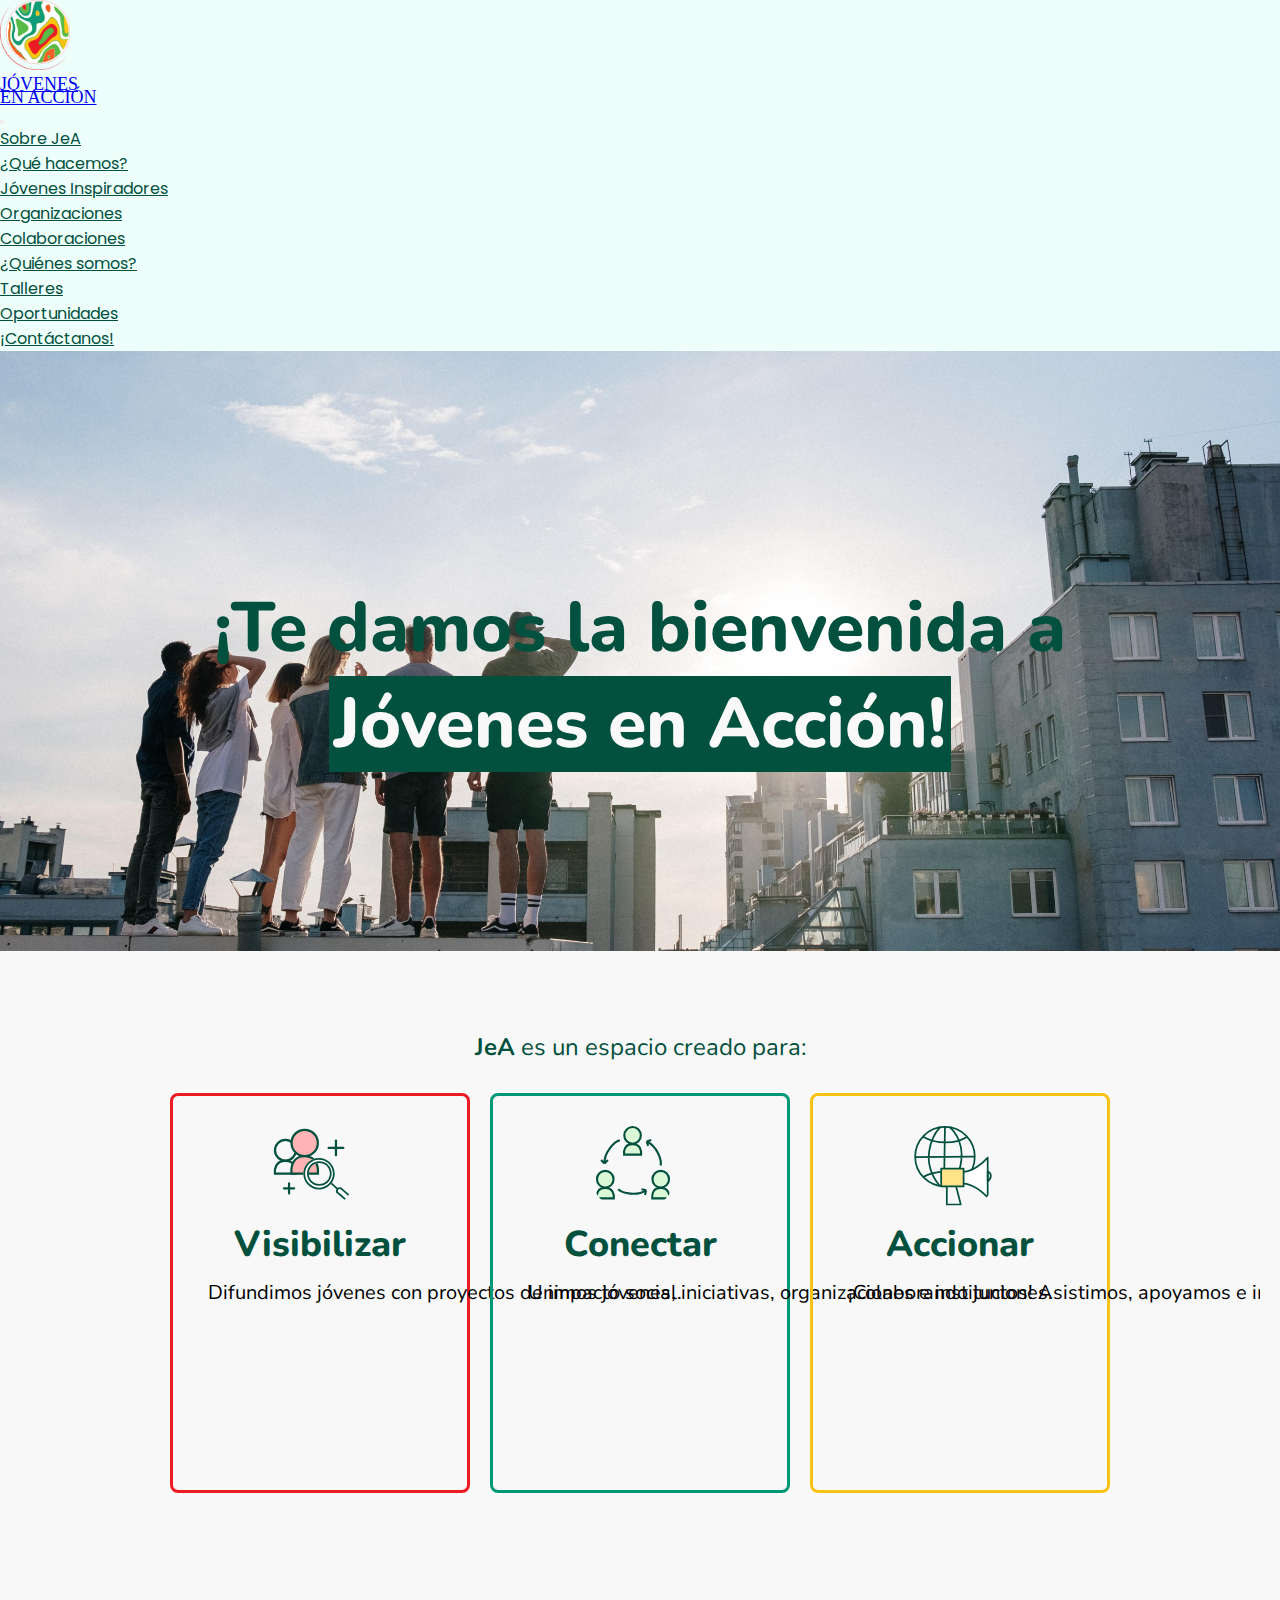
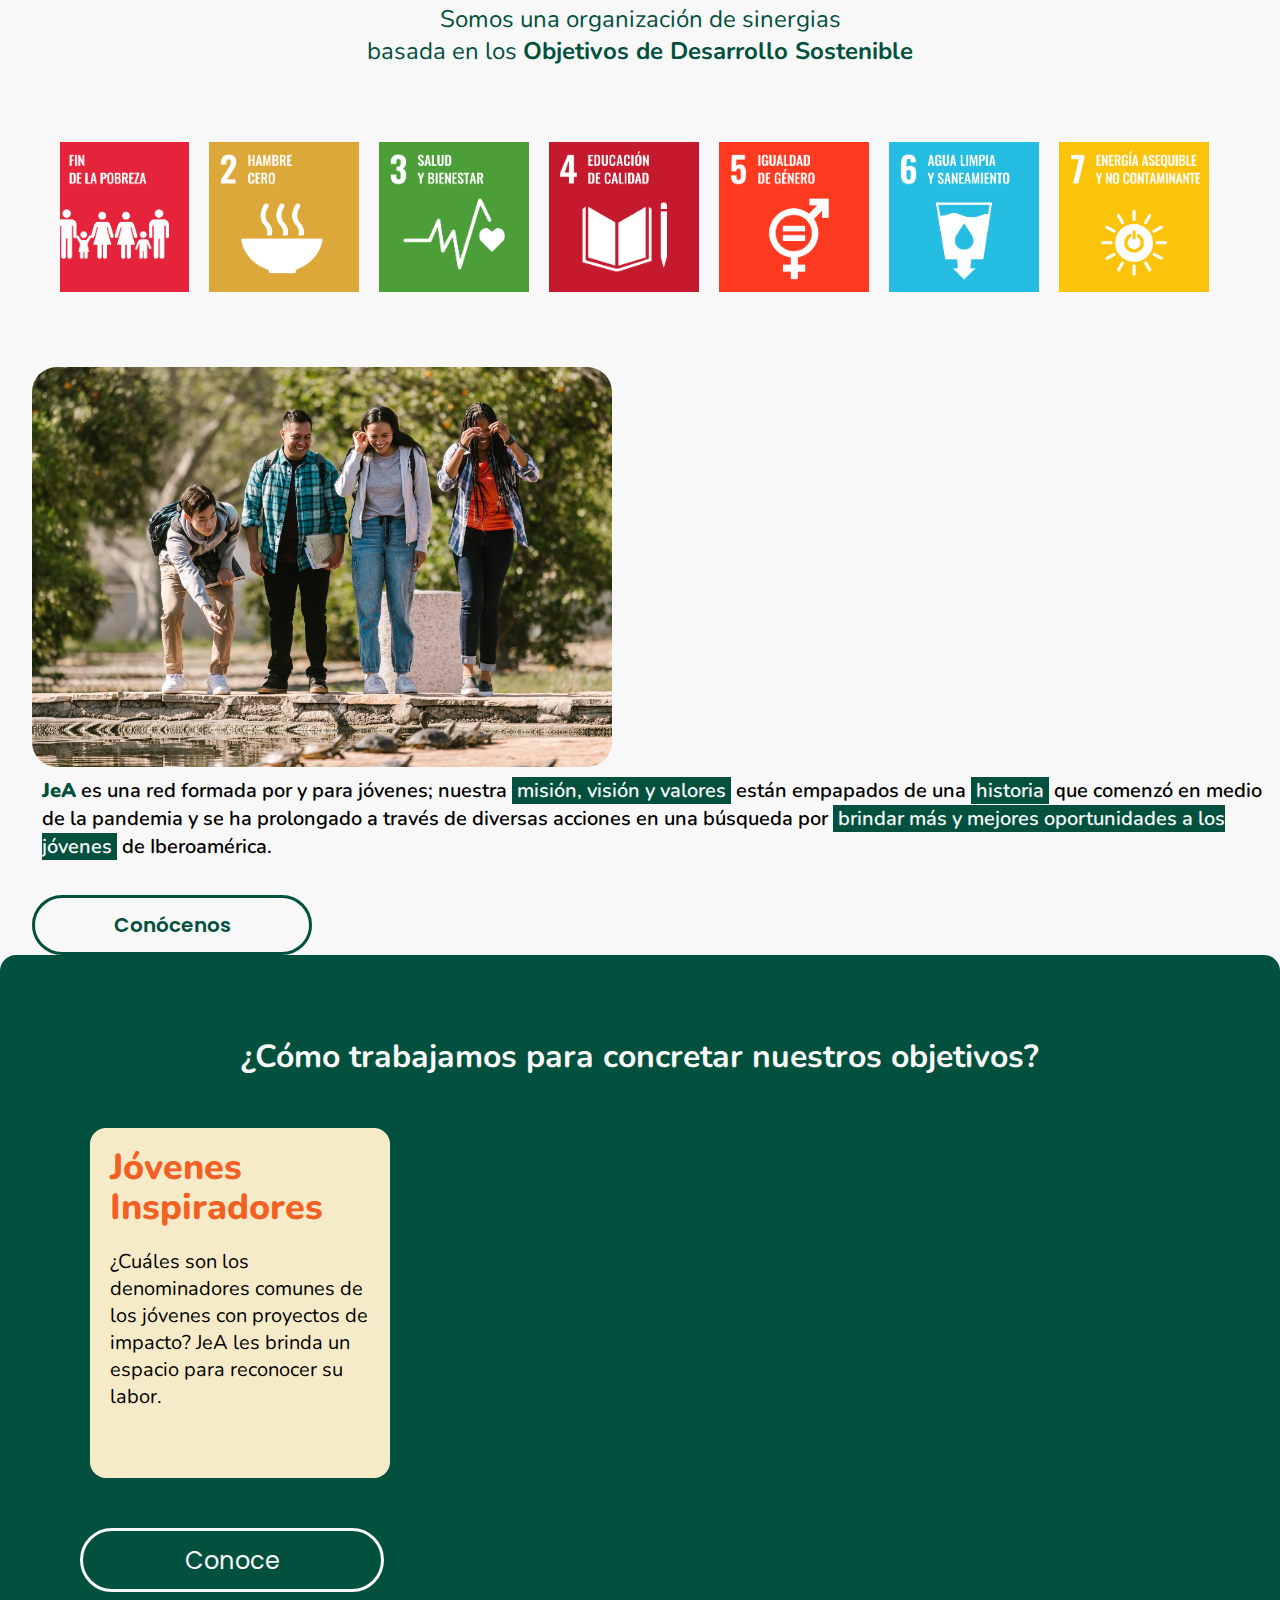
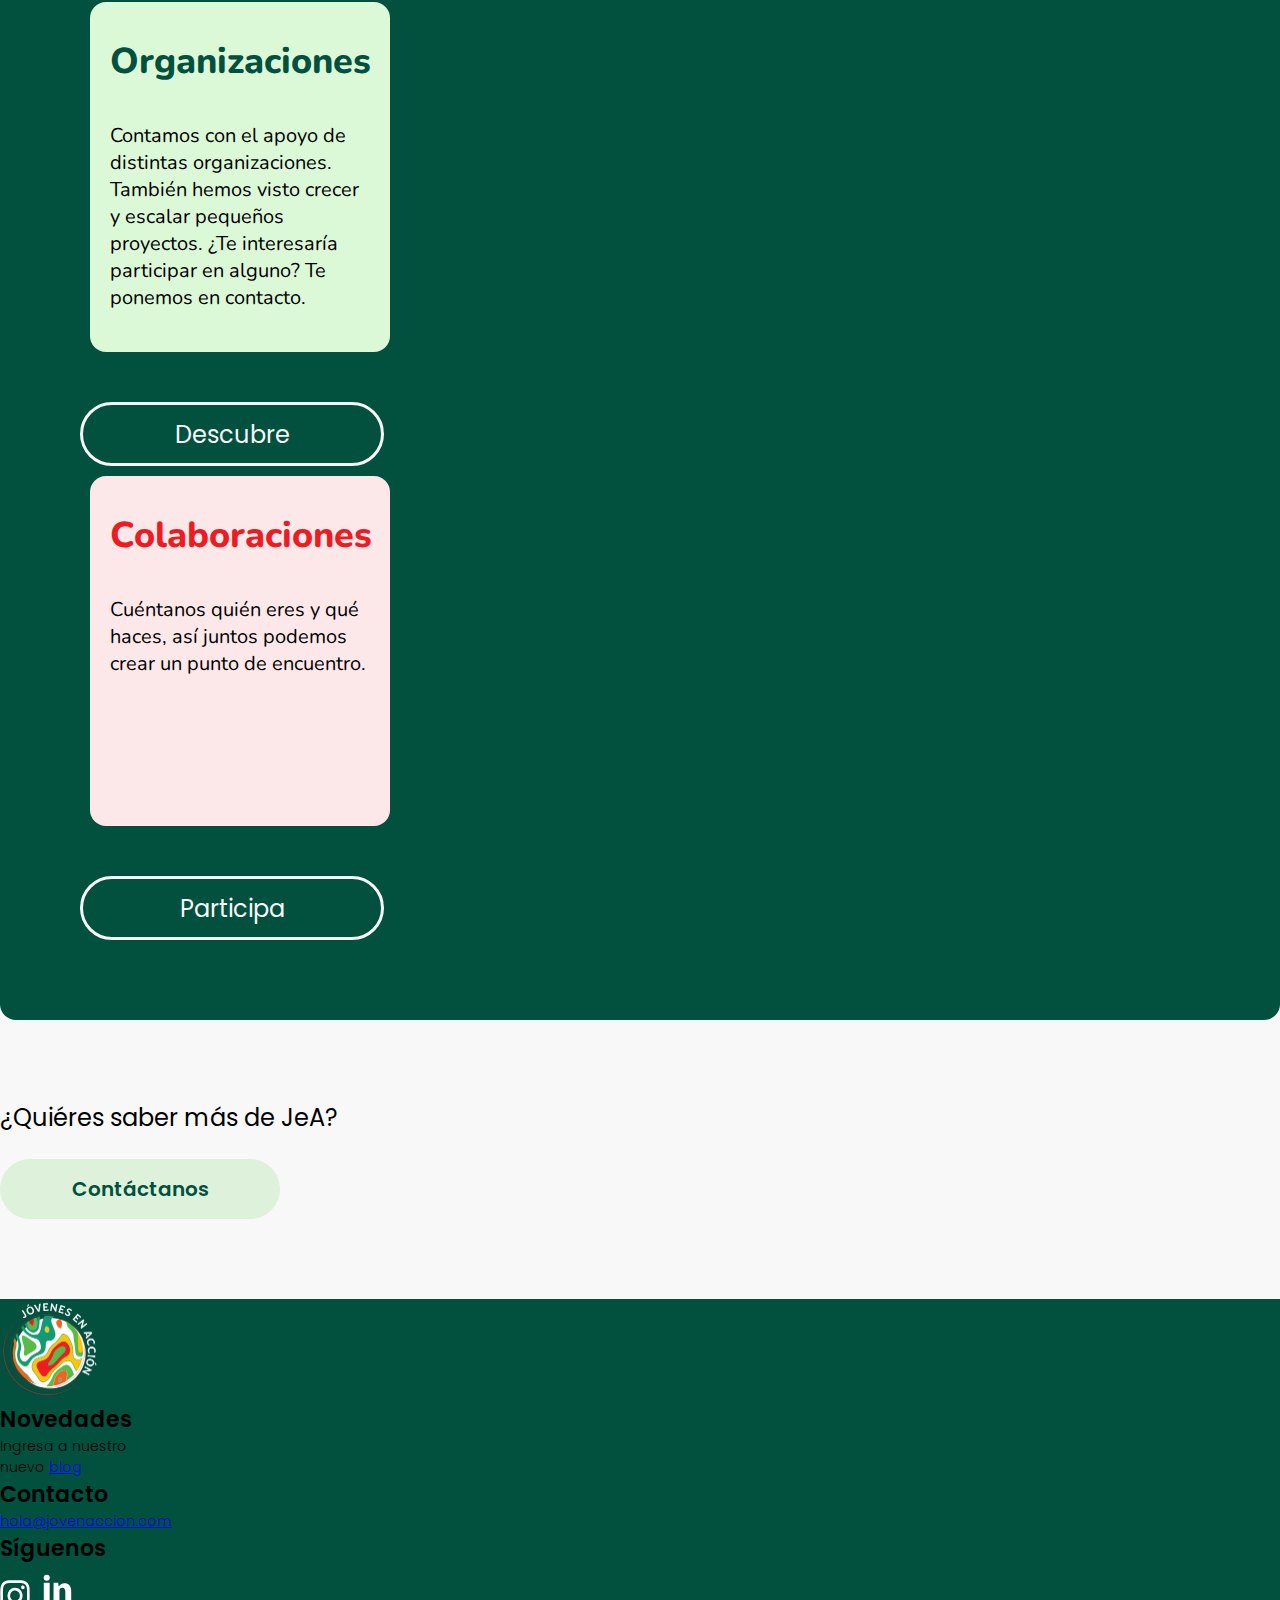
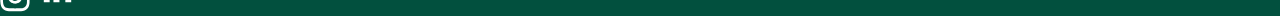
==== index.html @ c1ff775d "Arreglando oportunidades jovenes e index" ====
<!DOCTYPE html>
<html lang="en">

<head>
    <meta charset="UTF-8">
    <meta http-equiv="X-UA-Compatible" content="IE=edge">
    <meta name="viewport" content="width=device-width, initial-scale=1.0">
    <title>Jóvenes en Acción</title>
    <link rel="shortcut icon" href="./img/logo-JEA-1.png">

    <link href="https://cdn.jsdelivr.net/npm/bootstrap@5.2.2/dist/css/bootstrap.min.css" rel="stylesheet"
        integrity="sha384-Zenh87qX5JnK2Jl0vWa8Ck2rdkQ2Bzep5IDxbcnCeuOxjzrPF/et3URy9Bv1WTRi" crossorigin="anonymous">
    <!-- <link rel="stylesheet" href="./CSSySASS/estilos.css"> -->

    <link rel="stylesheet" href="./CSSySASS/estilosGenerales.css">
    <link rel="stylesheet" href="./CSSySASS/index.css">

    <link rel="preconnect" href="https://fonts.googleapis.com">
    <link rel="preconnect" href="https://fonts.gstatic.com" crossorigin>
    <link
        href="https://fonts.googleapis.com/css2?family=Nunito+Sans:wght@200;300;400;700&family=Nunito:wght@200;300;400;600;700;800;900&family=Poppins:wght@400;500;600;700&display=swap"
        rel="stylesheet">
</head>

<body>
    <!----------- Barra de navegación ------------->
    <header class=" sticky-top">
        <nav class="navbar navbar-expand-lg">
            <div class="container-fluid">
                <a class="navbar-brand row align-items-center ms-4" href="#"><img class="icono-nav col"
                        src="./img/logo-JEA-1.png" alt="jea">
                    <div class="col fw-bold">
                        <div class="jovenes">JÓVENES</div>
                        <div class="enaccion">EN ACCIÓN</div>
                    </div>
                </a>
                <button class="navbar-toggler" type="button" data-bs-toggle="collapse"
                    data-bs-target="#navbarNavDropdown" aria-controls="navbarNavDropdown" aria-expanded="false"
                    aria-label="Toggle navigation">
                    <span class="navbar-toggler-icon"></span>
                </button>
                <div class="collapse navbar-collapse cambio-posicion-nav" id="navbarNavDropdown">
                    <ul class="navbar-nav ">
                        <li class="nav-item">
                            <a class="nav-link nav-color" href="#">Sobre JeA</a>
                        </li>
                        <li class="nav-item dropdown">

                            <a class="nav-link dropdown-toggle nav-color" href="./Que Hacemos/JovenesInspiradores.html"
                                role="button" data-bs-toggle="dropdown" aria-expanded="false">
                                ¿Qué hacemos?
                            </a>
                            <ul class="dropdown-menu submenu">
                                <li><a class="dropdown-item submenu-color"
                                        href="./Que Hacemos/JovenesInspiradores.html">Jóvenes Inspiradores</a></li>
                                <li><a class="dropdown-item submenu-color"
                                        href="./Que Hacemos/Organizaciones.html">Organizaciones</a></li>
                                <li><a class="dropdown-item submenu-color"
                                        href="./Que Hacemos/Colaboraciones.html">Colaboraciones</a></li>
                            </ul>
                        </li>
                        <li class="nav-item ">
                            <a class="nav-link nav-color" href="./Quienes Somos/quienesSomos.html">¿Quiénes somos?</a>
                        </li>
                        <li class="nav-item">
                            <a class="nav-link nav-color" href="./Talleres/talleres.html">Talleres</a>
                        </li>
                        <li class="nav-item">
                            <a class="nav-link nav-color" href="./Oportunidades/Oportunidades.html">Oportunidades</a>
                        </li>
                        <li class="nav-item dropdown">
                            <a class="nav-link nav-color" href="./Contacto/contacto.html">¡Contáctanos!</a>
                        </li>
                    </ul>
                </div>
            </div>
        </nav>
    </header>
    <!----------- Barra de navegación ------------->
    <main>
        <!----------- Presentación ------------->
        <section class="presentacion">
            <div class="jumbotron jumbotron-fluid d-block img-fluid mx-auto d-block">
                <div class="container">
                    <h1 class="titulo-bienvenido">¡Te damos la bienvenida a <br><span class="relleno">Jóvenes en
                            Acción!</span>
                    </h1>
                </div>
            </div>
        </section>
        <!----------- ESPACIO ------------->
        <section class="espacio">
            <h2 class="titulo2"> <strong>JeA</strong> es un espacio creado para:</h2>
            <section class="objetivo-section">
                <div class="overflow">
                    <div class="overflow-item borde-rojo">
                        <svg width="90" height="84" viewBox="0 0 90 84" fill="none" xmlns="http://www.w3.org/2000/svg">
                            <path
                                d="M14.1186 36.2093C3.33314 35.9777 1.45386 44.9925 2.1688 50.6871H25.7619C26.1705 45.1856 24.904 36.441 14.1186 36.2093Z"
                                stroke="#02503E" stroke-width="2.5" />
                            <circle cx="13.9304" cy="24.3092" r="11.6804" stroke="#02503E" stroke-width="2.5" />
                            <circle cx="35.6535" cy="16.0336" r="14.7837" fill="#FFB3B3" stroke="#02503E"
                                stroke-width="2.5" />
                            <path
                                d="M35.8909 31.0387C22.2919 30.7243 19.9224 42.9587 20.8238 50.687H50.5717C51.0868 43.2207 49.49 31.353 35.8909 31.0387Z"
                                fill="#FFB2B2" stroke="#02503E" stroke-width="2.5" />
                            <path d="M70.8244 13.4478V29.9987" stroke="#02503E" stroke-width="2.5"
                                stroke-linecap="round" />
                            <path d="M62.549 21.7231H79.0999" stroke="#02503E" stroke-width="2.5"
                                stroke-linecap="round" />
                            <path d="M18.0682 61.549V72.9277" stroke="#02503E" stroke-width="2.5"
                                stroke-linecap="round" />
                            <path d="M12.3787 67.2384H23.7575" stroke="#02503E" stroke-width="2.5"
                                stroke-linecap="round" />
                            <path d="M65.1349 61.0319L72.3759 67.7557" stroke="#02503E" stroke-width="2" />
                            <path
                                d="M88.4097 77.5827L76.5137 67.2384C71.8588 65.1695 71.3415 71.3761 72.376 71.8933C73.2035 72.3071 80.6515 78.962 84.272 82.2377C88.4097 83.7893 89.9614 78.962 88.4097 77.5827Z"
                                stroke="#02503E" stroke-width="2" />
                            <mask id="path-11-inside-1_825_2289" fill="white">
                                <path fill-rule="evenodd" clip-rule="evenodd"
                                    d="M51.7761 68.4502C61.5372 68.4502 69.4501 60.5372 69.4501 50.7761C69.4501 41.015 61.5372 33.1021 51.7761 33.1021C42.0149 33.1021 34.102 41.015 34.102 50.7761C34.102 60.5372 42.0149 68.4502 51.7761 68.4502ZM52.116 62.3324C58.686 62.3324 64.012 57.0064 64.012 50.4364C64.012 43.8665 58.686 38.5404 52.116 38.5404C45.546 38.5404 40.22 43.8665 40.22 50.4364C40.22 57.0064 45.546 62.3324 52.116 62.3324Z" />
                            </mask>
                            <path fill-rule="evenodd" clip-rule="evenodd"
                                d="M51.7761 68.4502C61.5372 68.4502 69.4501 60.5372 69.4501 50.7761C69.4501 41.015 61.5372 33.1021 51.7761 33.1021C42.0149 33.1021 34.102 41.015 34.102 50.7761C34.102 60.5372 42.0149 68.4502 51.7761 68.4502ZM52.116 62.3324C58.686 62.3324 64.012 57.0064 64.012 50.4364C64.012 43.8665 58.686 38.5404 52.116 38.5404C45.546 38.5404 40.22 43.8665 40.22 50.4364C40.22 57.0064 45.546 62.3324 52.116 62.3324Z"
                                fill="white" />
                            <path
                                d="M67.4501 50.7761C67.4501 59.4327 60.4326 66.4502 51.7761 66.4502V70.4502C62.6418 70.4502 71.4501 61.6418 71.4501 50.7761H67.4501ZM51.7761 35.1021C60.4326 35.1021 67.4501 42.1196 67.4501 50.7761H71.4501C71.4501 39.9104 62.6418 31.1021 51.7761 31.1021V35.1021ZM36.102 50.7761C36.102 42.1196 43.1195 35.1021 51.7761 35.1021V31.1021C40.9104 31.1021 32.102 39.9104 32.102 50.7761H36.102ZM51.7761 66.4502C43.1195 66.4502 36.102 59.4327 36.102 50.7761H32.102C32.102 61.6418 40.9104 70.4502 51.7761 70.4502V66.4502ZM62.012 50.4364C62.012 55.9019 57.5814 60.3324 52.116 60.3324V64.3324C59.7905 64.3324 66.012 58.111 66.012 50.4364H62.012ZM52.116 40.5404C57.5814 40.5404 62.012 44.971 62.012 50.4364H66.012C66.012 42.7619 59.7905 36.5404 52.116 36.5404V40.5404ZM42.22 50.4364C42.22 44.971 46.6506 40.5404 52.116 40.5404V36.5404C44.4414 36.5404 38.22 42.7619 38.22 50.4364H42.22ZM52.116 60.3324C46.6506 60.3324 42.22 55.9019 42.22 50.4364H38.22C38.22 58.111 44.4414 64.3324 52.116 64.3324V60.3324Z"
                                fill="#02503E" mask="url(#path-11-inside-1_825_2289)" />
                        </svg>
                        <h3 class="titulos3">Visibilizar</h3>
                        <p class="texto-complemento-objetivos text-wrap">Difundimos jóvenes con proyectos de impacto social.</p><br>
                    </div>
                    <div class="overflow-item borde-verde">
                        <svg width="90" height="95" viewBox="0 0 90 95" fill="none" xmlns="http://www.w3.org/2000/svg">
                            <path
                                d="M12.2335 73.4779C2.99788 73.2775 1.38865 81.0749 2.00086 86.0004H22.2037C22.5536 81.2419 21.4691 73.6783 12.2335 73.4779Z"
                                fill="#DBF8D7" stroke="#02503E" stroke-width="2.5" />
                            <path
                                d="M21.8947 63.1842C21.8947 68.6826 17.4853 73.1184 12.0724 73.1184C6.65944 73.1184 2.25 68.6826 2.25 63.1842C2.25 57.6858 6.65944 53.25 12.0724 53.25C17.4853 53.25 21.8947 57.6858 21.8947 63.1842Z"
                                fill="#DBF8D7" stroke="#02503E" stroke-width="2.5" />
                            <path
                                d="M78.0888 73.4779C68.8532 73.2775 67.2439 81.0749 67.8561 86.0004H88.059C88.4088 81.2419 87.3244 73.6783 78.0888 73.4779Z"
                                fill="#DBF8D7" stroke="#02503E" stroke-width="2.5" />
                            <path
                                d="M87.75 63.1842C87.75 68.6826 83.3406 73.1184 77.9276 73.1184C72.5147 73.1184 68.1053 68.6826 68.1053 63.1842C68.1053 57.6858 72.5147 53.25 77.9276 53.25C83.3406 53.25 87.75 57.6858 87.75 63.1842Z"
                                fill="#DBF8D7" stroke="#02503E" stroke-width="2.5" />
                            <path
                                d="M44.6546 21.4779C35.419 21.2775 33.8097 29.0749 34.4219 34.0004H54.6248C54.9746 29.2419 53.8902 21.6783 44.6546 21.4779Z"
                                fill="#DBF8D7" stroke="#02503E" stroke-width="2.5" />
                            <path
                                d="M54.3158 11.1842C54.3158 16.6826 49.9063 21.1184 44.4934 21.1184C39.0805 21.1184 34.6711 16.6826 34.6711 11.1842C34.6711 5.68582 39.0805 1.25 44.4934 1.25C49.9063 1.25 54.3158 5.68582 54.3158 11.1842Z"
                                fill="#DBF8D7" stroke="#02503E" stroke-width="2.5" />
                            <path
                                d="M29.3684 17C22.2763 19 10.7263 31.3 11.1316 44.5M11.1316 44.5L7.07895 40.5M11.1316 44.5L15.1842 40.5"
                                stroke="#02503E" stroke-width="2.5" />
                            <path
                                d="M27.3421 75.1857C32.7364 80.1508 49.3703 83.5721 60.6182 76.4204M60.6182 76.4204L59.2369 81.9105M60.6182 76.4204L55.0559 75.057"
                                stroke="#02503E" stroke-width="2.5" />
                            <path
                                d="M77.8216 46.8149C79.2253 39.6679 73.342 23.9348 61.2337 18.316M61.2337 18.316L66.6819 16.56M61.2337 18.316L63.0127 23.6934"
                                stroke="#02503E" stroke-width="2.5" />
                        </svg>
                        <h3 class="titulos3">Conectar</h3>
                        <p class="texto-complemento-objetivos text-wrap">Unimos jóvenes, iniciativas, organizaciones e instituciones.</p><br>
                    </div>
                    <div class="overflow-item borde-amarillo">
                        <svg width="89" height="92" viewBox="0 0 89 92" fill="none" xmlns="http://www.w3.org/2000/svg">
                            <circle cx="35.2534" cy="35.2534" r="34.2534" stroke="#02503E" stroke-width="2" />
                            <path d="M10.1487 12.2853C24.5705 20.8316 47.0045 21.3657 60.8922 12.2853" stroke="#02503E"
                                stroke-width="2" />
                            <path d="M9.61456 58.9575C24.0364 50.4112 46.4704 49.8771 60.3581 58.9575" stroke="#02503E"
                                stroke-width="2" />
                            <path
                                d="M1.0683 35.7875L69.4386 35.2534M29.912 1.06824C20.1194 11.9291 6.19607 40.5948 28.8437 68.3702M40.5949 1.06824C50.2094 10.1487 64.0971 31.5144 44.3339 68.3702"
                                stroke="#02503E" stroke-width="2" />
                            <path d="M35.2534 1.06824L34.1851 68.9043" stroke="#02503E" stroke-width="2" />
                            <path d="M37.39 90.2701V68.9044L47.5387 67.302L53.4143 90.2701H37.39Z" stroke="#02503E"
                                stroke-width="2" stroke-linejoin="round" />
                            <path
                                d="M55.5508 66.0122V52.5674C66.6446 53.4637 79.4024 42.1104 84.3945 36.3217V82.2579C71.9696 68.8132 59.9883 65.8254 55.5508 66.0122Z"
                                fill="white" stroke="#02503E" stroke-width="2" stroke-linejoin="round" />
                            <path d="M84.3946 52.3458C89.2019 53.4141 89.2019 60.8921 84.3946 63.5628V52.3458Z"
                                stroke="#02503E" stroke-width="2" stroke-linejoin="round" />
                            <rect x="30.912" y="49.0729" width="25.7754" height="20.434" fill="#FFE389" stroke="#02503E"
                                stroke-width="2" stroke-linejoin="round" />
                        </svg>
                        <h3 class="titulos3">Accionar</h3>
                        <p class="texto-complemento-objetivos text-wrap">¡Colaborando juntos!
                            Asistimos, apoyamos e impulsamos tu idea. 
                            </p><br>
                    </div>
                </div>
            </section>
        </section>
        <!----------- SINERGIAS ------------->
        <section class="sinergias container">
            <div>
                <h2 class="titulo2">Somos una organización de sinergias <br>
                    basada en los <strong>Objetivos de Desarrollo Sostenible</strong></h2>
            </div>
            <!----------- carrousel sinergia------------->
            <section class="section-carrousel">
                <div class="carrousel">
                    <div class="carrousel-items">
                        <div class="carrousel-item">
                            <img src="./img/ODS/S-WEB-Goal-01.png" alt="ODS">
                        </div>
                        <div class="carrousel-item">
                            <img src="./img/ODS/S-WEB-Goal-02.png" alt="ODS">
                        </div>
                        <div class="carrousel-item">
                            <img src="./img/ODS/S-WEB-Goal-03.png" alt="ODS">
                        </div>
                        <div class="carrousel-item">
                            <img src="./img/ODS/S-WEB-Goal-04.png" alt="ODS">
                        </div>
                        <div class="carrousel-item">
                            <img src="./img/ODS/S-WEB-Goal-05.png" alt="ODS">
                        </div>
                        <div class="carrousel-item">
                            <img src="./img/ODS/S-WEB-Goal-06.png" alt="ODS">
                        </div>
                        <div class="carrousel-item">
                            <img src="./img/ODS/S-WEB-Goal-07.png" alt="ODS">
                        </div>
                        <div class="carrousel-item">
                            <img src="./img/ODS/S-WEB-Goal-08.png" alt="ODS">
                        </div>
                        <div class="carrousel-item">
                            <img src="./img/ODS/S-WEB-Goal-09.png" alt="ODS">
                        </div>
                        <div class="carrousel-item">
                            <img src="./img/ODS/S-WEB-Goal-10.png" alt="ODS">
                        </div>
                        <div class="carrousel-item">
                            <img src="./img/ODS/S-WEB-Goal-11.png" alt="ODS">
                        </div>
                        <div class="carrousel-item">
                            <img src="./img/ODS/S-WEB-Goal-12.png" alt="ODS">
                        </div>
                        <div class="carrousel-item">
                            <img src="./img/ODS/S-WEB-Goal-13.png" alt="ODS">
                        </div>
                        <div class="carrousel-item">
                            <img src="./img/ODS/S-WEB-Goal-14.png" alt="ODS">
                        </div>
                        <div class="carrousel-item">
                            <img src="./img/ODS/S-WEB-Goal-15.png" alt="ODS">
                        </div>
                        <div class="carrousel-item">
                            <img src="./img/ODS/S-WEB-Goal-16.png" alt="ODS">
                        </div>
                        <div class="carrousel-item">
                            <img src="./img/ODS/S-WEB-Goal-17.png" alt="ODS">
                        </div>
                    </div>
                </div>
            </section>
        </section>
        <!----------- carrousel sinergia fin------------->
        <section class="row justify-content-center container contiene-foto-y-sobre-jea m-auto">
            <div class="col-9 img-conocer-jea row"></div>

            <div class="col-lg-4 varios">
                <div class="col-lg-12 contiene-text-grupo ms-md-3 mt-3 mt-lg-0 row">
                    <div class=" d-flex align-items-center justify-content-center prueb1">
                        <p class="grupo-texto-sobre-jea p-0"> <strong>JeA</strong> es una red formada por y para
                            jóvenes; nuestra
                            <span class="relleno">misión, visión y valores</span> están empapados de una
                            <span class="relleno">historia</span> que comenzó en medio de la pandemia y se ha prolongado
                            a
                            través de diversas acciones en una búsqueda por
                            <span class="relleno">brindar más y mejores oportunidades a los jóvenes</span> de
                            Iberoamérica.
                        </p>
                    </div>
                    <div class="d-flex align-items-center">
                        <a class="text-decoration-none m-auto" href="./Quienes Somos/quienesSomos.html"><button
                                type="button" class="boton-default boton-default-sin_fondo mt-0">Conócenos</button></a>
                    </div>
                </div>
            </div>
        </section>
        <!-- RECUADRO VERDE -->
        <section class="m-4 contenedor-recuadro-verde">
            <div class="recuadro-verde">
                <div class="pregunta-recuadro text-center">¿Cómo trabajamos para concretar nuestros objetivos?</div>
                <div class="conjunto-tarjetas d-flex justify-content-center">
                    <div class="tarjeta-boton">
                        <div class="tarjeta-acciones tarjeta-jovenes">
                            <h3 class="titulo-jovenes">Jóvenes Inspiradores</h3>
                            <p>¿Cuáles son los denominadores comunes de los jóvenes con proyectos de impacto? JeA les brinda un espacio para reconocer su labor.</p>
                        </div>
                        <div class="text-center">
                            <a href="./Que Hacemos/JovenesInspiradores.html"><button type="button" class="boton-negativo">Conoce</button></a>
                        </div>
                    </div>
                    <div class="tarjeta-boton">
                        <div class="tarjeta-acciones tarjeta-organizaciones">
                            <h3 class="titulo-organizaciones">Organizaciones</h3>
                            <p>Contamos con el apoyo de distintas organizaciones. También hemos visto crecer y escalar pequeños proyectos. ¿Te interesaría participar en alguno? Te ponemos en contacto.</p>
                        </div>
                        <div class="text-center">
                            <a href="./Que Hacemos/Organizaciones.html"><button type="button" class="boton-negativo">Descubre</button></a>
                        </div>
                    </div>
                    <div class="tarjeta-boton">
                        <div class="tarjeta-acciones tarjeta-colaboraciones">
                            <h3 class="titulo-colaboraciones">Colaboraciones</h3>
                            <p>Cuéntanos quién eres y qué haces, así juntos podemos crear un
                                punto de encuentro.</p>
                        </div>
                        <div class="text-center">
                            <a href="./Que Hacemos/Colaboraciones.html"><button type="button" class="boton-negativo">Participa</button></a>
                        </div>
                    </div>
                </div>
            </div>
        </section>
        <!-- Pregunta Contactanos -->
        <section class="pregunta">
            <div class="text-center d-sm-flex justify-content-center align-items-center d-block">
                <h2 class="pregunta-preboton mx-sm-3 text-center text-md-end">¿Quiéres saber más de JeA?</h2>
                <div class="m-0 mx-sm-3 row justify-content-center d-sm-block">
                    <a class="text-decoration-none" href="./Contacto/contacto.html"><button
                            class="boton-default boton-default-basico m-sm-0">Contáctanos</button></a>
                </div>
            </div>
        </section>
    </main>
    <!-- Footer -->
    <footer class="bg text-center text-white pt-4 p-sm-4" style="background-color: #02503E !important;">
        <div class="container-fluid">
            <div class="row justify-content-center">
                <div class="col-3 row justify-content-start">
                    <div class="col-12 col-sm-8 text-start text-lg-center p-0">
                        <a href="./index.html"><img class="logo-footer" src="./img/Logo JeA-footer.png" alt="logo"></a>
                    </div>
                </div>
                <div class="col-footer col-3">
                    <h5 class="titulo5">Novedades</h5>
                    <p class="letra-footer">
                        Ingresa a nuestro <br>nuevo <a href="https://sites.google.com/view/blogdejea/inicio" class="text-white">blog</a>
                    </p>
                </div>
                <div class="col-footer col-3">
                    <h5 class="titulo5">Contacto</h5>
                    <p class="letra-footer letra-footer-email">
                        <a class="text-decoration-none text-white" href="mailto:hola@jovenaccion.com">hola@jovenaccion.com</a>
                    </p>
                    <a class="text-decoration-none text-white" href="mailto:hola@jovenaccion.com">
                        <svg xmlns="http://www.w3.org/2000/svg" viewBox="0 0 64 64" width="23" height="23" class="logo-email">
                            <path fill="#ffffff" d="M53.42 53.32H10.58a8.51 8.51 0 0 1-8.5-8.5V19.18a8.51 8.51 0 0 1 8.5-8.5h42.84a8.51 8.51 0 0 1 8.5 8.5v25.64a8.51 8.51 0 0 1-8.5 8.5ZM10.58 13.68a5.5 5.5 0 0 0-5.5 5.5v25.64a5.5 5.5 0 0 0 5.5 5.5h42.84a5.5 5.5 0 0 0 5.5-5.5V19.18a5.5 5.5 0 0 0-5.5-5.5Z" class="color222 svgShape"></path><path fill="#ffffff" d="M32 38.08a8.51 8.51 0 0 1-5.13-1.71L3.52 18.71a1.5 1.5 0 1 1 1.81-2.39L28.68 34a5.55 5.55 0 0 0 6.64 0l23.35-17.68a1.5 1.5 0 1 1 1.81 2.39L37.13 36.37A8.51 8.51 0 0 1 32 38.08Z" class="color222 svgShape"></path><path fill="#ffffff" d="M4.17 49.14a1.5 1.5 0 0 1-1-2.62l18.4-16.41a1.5 1.5 0 0 1 2 2.24L5.17 48.76a1.46 1.46 0 0 1-1 .38zm55.66 0a1.46 1.46 0 0 1-1-.38l-18.4-16.41a1.5 1.5 0 1 1 2-2.24l18.39 16.41a1.5 1.5 0 0 1-1 2.62z" class="color222 svgShape"></path>
                        </svg>
                    </a>
                </div>
                <div class="col-footer-img col-3 col-lg-2">
                    <h5 class="titulo5">Síguenos</h5>
                    <p class="imagen-footer">
                        <a href="https://www.instagram.com/jov.enaccion/" class="enlace-imagen-footer">
                            <svg viewBox="0 0 34 36" fill="none" class="logo-instagram"
                                xmlns="http://www.w3.org/2000/svg">
                                <path
                                    d="M25.8999 6.26129C25.5044 6.26129 25.1177 6.38557 24.7888 6.61841C24.4599 6.85126 24.2035 7.18221 24.0522 7.56941C23.9008 7.95662 23.8612 8.38269 23.9383 8.79374C24.0155 9.2048 24.206 9.58237 24.4857 9.87873C24.7654 10.1751 25.1218 10.3769 25.5097 10.4587C25.8977 10.5404 26.2998 10.4985 26.6653 10.3381C27.0307 10.1777 27.3431 9.90609 27.5629 9.55762C27.7826 9.20914 27.8999 8.79944 27.8999 8.38033C27.8999 7.81833 27.6892 7.27934 27.3141 6.88194C26.9391 6.48454 26.4304 6.26129 25.8999 6.26129ZM33.5666 10.5347C33.5342 9.06955 33.2752 7.61996 32.7999 6.24363C32.3761 5.06603 31.7166 3.9997 30.8666 3.11803C30.0413 2.21289 29.0325 1.51846 27.9166 1.08728C26.621 0.568397 25.2513 0.28771 23.8666 0.257319C22.0999 0.151367 21.5333 0.151367 16.9999 0.151367C12.4666 0.151367 11.8999 0.151367 10.1333 0.257319C8.74851 0.28771 7.37882 0.568397 6.08325 1.08728C4.96938 1.52283 3.96148 2.21666 3.13325 3.11803C2.27896 3.99245 1.62355 5.06127 1.21659 6.24363C0.726853 7.61632 0.461935 9.06753 0.433252 10.5347C0.333252 12.4065 0.333252 13.0069 0.333252 17.8101C0.333252 22.6133 0.333252 23.2137 0.433252 25.0855C0.461935 26.5527 0.726853 28.0039 1.21659 29.3766C1.62355 30.5589 2.27896 31.6277 3.13325 32.5022C3.96148 33.4035 4.96938 34.0974 6.08325 34.5329C7.37882 35.0518 8.74851 35.3325 10.1333 35.3629C11.8999 35.4688 12.4666 35.4688 16.9999 35.4688C21.5333 35.4688 22.0999 35.4688 23.8666 35.3629C25.2513 35.3325 26.621 35.0518 27.9166 34.5329C29.0325 34.1017 30.0413 33.4073 30.8666 32.5022C31.7203 31.6238 32.3805 30.5565 32.7999 29.3766C33.2752 28.0002 33.5342 26.5506 33.5666 25.0855C33.5666 23.2137 33.6666 22.6133 33.6666 17.8101C33.6666 13.0069 33.6666 12.4065 33.5666 10.5347ZM30.5666 24.8736C30.5545 25.9945 30.3628 27.1051 29.9999 28.1581C29.7338 28.9266 29.3064 29.621 28.7499 30.1889C28.2093 30.7725 27.5553 31.2244 26.8333 31.5133C25.8394 31.8978 24.7912 32.1008 23.7333 32.1137C22.0666 32.202 21.4499 32.2196 17.0666 32.2196C12.6833 32.2196 12.0666 32.2196 10.3999 32.1137C9.3014 32.1355 8.20758 31.9562 7.16659 31.5839C6.47622 31.2803 5.85218 30.8295 5.33325 30.2595C4.78007 29.6922 4.35799 28.9972 4.09992 28.2287C3.69301 27.1607 3.46732 26.0248 3.43325 24.8736C3.43325 23.1077 3.33325 22.4543 3.33325 17.8101C3.33325 13.1659 3.33325 12.5125 3.43325 10.7466C3.44072 9.60065 3.63817 8.465 4.01659 7.39145C4.31 6.64609 4.76036 5.98168 5.33325 5.44899C5.83961 4.84182 6.4654 4.35961 7.16659 4.03629C8.1825 3.64787 9.25325 3.44486 10.3333 3.43589C11.9999 3.43589 12.6166 3.32994 16.9999 3.32994C21.3833 3.32994 21.9999 3.32994 23.6666 3.43589C24.7245 3.44875 25.7728 3.65176 26.7666 4.03629C27.524 4.33411 28.2037 4.8183 28.7499 5.44899C29.2961 5.99142 29.7229 6.65461 29.9999 7.39145C30.3703 8.46675 30.5621 9.60193 30.5666 10.7466C30.6499 12.5125 30.6666 13.1659 30.6666 17.8101C30.6666 22.4543 30.6499 23.1077 30.5666 24.8736ZM16.9999 8.75117C15.3096 8.75466 13.6582 9.28892 12.2543 10.2865C10.8505 11.284 9.75722 12.7 9.11264 14.3556C8.46807 16.0112 8.30113 17.8321 8.63291 19.5882C8.96469 21.3443 9.78031 22.9568 10.9767 24.2219C12.1731 25.4871 13.6966 26.3481 15.3547 26.6962C17.0128 27.0443 18.731 26.8639 20.2924 26.1778C21.8537 25.4916 23.188 24.3305 24.1268 22.8411C25.0656 21.3518 25.5666 19.601 25.5666 17.8101C25.5688 16.6183 25.3486 15.4378 24.9187 14.3365C24.4887 13.2353 23.8575 12.2349 23.0614 11.393C22.2652 10.5511 21.3198 9.88429 20.2796 9.4309C19.2393 8.97752 18.1247 8.74651 16.9999 8.75117ZM16.9999 23.6905C15.9022 23.6905 14.8292 23.3456 13.9165 22.6994C13.0038 22.0533 12.2925 21.1349 11.8724 20.0604C11.4523 18.9859 11.3424 17.8036 11.5566 16.6629C11.7707 15.5222 12.2993 14.4744 13.0755 13.6521C13.8517 12.8297 14.8406 12.2696 15.9172 12.0427C16.9938 11.8158 18.1097 11.9323 19.1238 12.3774C20.1379 12.8224 21.0047 13.5761 21.6146 14.5431C22.2244 15.5102 22.5499 16.6471 22.5499 17.8101C22.5499 18.5823 22.4064 19.347 22.1275 20.0604C21.8485 20.7738 21.4397 21.4221 20.9244 21.9681C20.409 22.5142 19.7972 22.9473 19.1238 23.2428C18.4505 23.5384 17.7288 23.6905 16.9999 23.6905Z"
                                    fill="white" />
                            </svg>
                        </a>
                        <a href="https://www.linkedin.com/company/jovenaccion" class="enlace-imagen-footer">
                            <svg baseProfile="tiny" version="1.2" viewBox="0 0 24 24" class="logo-linkedin"
                                xml:space="preserve" xmlns="http://www.w3.org/2000/svg"
                                xmlns:xlink="http://www.w3.org/1999/xlink" fill="white">
                                <g>
                                    <path
                                        d="M8,19H5V9h3V19z M19,19h-3v-5.342c0-1.392-0.496-2.085-1.479-2.085c-0.779,0-1.273,0.388-1.521,1.165C13,14,13,19,13,19h-3   c0,0,0.04-9,0-10h2.368l0.183,2h0.062c0.615-1,1.598-1.678,2.946-1.678c1.025,0,1.854,0.285,2.487,1.001   C18.683,11.04,19,12.002,19,13.353V19z" />
                                </g>
                                <g>
                                    <ellipse cx="6.5" cy="6.5" rx="1.55" ry="1.5" />
                                </g>
                            </svg>
                        </a>
                    </p>
                </div>
            </div>
        </div>
    </footer>

    <script src="./js/index.js"></script>
    <script src="https://cdn.jsdelivr.net/npm/@popperjs/core@2.11.6/dist/umd/popper.min.js"
        integrity="sha384-oBqDVmMz9ATKxIep9tiCxS/Z9fNfEXiDAYTujMAeBAsjFuCZSmKbSSUnQlmh/jp3"
        crossorigin="anonymous"></script>
    <script src="https://cdn.jsdelivr.net/npm/bootstrap@5.2.3/dist/js/bootstrap.min.js"
        integrity="sha384-cuYeSxntonz0PPNlHhBs68uyIAVpIIOZZ5JqeqvYYIcEL727kskC66kF92t6Xl2V"
        crossorigin="anonymous"></script>

</body>

</html>
---- CSSySASS/estilos.css ----
@charset "UTF-8";
* {
  margin: 0;
  padding: 0;
  box-sizing: border-box;
}

/* navbar */
.cambio-posicion-nav {
  flex-grow: 0;
}
.cambio-posicion-nav .submenu {
  background-color: #EDFEFB;
}

.navbar .icono-nav {
  object-fit: contain;
  width: 70px;
  height: 70px;
}
.navbar .jovenes {
  font-size: 18px;
  margin-bottom: -8px;
}
.navbar .enaccion {
  font-size: 18px;
  margin-top: -8px;
}
.navbar .nav-color {
  color: #02503E !important;
  font-size: 16px;
  font-family: "Poppins", sans-serif;
}
@media only screen and (min-width: 992px) and (max-width: 1012px) {
  .navbar .nav-link {
    font-size: 14px;
  }
}

.especial {
  font-weight: bold;
  font-size: 16px;
  border-bottom: 3px solid #02503E;
  padding-bottom: 3px;
}

.nav-color:hover {
  font-weight: bold;
  font-size: 16px;
  border-bottom: 3px solid #02503E;
  padding-bottom: 3px;
}

.submenu-color {
  color: #02503E !important;
  font-size: 16px;
  font-family: "Poppins", sans-serif;
}

.submenu-color:hover {
  font-weight: bold;
  font-size: 16px;
  background-color: #02503E;
  color: #f9f9f9 !important;
}

/* Presentacion portada */
.presentacion {
  width: 100%;
  text-align: center;
}
.presentacion .jumbotron {
  display: flex;
  justify-content: center;
  align-items: center;
  background-image: url(/img/sobre-jea.1.jpg);
  background-size: cover;
  background-position: center;
  height: 600px;
}
.presentacion .jumbotron .titulo-bienvenido {
  color: #02503E;
  font-size: 70px;
  font-weight: 800;
  font-family: "Nunito";
  font-style: normal;
  padding-top: 50px;
}

@media only screen and (max-width: 800px) {
  .jumbotron {
    display: flex;
    justify-content: center;
    align-items: center;
    background-image: url(../img/sobre-jea.1.jpg);
    background-size: cover;
    background-position: center;
    max-height: 150px;
    min-width: 320px;
  }
  .jumbotron .container {
    width: 100%;
    max-width: 800px;
    max-height: 115px;
    translate: 0% 100%;
    padding: 0px;
    margin-left: 0.5px;
    display: flex;
    justify-content: center;
    align-items: center;
  }
  .jumbotron .container .titulo-bienvenido {
    margin-top: -30px;
    line-height: 30px;
    font-size: 20px;
    font-weight: 400;
    padding-top: 0px;
    font-family: "Nunito";
    color: #02503E;
  }
}
.relleno {
  background-color: #02503E;
  color: #f9f9f9;
  padding: 0 5px;
}

/* seccion 1 del index - espacio JEA */
.objetivo-section {
  display: flex;
  justify-content: center;
}
.objetivo-section .borde-rojo {
  border-radius: 8px !important;
  border: solid #ED1C24 3px;
}
.objetivo-section .borde-verde {
  border-radius: 8px !important;
  border: solid #009876 3px;
}
.objetivo-section .borde-amarillo {
  border-radius: 8px !important;
  border: solid #FAC313 3px;
}
.objetivo-section .overflow {
  overflow-x: scroll;
  width: 100vw;
  overflow-y: hidden;
  white-space: nowrap;
  display: flex;
  justify-content: center;
  margin: 20px;
}
.objetivo-section .overflow .overflow-item {
  width: 300px;
  height: 400px;
  border-radius: 25px;
  margin: 10px;
}
.objetivo-section .overflow .overflow-item h3 {
  text-align: center;
}
.objetivo-section .overflow .overflow-item .texto-complemento-objetivos {
  width: 240px;
  height: 200px;
  padding: 10px;
  margin-left: 25px;
  font-weight: 400;
  font-size: 20px;
  font-family: "Nunito Sans", sans-serif;
}
.objetivo-section .overflow-item svg {
  margin-left: 100px !important;
  width: 80px;
  height: 80px;
  border-radius: 25px;
  margin: 10px;
  margin-top: 30px;
}

@media only screen and (min-width: 320px) and (max-width: 800px) {
  .objetivo-section .overflow {
    overflow-x: scroll;
    overflow-y: hidden;
    white-space: nowrap;
    display: inline-block;
    margin: 10px;
  }
  .objetivo-section .overflow-item {
    display: inline-block;
    list-style: none;
    margin-right: 10px;
    max-width: 200px;
    height: 300px !important;
  }
  .objetivo-section .overflow-item .titulos3 {
    font-size: 18px !important;
  }
  .objetivo-section .overflow-item .texto-complemento-objetivos {
    width: 160px !important;
    height: 140px !important;
    text-align: center;
    padding: 5px;
    font-size: 14px !important;
    margin: auto !important;
  }
  .objetivo-section .overflow-item svg {
    margin-left: 60px !important;
  }
}
.titulo2 {
  color: #02503E;
  text-align: center;
  margin-top: 80px;
  font-family: "Nunito";
  font-weight: 400;
}
.titulo2 strong {
  font-size: 800;
}

.titulos3 {
  color: #02503E;
  font-size: 36px;
  font-family: "Nunito";
  font-weight: 800;
}

.imagen-default {
  width: 80px;
  height: 80px;
}

/* seccion SINERGIAS */
.img-conocer-jea {
  width: 580px;
  height: 400px;
  background-image: url(../img/sobre-jea.2.jpg);
  background-position: center;
  background-size: cover;
  border-radius: 25px;
}

.contiene-foto-y-sobre-jea {
  margin-left: 32px;
}

.contiene-text-grupo {
  width: 100%;
  height: 100%;
  margin: 0;
}
.contiene-text-grupo .prueb1 {
  width: 100%;
}
.contiene-text-grupo .prueb1 .grupo-texto-sobre-jea {
  font-size: 20px;
  font-weight: 600;
  padding: 10px;
  font-family: "Nunito";
  text-align: start;
  line-height: 28px;
}
.contiene-text-grupo .prueb1 strong {
  color: #02503E;
}

.carrousel {
  height: 300px;
  display: flex;
  align-items: center;
  padding: 60px;
}
.carrousel .carrousel-items {
  display: flex;
  overflow-x: hidden;
  overflow-y: hidden;
  padding: 30px 0px;
}
.carrousel .carrousel-items .carrousel-item {
  margin: 10px;
  min-width: 150px;
  max-width: 150px;
  height: 150px;
}
.carrousel .carrousel-items .carrousel-item img {
  width: 100%;
  height: 100%;
  object-fit: cover;
}
.carrousel .carrousel-items .carrousel-item :hover {
  transform: scale(1.2);
}

@media only screen and (min-width: 320px) and (max-width: 800px) {
  .titulo2 {
    font-size: 16px;
    line-height: 22px;
    color: #02503E;
    text-align: center;
    margin-top: 10px;
    font-family: "Nunito";
    font-weight: 400;
    padding: 10px;
  }
  .titulo2 strong {
    font-size: 900;
  }
  .carrousel {
    padding: 0px 15px;
    height: 200px;
  }
  .carrousel .carrousel-items .carrousel-item {
    margin: 10px;
    min-width: 100px;
    max-width: 100px;
    height: 100px;
  }
  .contiene-foto-y-sobre-jea {
    padding: auto;
    display: flex;
    justify-content: center;
    align-items: center;
    margin: 0;
  }
  .contiene-foto-y-sobre-jea .img-conocer-jea {
    height: 200px;
    width: 320px;
    min-width: 200px;
    background-image: url(../img/sobre-jea.2.jpg);
    background-position: center;
    background-size: cover;
    border-radius: 25px;
    display: flex;
    justify-content: center;
    align-items: center;
    margin: 0;
  }
  .contiene-foto-y-sobre-jea .varios {
    padding: 10px;
    margin: 10px 10px 10px 0px;
  }
  .contiene-foto-y-sobre-jea .varios .contiene-text-grupo {
    min-width: 300px;
    margin: 0;
  }
  .contiene-foto-y-sobre-jea .varios .contiene-text-grupo .prueb1 p {
    font-size: 14px;
    line-height: 20px;
    font-weight: 800;
    max-height: 240px;
  }
}
@media only screen and (max-width: 768px) {
  .contenedor-recuadro-verde {
    margin: 0px !important;
  }
}
.contenedor-recuadro-verde .recuadro-verde {
  max-width: 1300px;
  min-width: 740px;
  background-color: #02503E;
  border-radius: 16px;
  padding: 80px;
  margin: auto;
}
@media only screen and (max-width: 1023px) {
  .contenedor-recuadro-verde .recuadro-verde {
    padding: 65px;
  }
}
@media only screen and (max-width: 850px) {
  .contenedor-recuadro-verde .recuadro-verde {
    padding: 50px;
  }
}
@media only screen and (max-width: 768px) {
  .contenedor-recuadro-verde .recuadro-verde {
    padding: 40px;
    border-radius: 0px;
    min-width: 0px;
  }
}
.contenedor-recuadro-verde .recuadro-verde .pregunta-recuadro {
  color: #f9f9f9;
  text-align: center;
  font-family: "Nunito";
  font-weight: 700;
  font-size: 32px;
  margin-bottom: 50px;
}
@media only screen and (max-width: 1023px) {
  .contenedor-recuadro-verde .recuadro-verde .pregunta-recuadro {
    font-size: 28px;
    margin-bottom: 40px;
  }
}
@media only screen and (max-width: 850px) {
  .contenedor-recuadro-verde .recuadro-verde .pregunta-recuadro {
    font-size: 24px;
    margin-bottom: 35px;
  }
}
@media only screen and (max-width: 768px) {
  .contenedor-recuadro-verde .recuadro-verde .pregunta-recuadro {
    font-size: 16px;
    margin-bottom: 30px;
  }
}
@media only screen and (max-width: 768px) {
  .contenedor-recuadro-verde .recuadro-verde .conjunto-tarjetas {
    overflow: auto;
    justify-content: start !important;
  }
}
.contenedor-recuadro-verde .recuadro-verde .conjunto-tarjetas .tarjeta-boton .tarjeta-acciones {
  width: 300px;
  height: 350px;
  margin: 10px;
  border-radius: 16px;
  padding: 20px;
}
@media only screen and (max-width: 1023px) {
  .contenedor-recuadro-verde .recuadro-verde .conjunto-tarjetas .tarjeta-boton .tarjeta-acciones {
    width: 250px;
    margin: 8px;
    padding: 18px;
  }
}
@media only screen and (max-width: 850px) {
  .contenedor-recuadro-verde .recuadro-verde .conjunto-tarjetas .tarjeta-boton .tarjeta-acciones {
    width: 220px;
    height: 280px;
  }
}
@media only screen and (max-width: 768px) {
  .contenedor-recuadro-verde .recuadro-verde .conjunto-tarjetas .tarjeta-boton .tarjeta-acciones {
    width: 220px;
    height: 220px;
    padding: 16px;
  }
}
.contenedor-recuadro-verde .recuadro-verde .conjunto-tarjetas .tarjeta-boton .tarjeta-acciones h3 {
  font-family: "Nunito";
  font-style: normal;
  font-weight: 800;
  font-size: 36px;
  line-height: 40px;
  height: 80px;
  display: flex;
  align-items: center;
}
@media only screen and (max-width: 1023px) {
  .contenedor-recuadro-verde .recuadro-verde .conjunto-tarjetas .tarjeta-boton .tarjeta-acciones h3 {
    font-size: 30px;
  }
}
@media only screen and (max-width: 850px) {
  .contenedor-recuadro-verde .recuadro-verde .conjunto-tarjetas .tarjeta-boton .tarjeta-acciones h3 {
    font-size: 24px;
    line-height: 30px;
    height: 60px;
  }
}
@media only screen and (max-width: 768px) {
  .contenedor-recuadro-verde .recuadro-verde .conjunto-tarjetas .tarjeta-boton .tarjeta-acciones h3 {
    font-size: 16px;
    justify-content: center;
    height: 40px;
  }
}
.contenedor-recuadro-verde .recuadro-verde .conjunto-tarjetas .tarjeta-boton .tarjeta-acciones p {
  font-family: "Nunito";
  font-style: normal;
  font-weight: 400;
  font-size: 20px;
  line-height: 27px;
  margin-top: 20px;
}
@media only screen and (max-width: 1023px) {
  .contenedor-recuadro-verde .recuadro-verde .conjunto-tarjetas .tarjeta-boton .tarjeta-acciones p {
    font-size: 18px;
    line-height: 24px;
  }
}
@media only screen and (max-width: 850px) {
  .contenedor-recuadro-verde .recuadro-verde .conjunto-tarjetas .tarjeta-boton .tarjeta-acciones p {
    font-size: 16px;
    line-height: 22px;
  }
}
@media only screen and (max-width: 768px) {
  .contenedor-recuadro-verde .recuadro-verde .conjunto-tarjetas .tarjeta-boton .tarjeta-acciones p {
    font-size: 14px;
    line-height: 19px;
    margin-top: 10px;
  }
}
.contenedor-recuadro-verde .recuadro-verde .conjunto-tarjetas .tarjeta-boton .tarjeta-acciones .titulo-jovenes {
  color: #F26123;
}
.contenedor-recuadro-verde .recuadro-verde .conjunto-tarjetas .tarjeta-boton .tarjeta-acciones .titulo-organizaciones {
  color: #02503E;
}
.contenedor-recuadro-verde .recuadro-verde .conjunto-tarjetas .tarjeta-boton .tarjeta-acciones .titulo-colaboraciones {
  color: #ED1C24;
}
.contenedor-recuadro-verde .recuadro-verde .conjunto-tarjetas .tarjeta-boton .tarjeta-jovenes {
  background-color: #F6EBC8;
}
.contenedor-recuadro-verde .recuadro-verde .conjunto-tarjetas .tarjeta-boton .tarjeta-organizaciones {
  background-color: #DBF8D7;
}
.contenedor-recuadro-verde .recuadro-verde .conjunto-tarjetas .tarjeta-boton .tarjeta-colaboraciones {
  background-color: #FDE8E9;
}
.contenedor-recuadro-verde .recuadro-verde .conjunto-tarjetas .tarjeta-boton .boton-negativo {
  background-color: #02503E;
  color: #f9f9f9;
  border: 3px solid #f9f9f9;
  border-radius: 50px;
  padding: 5px 40px;
  font-size: 24px;
  font-weight: 400;
  margin-top: 40px;
  width: 304px;
  height: 64px;
}
@media only screen and (max-width: 1023px) {
  .contenedor-recuadro-verde .recuadro-verde .conjunto-tarjetas .tarjeta-boton .boton-negativo {
    padding: 4px 30px;
    font-size: 18px;
    width: 250px;
    height: 54px;
  }
}
@media only screen and (max-width: 850px) {
  .contenedor-recuadro-verde .recuadro-verde .conjunto-tarjetas .tarjeta-boton .boton-negativo {
    font-size: 16px;
    width: 200px;
    height: 46px;
  }
}
@media only screen and (max-width: 768px) {
  .contenedor-recuadro-verde .recuadro-verde .conjunto-tarjetas .tarjeta-boton .boton-negativo {
    font-size: 14px;
    margin-top: 35px;
    width: 152px;
    height: 32px;
  }
}

/* footer */
footer .logo-footer {
  width: 100px;
  height: 100px;
}
footer .col-footer, footer .col-footer-img {
  text-align: start;
}
footer .col-footer .titulo5, footer .col-footer-img .titulo5 {
  font-family: "Poppins", sans-serif;
  font-weight: 600;
  font-size: 22px;
}
footer .col-footer .letra-footer, footer .col-footer-img .letra-footer {
  font-family: "Poppins", sans-serif;
  font-weight: 300;
  font-size: 14px;
}
footer .col-footer .imagen-footer .enlace-imagen-footer, footer .col-footer-img .imagen-footer .enlace-imagen-footer {
  text-decoration: none;
}
footer .col-footer .imagen-footer .enlace-imagen-footer .logo-tiktok, footer .col-footer-img .imagen-footer .enlace-imagen-footer .logo-tiktok {
  margin-right: 8px;
  width: 24px;
}
footer .col-footer .imagen-footer .enlace-imagen-footer .logo-instagram, footer .col-footer-img .imagen-footer .enlace-imagen-footer .logo-instagram {
  width: 30px;
}
footer .col-footer .imagen-footer .enlace-imagen-footer .logo-linkedin, footer .col-footer-img .imagen-footer .enlace-imagen-footer .logo-linkedin {
  width: 50px;
}
@media only screen and (max-width: 1000px) {
  footer .logo-footer {
    width: 60px;
    height: 60px;
  }
  footer .col-footer .titulo5, footer .col-footer-img .titulo5 {
    font-size: 12px;
  }
  footer .col-footer .letra-footer, footer .col-footer-img .letra-footer {
    font-size: 10px;
  }
  footer .col-footer-img .imagen-footer .logo-tiktok {
    margin-right: 7px !important;
    width: 16px !important;
  }
  footer .col-footer-img .imagen-footer .logo-instagram {
    width: 18px !important;
  }
  footer .col-footer-img .imagen-footer .logo-linkedin {
    width: 32px !important;
  }
}
@media only screen and (max-width: 423px) {
  footer .col-footer-img .imagen-footer .logo-tiktok {
    margin-left: 5px;
  }
  footer .col-footer-img .imagen-footer .logo-linkedin {
    margin-top: 5px;
  }
}

/* jovenes inspiradores */
* {
  margin: 0px;
  padding: 0px;
}

.jumbotron2 {
  display: flex;
  justify-content: center;
  align-items: center;
  background-image: url(../img/Jovenes_que_inspiran.jpg);
  background-size: cover;
  background-position: center;
  height: 494px;
}
.jumbotron2 .cuadro-translucido {
  width: 500px;
  height: 100%;
  background: #02503E;
  background: linear-gradient(90deg, rgb(2, 80, 62) 0%, rgba(2, 80, 62, 0.709) 75%);
  text-align: start;
  padding: 88px 32px 88px 82px;
}
.jumbotron2 .cuadro-translucido .titulo-JeA {
  color: #f9f9f9;
  font-size: 64px;
  font-weight: 800;
  font-family: "Nunito";
  padding-top: 40px;
  margin: 0px;
}
.jumbotron2 .cuadro-translucido div .titulo1 {
  color: #f9f9f9;
  font-size: 52px;
  font-weight: 700;
  font-family: "Nunito";
}
.jumbotron2 .cuadro-translucido div .titulo1 strong {
  font-weight: 700;
}
.jumbotron2 .cuadro-translucido div .inspiran {
  color: #f9f9f9;
  font-size: 30px;
  font-weight: 200;
  font-family: "Nunito Sans", sans-serif;
}

@media only screen and (max-width: 800px) {
  .jumbotron2 {
    height: 240px;
  }
  .jumbotron2 .cuadro-translucido {
    width: 100%;
    max-width: 800px;
    max-height: 80px;
    translate: 0% 100%;
    padding: 0px;
    display: flex;
    justify-content: center;
    align-items: center;
  }
  .jumbotron2 .cuadro-translucido .titulo-JeA {
    font-size: 28px;
    font-weight: 800;
    padding-top: 0px;
  }
  .jumbotron2 .cuadro-translucido div {
    margin-left: 8px;
  }
  .jumbotron2 .cuadro-translucido div .titulo1 {
    font-size: 18px;
    font-weight: 500;
    margin: 0px;
  }
  .jumbotron2 .cuadro-translucido div .titulo1 strong {
    color: #02503E;
    background-color: #f9f9f9;
    font-weight: 900;
  }
  .jumbotron2 .cuadro-translucido div .inspiran {
    font-size: 16px;
    font-weight: 200;
  }
}
.contenedor-titulo-jovenes {
  margin: 0px 150px;
  margin-top: 50px;
}
@media only screen and (max-width: 1190px) {
  .contenedor-titulo-jovenes {
    margin: 0px 100px;
    margin-top: 35px;
  }
}
@media only screen and (max-width: 900px) {
  .contenedor-titulo-jovenes {
    margin: 0px 20px;
    margin-top: 20px;
  }
}
@media only screen and (max-width: 420px) {
  .contenedor-titulo-jovenes {
    margin: 0px 5px;
    margin-top: 10px;
  }
}
.contenedor-titulo-jovenes .titulo-jovenes {
  max-width: 844px;
  color: #02503E;
  font-family: "Nunito Sans", sans-serif;
  font-style: normal;
  font-weight: 400;
  font-size: 28px;
  line-height: 38px;
  text-align: center;
  letter-spacing: 0.02em;
  padding: 20px;
  margin: 20px 30px;
}
@media only screen and (max-width: 1190px) {
  .contenedor-titulo-jovenes .titulo-jovenes {
    font-size: 22px;
    line-height: 28px;
    margin: 15px 20px;
  }
}
@media only screen and (max-width: 900px) {
  .contenedor-titulo-jovenes .titulo-jovenes {
    font-size: 14px;
    line-height: 19.1px;
    margin: 8px 10px;
  }
}

.color-bg-vector {
  background-color: #EDFEFB;
  padding: 32px 20px;
  margin: 0 20px;
}

.contenedor-vectores {
  display: flex;
  justify-content: center;
  align-items: center;
  flex-wrap: wrap;
  margin: 20px 0px;
  width: 100%;
}
.contenedor-vectores .vectores {
  max-width: 600px;
  margin-right: 15px;
}
@media only screen and (max-width: 955px) {
  .contenedor-vectores .vectores {
    max-width: 400px;
  }
}
@media only screen and (max-width: 560px) {
  .contenedor-vectores .vectores {
    margin-right: 0px;
  }
}
@media only screen and (max-width: 450px) {
  .contenedor-vectores .vectores {
    max-width: 300px;
  }
}
.contenedor-vectores .vectores svg {
  margin: 0px 5px;
}
.contenedor-vectores .boton-unete button {
  margin: auto;
}

.contenedor-tarjetas {
  max-width: 1440px;
  margin: auto;
}
.contenedor-tarjetas .div-tarjetas-margin {
  margin: 30px 50px;
}
@media only screen and (max-width: 1190px) {
  .contenedor-tarjetas .div-tarjetas-margin {
    margin: 20px 40px;
  }
}
@media only screen and (max-width: 1000px) {
  .contenedor-tarjetas .div-tarjetas-margin {
    margin: 20px 20px;
  }
}
@media only screen and (max-width: 900px) {
  .contenedor-tarjetas .div-tarjetas-margin {
    margin: 0px;
  }
}
.contenedor-tarjetas .div-tarjetas-margin .grid-tarjetas {
  display: block;
}
@media only screen and (max-width: 900px) {
  .contenedor-tarjetas .div-tarjetas-margin .grid-tarjetas {
    display: none;
  }
}
.contenedor-tarjetas .div-tarjetas-margin .carousel-jovenes {
  display: none;
}
@media only screen and (max-width: 900px) {
  .contenedor-tarjetas .div-tarjetas-margin .carousel-jovenes {
    display: block;
  }
}
.contenedor-tarjetas .tarjeta-joven-inspira-1-izq {
  border-radius: 30px 0px 0px 30px;
  padding: 32px;
  margin: 10px;
  background-color: #FDE8E9;
}
@media only screen and (max-width: 900px) {
  .contenedor-tarjetas .tarjeta-joven-inspira-1-izq {
    border-radius: 0px;
    height: 450px;
    width: 320px;
    margin: auto;
  }
}
@media only screen and (max-width: 900px) {
  .contenedor-tarjetas .tarjeta-joven-inspira-1-izq .imagen-descripcion-dialogo {
    position: relative;
  }
}
.contenedor-tarjetas .tarjeta-joven-inspira-1-izq .imagen-tarjeta-1 {
  height: 300px;
  max-width: 325px;
  background-image: url("../img/Viviane Ogou.png");
  background-size: cover;
  position: relative;
  border-radius: 20px 0px 0px 20px;
}
@media only screen and (max-width: 900px) {
  .contenedor-tarjetas .tarjeta-joven-inspira-1-izq .imagen-tarjeta-1 {
    margin: 0px auto;
    height: 200px;
    max-width: 150px;
    border-radius: 20px;
    position: static;
  }
}
.contenedor-tarjetas .tarjeta-joven-inspira-1-izq .tarjeta-descripcion {
  color: white;
  border-radius: 20px 0px 0px 20px;
  background-color: #ED1C24;
  opacity: 0;
  transition: opacity 0.5s ease-in-out;
  position: absolute;
  padding: 50px 25px;
  width: 100%;
  height: 100%;
  aspect-ratio: 1/1;
  font-family: "Nunito";
  font-style: normal;
  font-weight: 200;
  font-size: 16px;
  line-height: 22px;
}
@media only screen and (max-width: 1190px) {
  .contenedor-tarjetas .tarjeta-joven-inspira-1-izq .tarjeta-descripcion {
    font-size: 0.9em;
    padding: 40px 20px;
  }
}
@media only screen and (max-width: 960px) {
  .contenedor-tarjetas .tarjeta-joven-inspira-1-izq .tarjeta-descripcion {
    font-size: 0.8em;
    padding: 30px 20px;
  }
}
@media only screen and (max-width: 900px) {
  .contenedor-tarjetas .tarjeta-joven-inspira-1-izq .tarjeta-descripcion {
    font-size: 12px;
    padding: auto;
    border-radius: 0px;
    right: 0px;
    top: -10px;
  }
}
.contenedor-tarjetas .tarjeta-joven-inspira-1-izq .tarjeta-descripcion .texto-resaltado {
  font-weight: 600;
  background-color: white;
  color: #ED1C24;
}
.contenedor-tarjetas .tarjeta-joven-inspira-1-izq .posicion-cerrar {
  top: 0px;
  right: 20px;
  font-size: 50px;
  text-align: end;
  padding: 0px 20px;
}
.contenedor-tarjetas .tarjeta-joven-inspira-1-izq .posicion-cerrar .cerrar-tarjeta {
  background-color: transparent;
  border: 0px solid white;
  color: white;
}
.contenedor-tarjetas .tarjeta-joven-inspira-1-izq .div-dialogo-joven {
  color: #ED1C24;
}
.contenedor-tarjetas .tarjeta-joven-inspira-1-izq .div-dialogo-joven .dialogo-joven {
  font-family: "Nunito";
  font-style: normal;
  font-size: 20px;
  line-height: 27px;
}
.contenedor-tarjetas .tarjeta-joven-inspira-1-izq .div-dialogo-joven .dialogo-joven strong {
  font-weight: 800;
}
@media only screen and (max-width: 1190px) {
  .contenedor-tarjetas .tarjeta-joven-inspira-1-izq .div-dialogo-joven .dialogo-joven {
    font-size: 1em;
    line-height: 24px;
  }
}
@media only screen and (max-width: 960px) {
  .contenedor-tarjetas .tarjeta-joven-inspira-1-izq .div-dialogo-joven .dialogo-joven {
    font-size: 0.9em;
    line-height: 22px;
  }
}
@media only screen and (max-width: 900px) {
  .contenedor-tarjetas .tarjeta-joven-inspira-1-izq .div-dialogo-joven .dialogo-joven {
    font-size: 12px;
    line-height: 15px;
  }
}
.contenedor-tarjetas .tarjeta-joven-inspira-1-izq .div-descripcion-logo {
  margin-top: 32px;
}
@media only screen and (max-width: 1050px) {
  .contenedor-tarjetas .tarjeta-joven-inspira-1-izq .div-descripcion-logo {
    margin-top: 26px;
  }
}
@media only screen and (max-width: 900px) {
  .contenedor-tarjetas .tarjeta-joven-inspira-1-izq .div-descripcion-logo {
    margin-top: 0px;
  }
}
.contenedor-tarjetas .tarjeta-joven-inspira-1-izq .div-descripcion-logo .descripcion-joven {
  font-family: "Nunito";
  font-style: normal;
  font-weight: 400;
  font-size: 16px;
  line-height: 22px;
}
@media only screen and (max-width: 1190px) {
  .contenedor-tarjetas .tarjeta-joven-inspira-1-izq .div-descripcion-logo .descripcion-joven {
    font-size: 1em;
  }
}
@media only screen and (max-width: 960px) {
  .contenedor-tarjetas .tarjeta-joven-inspira-1-izq .div-descripcion-logo .descripcion-joven {
    font-size: 0.9em;
  }
}
@media only screen and (max-width: 900px) {
  .contenedor-tarjetas .tarjeta-joven-inspira-1-izq .div-descripcion-logo .descripcion-joven {
    font-size: 12px;
    text-align: center;
  }
}
.contenedor-tarjetas .tarjeta-joven-inspira-1-izq .posicion-boton {
  width: 100%;
  text-align: center;
  margin-top: 8px;
}
.contenedor-tarjetas .tarjeta-joven-inspira-1-izq .posicion-boton .boton-ver-mas {
  width: 150px;
  height: 30px;
  border: 2px solid #ED1C24;
  border-radius: 100px;
  font-family: "Poppins", sans-serif;
  font-style: normal;
  font-weight: 600;
  font-size: 14px;
  color: #ED1C24;
}
.contenedor-tarjetas .tarjeta-joven-inspira-1-izq:hover .tarjeta-descripcion {
  opacity: 1;
}
@media only screen and (max-width: 900px) {
  .contenedor-tarjetas .tarjeta-joven-inspira-1-izq:hover .tarjeta-descripcion {
    opacity: 0;
  }
}
.contenedor-tarjetas .tarjeta-joven-inspira-1-izq .mostrar {
  opacity: 1 !important;
}
.contenedor-tarjetas .tarjeta-joven-inspira-1-izq .ocultar {
  opacity: 0 !important;
}
.contenedor-tarjetas .tarjeta-joven-inspira-1-izq .imagen-logo {
  max-width: 200px;
}
@media only screen and (max-width: 1120px) {
  .contenedor-tarjetas .tarjeta-joven-inspira-1-izq .imagen-logo {
    max-width: 140px;
  }
}
@media only screen and (max-width: 980px) {
  .contenedor-tarjetas .tarjeta-joven-inspira-1-izq .imagen-logo {
    max-width: 120px;
  }
}
@media only screen and (max-width: 900px) {
  .contenedor-tarjetas .tarjeta-joven-inspira-1-izq .imagen-logo {
    max-width: 160px;
  }
}
.contenedor-tarjetas .tarjeta-joven-inspira-1-izq:hover .imagen-logo {
  max-width: 220px;
}
@media only screen and (max-width: 1120px) {
  .contenedor-tarjetas .tarjeta-joven-inspira-1-izq:hover .imagen-logo {
    max-width: 160px;
  }
}
@media only screen and (max-width: 980px) {
  .contenedor-tarjetas .tarjeta-joven-inspira-1-izq:hover .imagen-logo {
    max-width: 130px;
  }
}
@media only screen and (max-width: 900px) {
  .contenedor-tarjetas .tarjeta-joven-inspira-1-izq:hover .imagen-logo {
    max-width: 160px;
  }
}
.contenedor-tarjetas .tarjeta-joven-inspira-1-der {
  border-radius: 0px 30px 30px 0px;
  padding: 32px;
  margin: 10px;
  background-color: #DBF8D7;
}
@media only screen and (max-width: 900px) {
  .contenedor-tarjetas .tarjeta-joven-inspira-1-der {
    border-radius: 0px;
    height: 450px;
    width: 320px;
    margin: auto;
  }
}
@media only screen and (max-width: 900px) {
  .contenedor-tarjetas .tarjeta-joven-inspira-1-der .imagen-descripcion-dialogo {
    position: relative;
  }
}
.contenedor-tarjetas .tarjeta-joven-inspira-1-der .imagen-tarjeta-2 {
  height: 300px;
  max-width: 325px;
  background-image: url("../img/Eyal Weintraub.png");
  background-size: cover;
  border-radius: 0px 20px 20px 0px;
  position: relative;
}
@media only screen and (max-width: 900px) {
  .contenedor-tarjetas .tarjeta-joven-inspira-1-der .imagen-tarjeta-2 {
    margin: 0px auto;
    height: 200px;
    max-width: 150px;
    border-radius: 20px;
    position: static;
  }
}
.contenedor-tarjetas .tarjeta-joven-inspira-1-der .tarjeta-descripcion {
  color: white;
  border-radius: 0px 20px 20px 0px;
  background-color: #02503E;
  opacity: 0;
  transition: opacity 0.5s ease-in-out;
  position: absolute;
  padding: 50px 25px;
  width: 100%;
  height: 100%;
  aspect-ratio: 1/1;
  font-family: "Nunito";
  font-style: normal;
  font-weight: 200;
  font-size: 16px;
  line-height: 22px;
}
@media only screen and (max-width: 1190px) {
  .contenedor-tarjetas .tarjeta-joven-inspira-1-der .tarjeta-descripcion {
    font-size: 0.9em;
    padding: 40px 20px;
  }
}
@media only screen and (max-width: 960px) {
  .contenedor-tarjetas .tarjeta-joven-inspira-1-der .tarjeta-descripcion {
    font-size: 0.8em;
    padding: 30px 20px;
  }
}
@media only screen and (max-width: 900px) {
  .contenedor-tarjetas .tarjeta-joven-inspira-1-der .tarjeta-descripcion {
    font-size: 12px;
    padding: auto;
    border-radius: 0px;
    right: 0px;
    top: -10px;
  }
}
.contenedor-tarjetas .tarjeta-joven-inspira-1-der .tarjeta-descripcion .texto-resaltado {
  font-weight: 600;
  background-color: white;
  color: #02503E;
}
.contenedor-tarjetas .tarjeta-joven-inspira-1-der .posicion-cerrar {
  top: 0px;
  right: 20px;
  font-size: 50px;
  text-align: end;
  padding: 0px 20px;
}
.contenedor-tarjetas .tarjeta-joven-inspira-1-der .posicion-cerrar .cerrar-tarjeta {
  background-color: transparent;
  border: 0px solid white;
  color: white;
}
.contenedor-tarjetas .tarjeta-joven-inspira-1-der .div-dialogo-joven {
  color: #02503E;
}
.contenedor-tarjetas .tarjeta-joven-inspira-1-der .div-dialogo-joven .dialogo-joven {
  font-family: "Nunito";
  font-style: normal;
  font-size: 20px;
  line-height: 27px;
}
.contenedor-tarjetas .tarjeta-joven-inspira-1-der .div-dialogo-joven .dialogo-joven strong {
  font-weight: 800;
}
@media only screen and (max-width: 1190px) {
  .contenedor-tarjetas .tarjeta-joven-inspira-1-der .div-dialogo-joven .dialogo-joven {
    font-size: 1em;
    line-height: 24px;
  }
}
@media only screen and (max-width: 960px) {
  .contenedor-tarjetas .tarjeta-joven-inspira-1-der .div-dialogo-joven .dialogo-joven {
    font-size: 0.9em;
    line-height: 22px;
  }
}
@media only screen and (max-width: 900px) {
  .contenedor-tarjetas .tarjeta-joven-inspira-1-der .div-dialogo-joven .dialogo-joven {
    font-size: 12px;
    line-height: 15px;
  }
}
.contenedor-tarjetas .tarjeta-joven-inspira-1-der .div-descripcion-logo {
  margin-top: 32px;
}
@media only screen and (max-width: 1050px) {
  .contenedor-tarjetas .tarjeta-joven-inspira-1-der .div-descripcion-logo {
    margin-top: 24px;
  }
}
@media only screen and (max-width: 900px) {
  .contenedor-tarjetas .tarjeta-joven-inspira-1-der .div-descripcion-logo {
    margin-top: 0px;
  }
}
.contenedor-tarjetas .tarjeta-joven-inspira-1-der .div-descripcion-logo .descripcion-joven {
  font-family: "Nunito";
  font-style: normal;
  font-weight: 400;
  font-size: 16px;
  line-height: 22px;
}
@media only screen and (max-width: 1190px) {
  .contenedor-tarjetas .tarjeta-joven-inspira-1-der .div-descripcion-logo .descripcion-joven {
    font-size: 1em;
  }
}
@media only screen and (max-width: 960px) {
  .contenedor-tarjetas .tarjeta-joven-inspira-1-der .div-descripcion-logo .descripcion-joven {
    font-size: 0.9em;
  }
}
@media only screen and (max-width: 900px) {
  .contenedor-tarjetas .tarjeta-joven-inspira-1-der .div-descripcion-logo .descripcion-joven {
    font-size: 12px;
    text-align: center;
  }
}
.contenedor-tarjetas .tarjeta-joven-inspira-1-der .posicion-boton {
  width: 100%;
  text-align: center;
  margin-top: 8px;
}
.contenedor-tarjetas .tarjeta-joven-inspira-1-der .posicion-boton .boton-ver-mas {
  width: 150px;
  height: 30px;
  border: 2px solid #02503E;
  border-radius: 100px;
  font-family: "Poppins", sans-serif;
  font-style: normal;
  font-weight: 600;
  font-size: 14px;
  color: #02503E;
}
.contenedor-tarjetas .tarjeta-joven-inspira-1-der:hover .tarjeta-descripcion {
  opacity: 1;
}
@media only screen and (max-width: 900px) {
  .contenedor-tarjetas .tarjeta-joven-inspira-1-der:hover .tarjeta-descripcion {
    opacity: 0;
  }
}
.contenedor-tarjetas .tarjeta-joven-inspira-1-der .mostrar {
  opacity: 1 !important;
}
.contenedor-tarjetas .tarjeta-joven-inspira-1-der .ocultar {
  opacity: 0 !important;
}
.contenedor-tarjetas .tarjeta-joven-inspira-1-der .imagen-logo {
  max-width: 80px;
}
@media only screen and (max-width: 900px) {
  .contenedor-tarjetas .tarjeta-joven-inspira-1-der .imagen-logo {
    max-width: 70px;
  }
}
.contenedor-tarjetas .tarjeta-joven-inspira-1-der:hover .imagen-logo {
  max-width: 100px;
}
@media only screen and (max-width: 900px) {
  .contenedor-tarjetas .tarjeta-joven-inspira-1-der:hover .imagen-logo {
    max-width: 70px;
  }
}
.contenedor-tarjetas .tarjeta-joven-inspira-2-izq {
  border-radius: 30px 0px 0px 30px;
  padding: 32px;
  margin: 10px;
  background-color: #F6EBC8;
}
@media only screen and (max-width: 900px) {
  .contenedor-tarjetas .tarjeta-joven-inspira-2-izq {
    border-radius: 0px;
    height: 450px;
    width: 320px;
    margin: auto;
  }
}
@media only screen and (max-width: 900px) {
  .contenedor-tarjetas .tarjeta-joven-inspira-2-izq .imagen-descripcion-dialogo {
    position: relative;
  }
}
.contenedor-tarjetas .tarjeta-joven-inspira-2-izq .imagen-tarjeta-1 {
  height: 300px;
  max-width: 325px;
  background-image: url("../img/Yael Crupnicoff.png");
  background-size: cover;
  position: relative;
  border-radius: 20px 0px 0px 20px;
}
@media only screen and (max-width: 900px) {
  .contenedor-tarjetas .tarjeta-joven-inspira-2-izq .imagen-tarjeta-1 {
    margin: 0px auto;
    height: 200px;
    max-width: 150px;
    border-radius: 20px;
    position: static;
  }
}
.contenedor-tarjetas .tarjeta-joven-inspira-2-izq .tarjeta-descripcion {
  color: white;
  border-radius: 20px 0px 0px 20px;
  background-color: #F26123;
  opacity: 0;
  transition: opacity 0.5s ease-in-out;
  position: absolute;
  padding: 50px 25px;
  width: 100%;
  height: 100%;
  aspect-ratio: 1/1;
  font-family: "Nunito";
  font-style: normal;
  font-weight: 200;
  font-size: 16px;
  line-height: 22px;
}
@media only screen and (max-width: 1190px) {
  .contenedor-tarjetas .tarjeta-joven-inspira-2-izq .tarjeta-descripcion {
    font-size: 0.9em;
    padding: 40px 20px;
  }
}
@media only screen and (max-width: 960px) {
  .contenedor-tarjetas .tarjeta-joven-inspira-2-izq .tarjeta-descripcion {
    font-size: 0.8em;
    padding: 30px 20px;
  }
}
@media only screen and (max-width: 900px) {
  .contenedor-tarjetas .tarjeta-joven-inspira-2-izq .tarjeta-descripcion {
    font-size: 12px;
    padding: auto;
    border-radius: 0px;
    right: 0px;
    top: -10px;
  }
}
.contenedor-tarjetas .tarjeta-joven-inspira-2-izq .tarjeta-descripcion .texto-resaltado {
  font-weight: 600;
  background-color: white;
  color: #F26123;
}
.contenedor-tarjetas .tarjeta-joven-inspira-2-izq .posicion-cerrar {
  top: 0px;
  right: 20px;
  font-size: 50px;
  text-align: end;
  padding: 0px 20px;
}
.contenedor-tarjetas .tarjeta-joven-inspira-2-izq .posicion-cerrar .cerrar-tarjeta {
  background-color: transparent;
  border: 0px solid white;
  color: white;
}
.contenedor-tarjetas .tarjeta-joven-inspira-2-izq .div-dialogo-joven {
  color: #F26123;
}
.contenedor-tarjetas .tarjeta-joven-inspira-2-izq .div-dialogo-joven .dialogo-joven {
  font-family: "Nunito";
  font-style: normal;
  font-size: 20px;
  line-height: 27px;
}
.contenedor-tarjetas .tarjeta-joven-inspira-2-izq .div-dialogo-joven .dialogo-joven strong {
  font-weight: 800;
}
@media only screen and (max-width: 1190px) {
  .contenedor-tarjetas .tarjeta-joven-inspira-2-izq .div-dialogo-joven .dialogo-joven {
    font-size: 1em;
    line-height: 24px;
  }
}
@media only screen and (max-width: 960px) {
  .contenedor-tarjetas .tarjeta-joven-inspira-2-izq .div-dialogo-joven .dialogo-joven {
    font-size: 0.9em;
    line-height: 22px;
  }
}
@media only screen and (max-width: 900px) {
  .contenedor-tarjetas .tarjeta-joven-inspira-2-izq .div-dialogo-joven .dialogo-joven {
    font-size: 12px;
    line-height: 15px;
  }
}
.contenedor-tarjetas .tarjeta-joven-inspira-2-izq .div-descripcion-logo {
  margin-top: 32px;
}
@media only screen and (max-width: 1050px) {
  .contenedor-tarjetas .tarjeta-joven-inspira-2-izq .div-descripcion-logo {
    margin-top: 26px;
  }
}
@media only screen and (max-width: 900px) {
  .contenedor-tarjetas .tarjeta-joven-inspira-2-izq .div-descripcion-logo {
    margin-top: 0px;
  }
}
.contenedor-tarjetas .tarjeta-joven-inspira-2-izq .div-descripcion-logo .descripcion-joven {
  font-family: "Nunito";
  font-style: normal;
  font-weight: 400;
  font-size: 16px;
  line-height: 22px;
}
@media only screen and (max-width: 1190px) {
  .contenedor-tarjetas .tarjeta-joven-inspira-2-izq .div-descripcion-logo .descripcion-joven {
    font-size: 1em;
  }
}
@media only screen and (max-width: 960px) {
  .contenedor-tarjetas .tarjeta-joven-inspira-2-izq .div-descripcion-logo .descripcion-joven {
    font-size: 0.9em;
  }
}
@media only screen and (max-width: 900px) {
  .contenedor-tarjetas .tarjeta-joven-inspira-2-izq .div-descripcion-logo .descripcion-joven {
    font-size: 12px;
    text-align: center;
  }
}
.contenedor-tarjetas .tarjeta-joven-inspira-2-izq .posicion-boton {
  width: 100%;
  text-align: center;
  margin-top: 8px;
}
.contenedor-tarjetas .tarjeta-joven-inspira-2-izq .posicion-boton .boton-ver-mas {
  width: 150px;
  height: 30px;
  border: 2px solid #F26123;
  border-radius: 100px;
  font-family: "Poppins", sans-serif;
  font-style: normal;
  font-weight: 600;
  font-size: 14px;
  color: #F26123;
}
.contenedor-tarjetas .tarjeta-joven-inspira-2-izq:hover .tarjeta-descripcion {
  opacity: 1;
}
@media only screen and (max-width: 900px) {
  .contenedor-tarjetas .tarjeta-joven-inspira-2-izq:hover .tarjeta-descripcion {
    opacity: 0;
  }
}
.contenedor-tarjetas .tarjeta-joven-inspira-2-izq .mostrar {
  opacity: 1 !important;
}
.contenedor-tarjetas .tarjeta-joven-inspira-2-izq .ocultar {
  opacity: 0 !important;
}
.contenedor-tarjetas .tarjeta-joven-inspira-2-izq .imagen-logo {
  max-width: 200px;
}
@media only screen and (max-width: 1120px) {
  .contenedor-tarjetas .tarjeta-joven-inspira-2-izq .imagen-logo {
    max-width: 140px;
  }
}
@media only screen and (max-width: 980px) {
  .contenedor-tarjetas .tarjeta-joven-inspira-2-izq .imagen-logo {
    max-width: 120px;
  }
}
.contenedor-tarjetas .tarjeta-joven-inspira-2-izq:hover .imagen-logo {
  max-width: 220px;
}
@media only screen and (max-width: 1120px) {
  .contenedor-tarjetas .tarjeta-joven-inspira-2-izq:hover .imagen-logo {
    max-width: 160px;
  }
}
@media only screen and (max-width: 980px) {
  .contenedor-tarjetas .tarjeta-joven-inspira-2-izq:hover .imagen-logo {
    max-width: 130px;
  }
}
@media only screen and (max-width: 900px) {
  .contenedor-tarjetas .tarjeta-joven-inspira-2-izq:hover .imagen-logo {
    max-width: 120px;
  }
}
.contenedor-tarjetas .tarjeta-joven-inspira-2-izq .imagen-tarjeta-1 {
  background-position: 85% 0%;
}
.contenedor-tarjetas .tarjeta-joven-inspira-2-der {
  border-radius: 0px 30px 30px 0px;
  padding: 32px;
  margin: 10px;
  background-color: #FDE8E9;
}
@media only screen and (max-width: 900px) {
  .contenedor-tarjetas .tarjeta-joven-inspira-2-der {
    border-radius: 0px;
    height: 450px;
    width: 320px;
    margin: auto;
  }
}
@media only screen and (max-width: 900px) {
  .contenedor-tarjetas .tarjeta-joven-inspira-2-der .imagen-descripcion-dialogo {
    position: relative;
  }
}
.contenedor-tarjetas .tarjeta-joven-inspira-2-der .imagen-tarjeta-2 {
  height: 300px;
  max-width: 325px;
  background-image: url("../img/Luisa Romero.png");
  background-size: cover;
  border-radius: 0px 20px 20px 0px;
  position: relative;
}
@media only screen and (max-width: 900px) {
  .contenedor-tarjetas .tarjeta-joven-inspira-2-der .imagen-tarjeta-2 {
    margin: 0px auto;
    height: 200px;
    max-width: 150px;
    border-radius: 20px;
    position: static;
  }
}
.contenedor-tarjetas .tarjeta-joven-inspira-2-der .tarjeta-descripcion {
  color: white;
  border-radius: 0px 20px 20px 0px;
  background-color: #ED1C24;
  opacity: 0;
  transition: opacity 0.5s ease-in-out;
  position: absolute;
  padding: 50px 25px;
  width: 100%;
  height: 100%;
  aspect-ratio: 1/1;
  font-family: "Nunito";
  font-style: normal;
  font-weight: 200;
  font-size: 16px;
  line-height: 22px;
}
@media only screen and (max-width: 1190px) {
  .contenedor-tarjetas .tarjeta-joven-inspira-2-der .tarjeta-descripcion {
    font-size: 0.9em;
    padding: 40px 20px;
  }
}
@media only screen and (max-width: 960px) {
  .contenedor-tarjetas .tarjeta-joven-inspira-2-der .tarjeta-descripcion {
    font-size: 0.8em;
    padding: 30px 20px;
  }
}
@media only screen and (max-width: 900px) {
  .contenedor-tarjetas .tarjeta-joven-inspira-2-der .tarjeta-descripcion {
    font-size: 12px;
    padding: auto;
    border-radius: 0px;
    right: 0px;
    top: -10px;
  }
}
.contenedor-tarjetas .tarjeta-joven-inspira-2-der .tarjeta-descripcion .texto-resaltado {
  font-weight: 600;
  background-color: white;
  color: #ED1C24;
}
.contenedor-tarjetas .tarjeta-joven-inspira-2-der .posicion-cerrar {
  top: 0px;
  right: 20px;
  font-size: 50px;
  text-align: end;
  padding: 0px 20px;
}
.contenedor-tarjetas .tarjeta-joven-inspira-2-der .posicion-cerrar .cerrar-tarjeta {
  background-color: transparent;
  border: 0px solid white;
  color: white;
}
.contenedor-tarjetas .tarjeta-joven-inspira-2-der .div-dialogo-joven {
  color: #ED1C24;
}
.contenedor-tarjetas .tarjeta-joven-inspira-2-der .div-dialogo-joven .dialogo-joven {
  font-family: "Nunito";
  font-style: normal;
  font-size: 20px;
  line-height: 27px;
}
.contenedor-tarjetas .tarjeta-joven-inspira-2-der .div-dialogo-joven .dialogo-joven strong {
  font-weight: 800;
}
@media only screen and (max-width: 1190px) {
  .contenedor-tarjetas .tarjeta-joven-inspira-2-der .div-dialogo-joven .dialogo-joven {
    font-size: 1em;
    line-height: 24px;
  }
}
@media only screen and (max-width: 960px) {
  .contenedor-tarjetas .tarjeta-joven-inspira-2-der .div-dialogo-joven .dialogo-joven {
    font-size: 0.9em;
    line-height: 22px;
  }
}
@media only screen and (max-width: 900px) {
  .contenedor-tarjetas .tarjeta-joven-inspira-2-der .div-dialogo-joven .dialogo-joven {
    font-size: 12px;
    line-height: 15px;
  }
}
.contenedor-tarjetas .tarjeta-joven-inspira-2-der .div-descripcion-logo {
  margin-top: 32px;
}
@media only screen and (max-width: 1050px) {
  .contenedor-tarjetas .tarjeta-joven-inspira-2-der .div-descripcion-logo {
    margin-top: 24px;
  }
}
@media only screen and (max-width: 900px) {
  .contenedor-tarjetas .tarjeta-joven-inspira-2-der .div-descripcion-logo {
    margin-top: 0px;
  }
}
.contenedor-tarjetas .tarjeta-joven-inspira-2-der .div-descripcion-logo .descripcion-joven {
  font-family: "Nunito";
  font-style: normal;
  font-weight: 400;
  font-size: 16px;
  line-height: 22px;
}
@media only screen and (max-width: 1190px) {
  .contenedor-tarjetas .tarjeta-joven-inspira-2-der .div-descripcion-logo .descripcion-joven {
    font-size: 1em;
  }
}
@media only screen and (max-width: 960px) {
  .contenedor-tarjetas .tarjeta-joven-inspira-2-der .div-descripcion-logo .descripcion-joven {
    font-size: 0.9em;
  }
}
@media only screen and (max-width: 900px) {
  .contenedor-tarjetas .tarjeta-joven-inspira-2-der .div-descripcion-logo .descripcion-joven {
    font-size: 12px;
    text-align: center;
  }
}
.contenedor-tarjetas .tarjeta-joven-inspira-2-der .posicion-boton {
  width: 100%;
  text-align: center;
  margin-top: 8px;
}
.contenedor-tarjetas .tarjeta-joven-inspira-2-der .posicion-boton .boton-ver-mas {
  width: 150px;
  height: 30px;
  border: 2px solid #ED1C24;
  border-radius: 100px;
  font-family: "Poppins", sans-serif;
  font-style: normal;
  font-weight: 600;
  font-size: 14px;
  color: #ED1C24;
}
.contenedor-tarjetas .tarjeta-joven-inspira-2-der:hover .tarjeta-descripcion {
  opacity: 1;
}
@media only screen and (max-width: 900px) {
  .contenedor-tarjetas .tarjeta-joven-inspira-2-der:hover .tarjeta-descripcion {
    opacity: 0;
  }
}
.contenedor-tarjetas .tarjeta-joven-inspira-2-der .mostrar {
  opacity: 1 !important;
}
.contenedor-tarjetas .tarjeta-joven-inspira-2-der .ocultar {
  opacity: 0 !important;
}
.contenedor-tarjetas .tarjeta-joven-inspira-2-der .imagen-logo {
  max-width: 80px;
}
@media only screen and (max-width: 900px) {
  .contenedor-tarjetas .tarjeta-joven-inspira-2-der .imagen-logo {
    max-width: 70px;
  }
}
.contenedor-tarjetas .tarjeta-joven-inspira-2-der:hover .imagen-logo {
  max-width: 100px;
}
@media only screen and (max-width: 900px) {
  .contenedor-tarjetas .tarjeta-joven-inspira-2-der:hover .imagen-logo {
    max-width: 70px;
  }
}
.contenedor-tarjetas .tarjeta-joven-inspira-2-der .imagen-tarjeta-2 {
  background-position: 0% 15%;
}
.contenedor-tarjetas .tarjeta-joven-inspira-3-izq {
  border-radius: 30px 0px 0px 30px;
  padding: 32px;
  margin: 10px;
  background-color: #DBF8D7;
}
@media only screen and (max-width: 900px) {
  .contenedor-tarjetas .tarjeta-joven-inspira-3-izq {
    border-radius: 0px;
    height: 450px;
    width: 320px;
    margin: auto;
  }
}
@media only screen and (max-width: 900px) {
  .contenedor-tarjetas .tarjeta-joven-inspira-3-izq .imagen-descripcion-dialogo {
    position: relative;
  }
}
.contenedor-tarjetas .tarjeta-joven-inspira-3-izq .imagen-tarjeta-1 {
  height: 300px;
  max-width: 325px;
  background-image: url("../img/Álvaro Carrasco.png");
  background-size: cover;
  position: relative;
  border-radius: 20px 0px 0px 20px;
}
@media only screen and (max-width: 900px) {
  .contenedor-tarjetas .tarjeta-joven-inspira-3-izq .imagen-tarjeta-1 {
    margin: 0px auto;
    height: 200px;
    max-width: 150px;
    border-radius: 20px;
    position: static;
  }
}
.contenedor-tarjetas .tarjeta-joven-inspira-3-izq .tarjeta-descripcion {
  color: white;
  border-radius: 20px 0px 0px 20px;
  background-color: #02503E;
  opacity: 0;
  transition: opacity 0.5s ease-in-out;
  position: absolute;
  padding: 50px 25px;
  width: 100%;
  height: 100%;
  aspect-ratio: 1/1;
  font-family: "Nunito";
  font-style: normal;
  font-weight: 200;
  font-size: 16px;
  line-height: 22px;
}
@media only screen and (max-width: 1190px) {
  .contenedor-tarjetas .tarjeta-joven-inspira-3-izq .tarjeta-descripcion {
    font-size: 0.9em;
    padding: 40px 20px;
  }
}
@media only screen and (max-width: 960px) {
  .contenedor-tarjetas .tarjeta-joven-inspira-3-izq .tarjeta-descripcion {
    font-size: 0.8em;
    padding: 30px 20px;
  }
}
@media only screen and (max-width: 900px) {
  .contenedor-tarjetas .tarjeta-joven-inspira-3-izq .tarjeta-descripcion {
    font-size: 12px;
    padding: auto;
    border-radius: 0px;
    right: 0px;
    top: -10px;
  }
}
.contenedor-tarjetas .tarjeta-joven-inspira-3-izq .tarjeta-descripcion .texto-resaltado {
  font-weight: 600;
  background-color: white;
  color: #02503E;
}
.contenedor-tarjetas .tarjeta-joven-inspira-3-izq .posicion-cerrar {
  top: 0px;
  right: 20px;
  font-size: 50px;
  text-align: end;
  padding: 0px 20px;
}
.contenedor-tarjetas .tarjeta-joven-inspira-3-izq .posicion-cerrar .cerrar-tarjeta {
  background-color: transparent;
  border: 0px solid white;
  color: white;
}
.contenedor-tarjetas .tarjeta-joven-inspira-3-izq .div-dialogo-joven {
  color: #02503E;
}
.contenedor-tarjetas .tarjeta-joven-inspira-3-izq .div-dialogo-joven .dialogo-joven {
  font-family: "Nunito";
  font-style: normal;
  font-size: 20px;
  line-height: 27px;
}
.contenedor-tarjetas .tarjeta-joven-inspira-3-izq .div-dialogo-joven .dialogo-joven strong {
  font-weight: 800;
}
@media only screen and (max-width: 1190px) {
  .contenedor-tarjetas .tarjeta-joven-inspira-3-izq .div-dialogo-joven .dialogo-joven {
    font-size: 1em;
    line-height: 24px;
  }
}
@media only screen and (max-width: 960px) {
  .contenedor-tarjetas .tarjeta-joven-inspira-3-izq .div-dialogo-joven .dialogo-joven {
    font-size: 0.9em;
    line-height: 22px;
  }
}
@media only screen and (max-width: 900px) {
  .contenedor-tarjetas .tarjeta-joven-inspira-3-izq .div-dialogo-joven .dialogo-joven {
    font-size: 12px;
    line-height: 15px;
  }
}
.contenedor-tarjetas .tarjeta-joven-inspira-3-izq .div-descripcion-logo {
  margin-top: 32px;
}
@media only screen and (max-width: 1050px) {
  .contenedor-tarjetas .tarjeta-joven-inspira-3-izq .div-descripcion-logo {
    margin-top: 26px;
  }
}
@media only screen and (max-width: 900px) {
  .contenedor-tarjetas .tarjeta-joven-inspira-3-izq .div-descripcion-logo {
    margin-top: 0px;
  }
}
.contenedor-tarjetas .tarjeta-joven-inspira-3-izq .div-descripcion-logo .descripcion-joven {
  font-family: "Nunito";
  font-style: normal;
  font-weight: 400;
  font-size: 16px;
  line-height: 22px;
}
@media only screen and (max-width: 1190px) {
  .contenedor-tarjetas .tarjeta-joven-inspira-3-izq .div-descripcion-logo .descripcion-joven {
    font-size: 1em;
  }
}
@media only screen and (max-width: 960px) {
  .contenedor-tarjetas .tarjeta-joven-inspira-3-izq .div-descripcion-logo .descripcion-joven {
    font-size: 0.9em;
  }
}
@media only screen and (max-width: 900px) {
  .contenedor-tarjetas .tarjeta-joven-inspira-3-izq .div-descripcion-logo .descripcion-joven {
    font-size: 12px;
    text-align: center;
  }
}
.contenedor-tarjetas .tarjeta-joven-inspira-3-izq .posicion-boton {
  width: 100%;
  text-align: center;
  margin-top: 8px;
}
.contenedor-tarjetas .tarjeta-joven-inspira-3-izq .posicion-boton .boton-ver-mas {
  width: 150px;
  height: 30px;
  border: 2px solid #02503E;
  border-radius: 100px;
  font-family: "Poppins", sans-serif;
  font-style: normal;
  font-weight: 600;
  font-size: 14px;
  color: #02503E;
}
.contenedor-tarjetas .tarjeta-joven-inspira-3-izq:hover .tarjeta-descripcion {
  opacity: 1;
}
@media only screen and (max-width: 900px) {
  .contenedor-tarjetas .tarjeta-joven-inspira-3-izq:hover .tarjeta-descripcion {
    opacity: 0;
  }
}
.contenedor-tarjetas .tarjeta-joven-inspira-3-izq .mostrar {
  opacity: 1 !important;
}
.contenedor-tarjetas .tarjeta-joven-inspira-3-izq .ocultar {
  opacity: 0 !important;
}
.contenedor-tarjetas .tarjeta-joven-inspira-3-izq .imagen-logo {
  max-width: 200px;
}
@media only screen and (max-width: 1120px) {
  .contenedor-tarjetas .tarjeta-joven-inspira-3-izq .imagen-logo {
    max-width: 140px;
  }
}
@media only screen and (max-width: 980px) {
  .contenedor-tarjetas .tarjeta-joven-inspira-3-izq .imagen-logo {
    max-width: 120px;
  }
}
.contenedor-tarjetas .tarjeta-joven-inspira-3-izq:hover .imagen-logo {
  max-width: 220px;
}
@media only screen and (max-width: 1120px) {
  .contenedor-tarjetas .tarjeta-joven-inspira-3-izq:hover .imagen-logo {
    max-width: 160px;
  }
}
@media only screen and (max-width: 980px) {
  .contenedor-tarjetas .tarjeta-joven-inspira-3-izq:hover .imagen-logo {
    max-width: 130px;
  }
}
@media only screen and (max-width: 900px) {
  .contenedor-tarjetas .tarjeta-joven-inspira-3-izq:hover .imagen-logo {
    max-width: 120px;
  }
}
.contenedor-tarjetas .tarjeta-joven-inspira-3-der {
  border-radius: 0px 30px 30px 0px;
  padding: 32px;
  margin: 10px;
  background-color: #F6EBC8;
}
@media only screen and (max-width: 900px) {
  .contenedor-tarjetas .tarjeta-joven-inspira-3-der {
    border-radius: 0px;
    height: 450px;
    width: 320px;
    margin: auto;
  }
}
@media only screen and (max-width: 900px) {
  .contenedor-tarjetas .tarjeta-joven-inspira-3-der .imagen-descripcion-dialogo {
    position: relative;
  }
}
.contenedor-tarjetas .tarjeta-joven-inspira-3-der .imagen-tarjeta-2 {
  height: 300px;
  max-width: 325px;
  background-image: url("../img/Daniela Ancira.png");
  background-size: cover;
  border-radius: 0px 20px 20px 0px;
  position: relative;
}
@media only screen and (max-width: 900px) {
  .contenedor-tarjetas .tarjeta-joven-inspira-3-der .imagen-tarjeta-2 {
    margin: 0px auto;
    height: 200px;
    max-width: 150px;
    border-radius: 20px;
    position: static;
  }
}
.contenedor-tarjetas .tarjeta-joven-inspira-3-der .tarjeta-descripcion {
  color: white;
  border-radius: 0px 20px 20px 0px;
  background-color: #F26123;
  opacity: 0;
  transition: opacity 0.5s ease-in-out;
  position: absolute;
  padding: 50px 25px;
  width: 100%;
  height: 100%;
  aspect-ratio: 1/1;
  font-family: "Nunito";
  font-style: normal;
  font-weight: 200;
  font-size: 16px;
  line-height: 22px;
}
@media only screen and (max-width: 1190px) {
  .contenedor-tarjetas .tarjeta-joven-inspira-3-der .tarjeta-descripcion {
    font-size: 0.9em;
    padding: 40px 20px;
  }
}
@media only screen and (max-width: 960px) {
  .contenedor-tarjetas .tarjeta-joven-inspira-3-der .tarjeta-descripcion {
    font-size: 0.8em;
    padding: 30px 20px;
  }
}
@media only screen and (max-width: 900px) {
  .contenedor-tarjetas .tarjeta-joven-inspira-3-der .tarjeta-descripcion {
    font-size: 12px;
    padding: auto;
    border-radius: 0px;
    right: 0px;
    top: -10px;
  }
}
.contenedor-tarjetas .tarjeta-joven-inspira-3-der .tarjeta-descripcion .texto-resaltado {
  font-weight: 600;
  background-color: white;
  color: #F26123;
}
.contenedor-tarjetas .tarjeta-joven-inspira-3-der .posicion-cerrar {
  top: 0px;
  right: 20px;
  font-size: 50px;
  text-align: end;
  padding: 0px 20px;
}
.contenedor-tarjetas .tarjeta-joven-inspira-3-der .posicion-cerrar .cerrar-tarjeta {
  background-color: transparent;
  border: 0px solid white;
  color: white;
}
.contenedor-tarjetas .tarjeta-joven-inspira-3-der .div-dialogo-joven {
  color: #F26123;
}
.contenedor-tarjetas .tarjeta-joven-inspira-3-der .div-dialogo-joven .dialogo-joven {
  font-family: "Nunito";
  font-style: normal;
  font-size: 20px;
  line-height: 27px;
}
.contenedor-tarjetas .tarjeta-joven-inspira-3-der .div-dialogo-joven .dialogo-joven strong {
  font-weight: 800;
}
@media only screen and (max-width: 1190px) {
  .contenedor-tarjetas .tarjeta-joven-inspira-3-der .div-dialogo-joven .dialogo-joven {
    font-size: 1em;
    line-height: 24px;
  }
}
@media only screen and (max-width: 960px) {
  .contenedor-tarjetas .tarjeta-joven-inspira-3-der .div-dialogo-joven .dialogo-joven {
    font-size: 0.9em;
    line-height: 22px;
  }
}
@media only screen and (max-width: 900px) {
  .contenedor-tarjetas .tarjeta-joven-inspira-3-der .div-dialogo-joven .dialogo-joven {
    font-size: 12px;
    line-height: 15px;
  }
}
.contenedor-tarjetas .tarjeta-joven-inspira-3-der .div-descripcion-logo {
  margin-top: 32px;
}
@media only screen and (max-width: 1050px) {
  .contenedor-tarjetas .tarjeta-joven-inspira-3-der .div-descripcion-logo {
    margin-top: 24px;
  }
}
@media only screen and (max-width: 900px) {
  .contenedor-tarjetas .tarjeta-joven-inspira-3-der .div-descripcion-logo {
    margin-top: 0px;
  }
}
.contenedor-tarjetas .tarjeta-joven-inspira-3-der .div-descripcion-logo .descripcion-joven {
  font-family: "Nunito";
  font-style: normal;
  font-weight: 400;
  font-size: 16px;
  line-height: 22px;
}
@media only screen and (max-width: 1190px) {
  .contenedor-tarjetas .tarjeta-joven-inspira-3-der .div-descripcion-logo .descripcion-joven {
    font-size: 1em;
  }
}
@media only screen and (max-width: 960px) {
  .contenedor-tarjetas .tarjeta-joven-inspira-3-der .div-descripcion-logo .descripcion-joven {
    font-size: 0.9em;
  }
}
@media only screen and (max-width: 900px) {
  .contenedor-tarjetas .tarjeta-joven-inspira-3-der .div-descripcion-logo .descripcion-joven {
    font-size: 12px;
    text-align: center;
  }
}
.contenedor-tarjetas .tarjeta-joven-inspira-3-der .posicion-boton {
  width: 100%;
  text-align: center;
  margin-top: 8px;
}
.contenedor-tarjetas .tarjeta-joven-inspira-3-der .posicion-boton .boton-ver-mas {
  width: 150px;
  height: 30px;
  border: 2px solid #F26123;
  border-radius: 100px;
  font-family: "Poppins", sans-serif;
  font-style: normal;
  font-weight: 600;
  font-size: 14px;
  color: #F26123;
}
.contenedor-tarjetas .tarjeta-joven-inspira-3-der:hover .tarjeta-descripcion {
  opacity: 1;
}
@media only screen and (max-width: 900px) {
  .contenedor-tarjetas .tarjeta-joven-inspira-3-der:hover .tarjeta-descripcion {
    opacity: 0;
  }
}
.contenedor-tarjetas .tarjeta-joven-inspira-3-der .mostrar {
  opacity: 1 !important;
}
.contenedor-tarjetas .tarjeta-joven-inspira-3-der .ocultar {
  opacity: 0 !important;
}
.contenedor-tarjetas .tarjeta-joven-inspira-3-der .imagen-logo {
  max-width: 80px;
}
@media only screen and (max-width: 900px) {
  .contenedor-tarjetas .tarjeta-joven-inspira-3-der .imagen-logo {
    max-width: 70px;
  }
}
.contenedor-tarjetas .tarjeta-joven-inspira-3-der:hover .imagen-logo {
  max-width: 100px;
}
@media only screen and (max-width: 900px) {
  .contenedor-tarjetas .tarjeta-joven-inspira-3-der:hover .imagen-logo {
    max-width: 70px;
  }
}
.contenedor-tarjetas .tarjeta-joven-inspira-3-der .imagen-tarjeta-2 {
  background-position: 100% 20%;
}
.contenedor-tarjetas .tarjeta-joven-inspira-4-izq {
  border-radius: 30px 0px 0px 30px;
  padding: 32px;
  margin: 10px;
  background-color: #FDE8E9;
}
@media only screen and (max-width: 900px) {
  .contenedor-tarjetas .tarjeta-joven-inspira-4-izq {
    border-radius: 0px;
    height: 450px;
    width: 320px;
    margin: auto;
  }
}
@media only screen and (max-width: 900px) {
  .contenedor-tarjetas .tarjeta-joven-inspira-4-izq .imagen-descripcion-dialogo {
    position: relative;
  }
}
.contenedor-tarjetas .tarjeta-joven-inspira-4-izq .imagen-tarjeta-1 {
  height: 300px;
  max-width: 325px;
  background-image: url("../img/Federico López.png");
  background-size: cover;
  position: relative;
  border-radius: 20px 0px 0px 20px;
}
@media only screen and (max-width: 900px) {
  .contenedor-tarjetas .tarjeta-joven-inspira-4-izq .imagen-tarjeta-1 {
    margin: 0px auto;
    height: 200px;
    max-width: 150px;
    border-radius: 20px;
    position: static;
  }
}
.contenedor-tarjetas .tarjeta-joven-inspira-4-izq .tarjeta-descripcion {
  color: white;
  border-radius: 20px 0px 0px 20px;
  background-color: #ED1C24;
  opacity: 0;
  transition: opacity 0.5s ease-in-out;
  position: absolute;
  padding: 50px 25px;
  width: 100%;
  height: 100%;
  aspect-ratio: 1/1;
  font-family: "Nunito";
  font-style: normal;
  font-weight: 200;
  font-size: 16px;
  line-height: 22px;
}
@media only screen and (max-width: 1190px) {
  .contenedor-tarjetas .tarjeta-joven-inspira-4-izq .tarjeta-descripcion {
    font-size: 0.9em;
    padding: 40px 20px;
  }
}
@media only screen and (max-width: 960px) {
  .contenedor-tarjetas .tarjeta-joven-inspira-4-izq .tarjeta-descripcion {
    font-size: 0.8em;
    padding: 30px 20px;
  }
}
@media only screen and (max-width: 900px) {
  .contenedor-tarjetas .tarjeta-joven-inspira-4-izq .tarjeta-descripcion {
    font-size: 12px;
    padding: auto;
    border-radius: 0px;
    right: 0px;
    top: -10px;
  }
}
.contenedor-tarjetas .tarjeta-joven-inspira-4-izq .tarjeta-descripcion .texto-resaltado {
  font-weight: 600;
  background-color: white;
  color: #ED1C24;
}
.contenedor-tarjetas .tarjeta-joven-inspira-4-izq .posicion-cerrar {
  top: 0px;
  right: 20px;
  font-size: 50px;
  text-align: end;
  padding: 0px 20px;
}
.contenedor-tarjetas .tarjeta-joven-inspira-4-izq .posicion-cerrar .cerrar-tarjeta {
  background-color: transparent;
  border: 0px solid white;
  color: white;
}
.contenedor-tarjetas .tarjeta-joven-inspira-4-izq .div-dialogo-joven {
  color: #ED1C24;
}
.contenedor-tarjetas .tarjeta-joven-inspira-4-izq .div-dialogo-joven .dialogo-joven {
  font-family: "Nunito";
  font-style: normal;
  font-size: 20px;
  line-height: 27px;
}
.contenedor-tarjetas .tarjeta-joven-inspira-4-izq .div-dialogo-joven .dialogo-joven strong {
  font-weight: 800;
}
@media only screen and (max-width: 1190px) {
  .contenedor-tarjetas .tarjeta-joven-inspira-4-izq .div-dialogo-joven .dialogo-joven {
    font-size: 1em;
    line-height: 24px;
  }
}
@media only screen and (max-width: 960px) {
  .contenedor-tarjetas .tarjeta-joven-inspira-4-izq .div-dialogo-joven .dialogo-joven {
    font-size: 0.9em;
    line-height: 22px;
  }
}
@media only screen and (max-width: 900px) {
  .contenedor-tarjetas .tarjeta-joven-inspira-4-izq .div-dialogo-joven .dialogo-joven {
    font-size: 12px;
    line-height: 15px;
  }
}
.contenedor-tarjetas .tarjeta-joven-inspira-4-izq .div-descripcion-logo {
  margin-top: 32px;
}
@media only screen and (max-width: 1050px) {
  .contenedor-tarjetas .tarjeta-joven-inspira-4-izq .div-descripcion-logo {
    margin-top: 26px;
  }
}
@media only screen and (max-width: 900px) {
  .contenedor-tarjetas .tarjeta-joven-inspira-4-izq .div-descripcion-logo {
    margin-top: 0px;
  }
}
.contenedor-tarjetas .tarjeta-joven-inspira-4-izq .div-descripcion-logo .descripcion-joven {
  font-family: "Nunito";
  font-style: normal;
  font-weight: 400;
  font-size: 16px;
  line-height: 22px;
}
@media only screen and (max-width: 1190px) {
  .contenedor-tarjetas .tarjeta-joven-inspira-4-izq .div-descripcion-logo .descripcion-joven {
    font-size: 1em;
  }
}
@media only screen and (max-width: 960px) {
  .contenedor-tarjetas .tarjeta-joven-inspira-4-izq .div-descripcion-logo .descripcion-joven {
    font-size: 0.9em;
  }
}
@media only screen and (max-width: 900px) {
  .contenedor-tarjetas .tarjeta-joven-inspira-4-izq .div-descripcion-logo .descripcion-joven {
    font-size: 12px;
    text-align: center;
  }
}
.contenedor-tarjetas .tarjeta-joven-inspira-4-izq .posicion-boton {
  width: 100%;
  text-align: center;
  margin-top: 8px;
}
.contenedor-tarjetas .tarjeta-joven-inspira-4-izq .posicion-boton .boton-ver-mas {
  width: 150px;
  height: 30px;
  border: 2px solid #ED1C24;
  border-radius: 100px;
  font-family: "Poppins", sans-serif;
  font-style: normal;
  font-weight: 600;
  font-size: 14px;
  color: #ED1C24;
}
.contenedor-tarjetas .tarjeta-joven-inspira-4-izq:hover .tarjeta-descripcion {
  opacity: 1;
}
@media only screen and (max-width: 900px) {
  .contenedor-tarjetas .tarjeta-joven-inspira-4-izq:hover .tarjeta-descripcion {
    opacity: 0;
  }
}
.contenedor-tarjetas .tarjeta-joven-inspira-4-izq .mostrar {
  opacity: 1 !important;
}
.contenedor-tarjetas .tarjeta-joven-inspira-4-izq .ocultar {
  opacity: 0 !important;
}
.contenedor-tarjetas .tarjeta-joven-inspira-4-izq .imagen-logo {
  max-width: 200px;
}
@media only screen and (max-width: 1120px) {
  .contenedor-tarjetas .tarjeta-joven-inspira-4-izq .imagen-logo {
    max-width: 140px;
  }
}
@media only screen and (max-width: 980px) {
  .contenedor-tarjetas .tarjeta-joven-inspira-4-izq .imagen-logo {
    max-width: 120px;
  }
}
.contenedor-tarjetas .tarjeta-joven-inspira-4-izq:hover .imagen-logo {
  max-width: 220px;
}
@media only screen and (max-width: 1120px) {
  .contenedor-tarjetas .tarjeta-joven-inspira-4-izq:hover .imagen-logo {
    max-width: 160px;
  }
}
@media only screen and (max-width: 980px) {
  .contenedor-tarjetas .tarjeta-joven-inspira-4-izq:hover .imagen-logo {
    max-width: 130px;
  }
}
@media only screen and (max-width: 900px) {
  .contenedor-tarjetas .tarjeta-joven-inspira-4-izq:hover .imagen-logo {
    max-width: 120px;
  }
}
.contenedor-tarjetas .tarjeta-joven-inspira-4-der {
  border-radius: 0px 30px 30px 0px;
  padding: 109px 96px 32px 96px;
  margin: 10px;
  background-color: #DBF8D7;
  text-align: center;
  transition: background-color 0.5s ease-in-out;
}
@media only screen and (max-width: 900px) {
  .contenedor-tarjetas .tarjeta-joven-inspira-4-der {
    border-radius: 30px;
  }
}
@media only screen and (max-width: 768px) {
  .contenedor-tarjetas .tarjeta-joven-inspira-4-der {
    border-radius: 0px;
  }
}
.contenedor-tarjetas .tarjeta-joven-inspira-4-der svg {
  width: 239px;
}
@media only screen and (max-width: 900px) {
  .contenedor-tarjetas .tarjeta-joven-inspira-4-der svg {
    width: 180px;
  }
}
.contenedor-tarjetas .tarjeta-joven-inspira-4-der svg circle {
  transition: stroke 0.5s ease-in-out;
  /* Transición para la propiedad stroke */
}
.contenedor-tarjetas .tarjeta-joven-inspira-4-der svg path {
  transition: fill 0.5s ease-in-out, stroke 0.5s ease-in-out;
  /* Transiciones para las propiedades fill y stroke */
}
.contenedor-tarjetas .tarjeta-joven-inspira-4-der svg .fondo-circulo {
  transition: fill 0.5s ease-in-out, stroke 0.5s ease-in-out;
}
.contenedor-tarjetas .tarjeta-joven-inspira-4-der .texto-entrevistas {
  font-family: "Poppins";
  font-style: normal;
  font-weight: 400;
  font-size: 24px;
  line-height: 36px;
  text-align: center;
  color: #02503E;
  transition: color 0.5s ease-in-out;
}
@media only screen and (max-width: 900px) {
  .contenedor-tarjetas .tarjeta-joven-inspira-4-der .texto-entrevistas {
    font-size: 14px;
  }
}
.contenedor-tarjetas .tarjeta-joven-inspira-4-der .boton-default-sin_fondo {
  transition: color 0.5s ease-in-out, border 0.5s ease-in-out;
}
.contenedor-tarjetas .tarjeta-joven-inspira-4-der:hover {
  background-color: #02503E;
}
.contenedor-tarjetas .tarjeta-joven-inspira-4-der:hover svg circle {
  stroke: #ffffff;
}
.contenedor-tarjetas .tarjeta-joven-inspira-4-der:hover svg path {
  fill: #ffffff;
  stroke: #ffffff;
}
.contenedor-tarjetas .tarjeta-joven-inspira-4-der:hover svg .fondo-circulo {
  fill: #02503E;
}
.contenedor-tarjetas .tarjeta-joven-inspira-4-der:hover .texto-entrevistas {
  color: white;
}
.contenedor-tarjetas .tarjeta-joven-inspira-4-der:hover .boton-default-sin_fondo {
  color: white;
  border: 3px solid white;
}

.jumbotron5 {
  display: flex;
  justify-content: center;
  align-items: center;
  background-image: url(../img/talleres.1.jpg);
  background-size: cover;
  background-position: center;
  height: 494px;
}
.jumbotron5 .cuadro-translucido {
  width: 500px;
  height: 100%;
  background: #02503E;
  background: linear-gradient(90deg, rgb(2, 80, 62) 0%, rgba(2, 80, 62, 0.709) 75%);
  text-align: start;
  padding: 88px 32px 88px 82px;
  display: flex;
  flex-direction: column;
  justify-content: center;
}
.jumbotron5 .cuadro-translucido .titulo-JeA,
.jumbotron5 .cuadro-translucido p {
  color: #f9f9f9;
  font-size: 64px;
  font-weight: 800;
  font-family: "Nunito";
  margin: 0px;
}

.cuadro-dividido {
  padding: 80px 80px 60px 80px;
  text-align: center;
  max-width: 1920px;
  margin: auto;
}
.cuadro-dividido .contenedor-texto {
  font-style: normal;
  font-weight: 400;
  font-size: 24px;
  line-height: 36px;
}
.cuadro-dividido .contenedor-texto strong {
  color: #009876;
}
.cuadro-dividido .contenedor-cuadros-divididos {
  border: 2px solid #009876;
  border-radius: 16px;
  margin-top: 80px;
}
.cuadro-dividido .contenedor-cuadros-divididos button {
  background-color: transparent;
  border: none;
  padding: 0;
  margin: 0;
  cursor: pointer;
  font-family: "Nunito";
  font-style: normal;
  font-weight: 600;
  font-size: 32px;
  line-height: 44px;
}
.cuadro-dividido .contenedor-cuadros-divididos .boton-escuelas {
  color: #5BBA47;
  border-bottom: 8px solid rgba(91, 186, 71, 0.5647058824);
}
.cuadro-dividido .contenedor-cuadros-divididos .boton-universidades {
  color: #F26123;
  border-bottom: 8px solid rgba(250, 195, 19, 0.5647058824);
}
.cuadro-dividido .contenedor-cuadros-divididos .boton-organizaciones {
  color: #ED1C24;
  border-bottom: 8px solid rgba(237, 28, 36, 0.5647058824);
}
.cuadro-dividido .contenedor-cuadros-divididos .botones {
  display: inline-block;
}
.cuadro-dividido .contenedor-cuadros-divididos .botones-movil {
  display: none !important;
}
.cuadro-dividido #descripcion {
  padding: 48px 109px 58px 109px;
}
.cuadro-dividido #descripcion #contenido {
  font-style: normal;
  font-weight: 400;
  font-size: 22px;
  line-height: 36px;
}

.contenedor-cuadros-textofoto {
  max-width: 1740px;
}
.contenedor-cuadros-textofoto .texto {
  font-style: normal;
  font-weight: 400;
  font-size: 22px;
  line-height: 32px;
  background-color: rgba(250, 195, 19, 0.2);
  padding: 84px 38px 84px 78px;
}
.contenedor-cuadros-textofoto .texto p strong {
  color: #f9f9f9;
  background-color: #F26123;
}
.contenedor-cuadros-textofoto .foto {
  background-image: url(../img/talleres.2.jpg);
  background-size: cover;
  background-position: center center;
  min-width: 300px;
}

@media only screen and (max-width: 955px) {
  .jumbotron5 {
    height: 240px;
  }
  .jumbotron5 .cuadro-translucido {
    width: 100%;
    max-width: 955px;
    max-height: 80px;
    translate: 0% 100%;
    padding: 0px 16px;
    flex-direction: row;
    align-items: center;
    justify-content: start;
  }
  .jumbotron5 .cuadro-translucido .titulo-JeA,
  .jumbotron5 .cuadro-translucido p {
    font-size: 28px;
    font-weight: 800;
    padding-top: 0px;
    margin: 0px 5px;
  }
  .cuadro-dividido {
    padding: 20px 20px 40px 20px;
    text-align: center;
  }
  .cuadro-dividido .contenedor-texto p {
    font-style: normal;
    font-weight: 700;
    font-size: 16px;
    line-height: 22px;
    font-family: "Nunito";
    min-height: 160px;
    padding: 20px;
  }
  .cuadro-dividido .contenedor-texto p strong {
    color: #009876;
  }
  .cuadro-dividido .contenedor-cuadros-divididos {
    border: 1px solid #009876;
    border-radius: 16px;
    margin-top: 20px;
    overflow: hidden;
  }
  .cuadro-dividido .contenedor-cuadros-divididos .botones {
    display: none !important;
  }
  .cuadro-dividido .contenedor-cuadros-divididos .botones-movil {
    display: inline-block !important;
    margin: 0px;
    padding: 0px;
    width: 100%;
  }
  .cuadro-dividido .contenedor-cuadros-divididos button {
    background-color: transparent;
    border: none;
    padding: 0;
    margin: 0;
    cursor: pointer;
    font-family: "Nunito";
    font-style: normal;
    font-weight: 600;
    font-size: 16px;
    line-height: 16px;
    max-width: 955px;
  }
  .cuadro-dividido .contenedor-cuadros-divididos .boton-escuelas {
    color: #5BBA47;
    background-color: rgba(91, 186, 71, 0.1882352941);
    border-bottom: 4px solid rgba(91, 186, 71, 0.5647058824);
    padding: 12px 0px;
  }
  .cuadro-dividido .contenedor-cuadros-divididos .boton-universidades {
    color: #F26123;
    background-color: rgba(250, 195, 19, 0.1882352941);
    border-bottom: 4px solid #FAC313;
    padding: 12px 0px;
  }
  .cuadro-dividido .contenedor-cuadros-divididos .boton-organizaciones {
    color: #ED1C24;
    background-color: rgba(237, 28, 36, 0.1882352941);
    border-bottom: 4px solid rgba(237, 28, 36, 0.5647058824);
    padding: 12px 0px;
  }
  .cuadro-dividido #descripcion {
    display: none;
  }
  .cuadro-dividido #descripcion-escuelas, .cuadro-dividido #descripcion-universidades, .cuadro-dividido #descripcion-organizaciones {
    padding: 15px;
  }
  .cuadro-dividido #descripcion-escuelas #contenido, .cuadro-dividido #descripcion-universidades #contenido, .cuadro-dividido #descripcion-organizaciones #contenido {
    margin: 0px;
    font-style: normal;
    font-weight: 400;
    font-size: 16px;
    line-height: 22px;
  }
  .contenedor-cuadros-textofoto .row {
    display: flex;
    flex-direction: column;
    justify-content: center;
    align-items: center;
  }
  .contenedor-cuadros-textofoto .row .texto {
    order: 2;
    font-style: normal;
    font-weight: 400;
    font-size: 16px;
    line-height: 22px;
    background-color: rgba(250, 195, 19, 0.2);
    padding: 30px;
    min-height: 160px;
  }
  .contenedor-cuadros-textofoto .row .texto strong {
    color: #f9f9f9;
    background-color: #F26123;
  }
  .contenedor-cuadros-textofoto .row .foto {
    order: 1;
    background-image: url(../img/talleres.2.jpg);
    background-size: cover;
    min-height: 340px;
  }
}
.no-link {
  text-decoration: none;
}

* {
  margin: 0px;
  padding: 0px;
}

.jumbotron4 {
  display: flex;
  justify-content: center;
  align-items: center;
  background-image: url(../img/colaboraciones.1.jpg);
  background-size: cover;
  background-position: center;
  height: 494px;
}
.jumbotron4 .cuadro-translucido {
  width: 500px;
  height: 100%;
  background: rgb(2, 80, 62);
  background: linear-gradient(90deg, rgb(2, 80, 62) 0%, rgba(2, 80, 62, 0.709) 75%);
  text-align: start;
  padding: 88px 32px 88px 82px;
}
.jumbotron4 .cuadro-translucido .titulo-JeA {
  color: #f9f9f9;
  font-size: 64px;
  font-weight: 800;
  font-family: "Nunito";
  padding-top: 40px;
  margin: 0px;
}
.jumbotron4 .cuadro-translucido div .titulo1 {
  color: #f9f9f9;
  font-size: 52px;
  font-weight: 700;
  font-family: "Nunito";
}
.jumbotron4 .cuadro-translucido div .titulo1 strong {
  font-weight: 700;
}
.jumbotron4 .cuadro-translucido div .inspiran {
  color: #f9f9f9;
  font-size: 30px;
  font-weight: 200;
  font-family: "Nunito Sans", sans-serif;
}

@media only screen and (max-width: 800px) {
  .jumbotron4 {
    height: 240px;
  }
  .jumbotron4 .cuadro-translucido {
    width: 100%;
    max-width: 800px;
    max-height: 80px;
    translate: 0% 100%;
    padding: 0px;
    display: flex;
    justify-content: center;
    align-items: center;
  }
  .jumbotron4 .cuadro-translucido .titulo-JeA {
    font-size: 28px;
    font-weight: 800;
    padding-top: 0px;
  }
  .jumbotron4 .cuadro-translucido div {
    margin-left: 8px;
  }
  .jumbotron4 .cuadro-translucido div .titulo1 {
    font-size: 18px;
    font-weight: 500;
    margin: 0px;
  }
  .jumbotron4 .cuadro-translucido div .titulo1 strong {
    color: #02503E;
    background-color: #f9f9f9;
    font-weight: 900;
  }
  .jumbotron4 .cuadro-translucido div .inspiran {
    font-size: 16px;
    font-weight: 200;
  }
}
.seccion-cuadro-dividido .cuadro-dividido {
  position: relative;
  margin: 80px auto 24px auto;
  padding: 0px 60px;
}
@media only screen and (max-width: 580px) {
  .seccion-cuadro-dividido .cuadro-dividido {
    padding: 0px 30px;
  }
}
.seccion-cuadro-dividido .cuadro-dividido .cuadro-izq {
  background-color: #DBF8D7;
  color: #02503E;
  padding: 48px 0px 48px 48px;
  text-align: end;
  border-radius: 30px 0px 0px 30px;
  max-width: 638px;
}
@media only screen and (max-width: 920px) {
  .seccion-cuadro-dividido .cuadro-dividido .cuadro-izq {
    padding: 30px 0px 30px 30px;
  }
}
@media only screen and (max-width: 767px) {
  .seccion-cuadro-dividido .cuadro-dividido .cuadro-izq {
    text-align: center;
    padding: 32px 48px 16px 48px;
    border-radius: 30px 30px 0px 0px;
    height: 180px;
    display: flex;
    flex-direction: column;
    justify-content: end;
  }
}
@media only screen and (max-width: 600px) {
  .seccion-cuadro-dividido .cuadro-dividido .cuadro-izq {
    height: 160px;
    padding: 28px 40px 14px 40px;
  }
}
@media only screen and (max-width: 500px) {
  .seccion-cuadro-dividido .cuadro-dividido .cuadro-izq {
    padding: 24px 32px 12px 32px;
  }
}
.seccion-cuadro-dividido .cuadro-dividido .vacio-cuadro-izq {
  background-color: #DBF8D7;
  max-width: 120px;
  min-width: 120px;
}
@media only screen and (max-width: 1147px) {
  .seccion-cuadro-dividido .cuadro-dividido .vacio-cuadro-izq {
    max-width: 105px;
    min-width: 105px;
  }
}
@media only screen and (max-width: 1017px) {
  .seccion-cuadro-dividido .cuadro-dividido .vacio-cuadro-izq {
    max-width: 90px;
    min-width: 90px;
  }
}
@media only screen and (max-width: 890px) {
  .seccion-cuadro-dividido .cuadro-dividido .vacio-cuadro-izq {
    max-width: 80px;
    min-width: 80px;
  }
}
@media only screen and (max-width: 767px) {
  .seccion-cuadro-dividido .cuadro-dividido .vacio-cuadro-izq {
    max-width: 638px;
    height: 80px;
  }
}
.seccion-cuadro-dividido .cuadro-dividido .vacio-cuadro-der {
  background-color: #02503E;
  max-width: 120px;
  min-width: 120px;
}
@media only screen and (max-width: 1147px) {
  .seccion-cuadro-dividido .cuadro-dividido .vacio-cuadro-der {
    max-width: 105px;
    min-width: 105px;
  }
}
@media only screen and (max-width: 1017px) {
  .seccion-cuadro-dividido .cuadro-dividido .vacio-cuadro-der {
    max-width: 90px;
    min-width: 90px;
  }
}
@media only screen and (max-width: 890px) {
  .seccion-cuadro-dividido .cuadro-dividido .vacio-cuadro-der {
    max-width: 80px;
    min-width: 80px;
  }
}
@media only screen and (max-width: 767px) {
  .seccion-cuadro-dividido .cuadro-dividido .vacio-cuadro-der {
    max-width: 638px;
    height: 80px;
  }
}
.seccion-cuadro-dividido .cuadro-dividido .cuadro-der {
  background-color: #02503E;
  color: #EDFEFB;
  padding: 48px 48px 48px 0px;
  text-align: start;
  border-radius: 0px 30px 30px 0px;
  max-width: 638px;
}
@media only screen and (max-width: 920px) {
  .seccion-cuadro-dividido .cuadro-dividido .cuadro-der {
    padding: 30px 30px 30px 0px;
  }
}
@media only screen and (max-width: 767px) {
  .seccion-cuadro-dividido .cuadro-dividido .cuadro-der {
    text-align: center;
    padding: 16px 48px 32px 48px;
    border-radius: 0px 0px 30px 30px;
    height: 180px;
  }
}
@media only screen and (max-width: 600px) {
  .seccion-cuadro-dividido .cuadro-dividido .cuadro-der {
    height: 160px;
    padding: 14px 40px 28px 40px;
  }
}
@media only screen and (max-width: 500px) {
  .seccion-cuadro-dividido .cuadro-dividido .cuadro-der {
    padding: 12px 32px 24px 32px;
  }
}
.seccion-cuadro-dividido .cuadro-dividido .texto-grande {
  font-size: 48px;
  letter-spacing: 0.02em;
  line-height: 32px;
  font-family: "Nunito";
  margin: 0px;
}
.seccion-cuadro-dividido .cuadro-dividido .texto-grande strong {
  font-weight: 900;
}
@media only screen and (max-width: 1292px) {
  .seccion-cuadro-dividido .cuadro-dividido .texto-grande {
    font-size: 40px;
    line-height: 32px;
  }
}
@media only screen and (max-width: 1147px) {
  .seccion-cuadro-dividido .cuadro-dividido .texto-grande {
    font-size: 32px;
    line-height: 30px;
  }
}
@media only screen and (max-width: 1017px) {
  .seccion-cuadro-dividido .cuadro-dividido .texto-grande {
    font-size: 26px;
    line-height: 29px;
  }
}
@media only screen and (max-width: 767px) {
  .seccion-cuadro-dividido .cuadro-dividido .texto-grande {
    font-size: 32px;
    line-height: 30px;
  }
}
@media only screen and (max-width: 600px) {
  .seccion-cuadro-dividido .cuadro-dividido .texto-grande {
    font-size: 26px;
    line-height: 29px;
  }
}
@media only screen and (max-width: 440px) {
  .seccion-cuadro-dividido .cuadro-dividido .texto-grande {
    font-size: 20px;
    line-height: 27.28px;
  }
}
.seccion-cuadro-dividido .cuadro-dividido .texto-chico {
  font-size: 24px;
  letter-spacing: 0.02rem;
  line-height: 32px;
  font-family: "Nunito";
  margin: 5px 0px 0px 0px;
}
.seccion-cuadro-dividido .cuadro-dividido .texto-chico strong {
  font-weight: 900;
}
@media only screen and (max-width: 1292px) {
  .seccion-cuadro-dividido .cuadro-dividido .texto-chico {
    font-size: 21px;
    line-height: 29px;
  }
}
@media only screen and (max-width: 1195px) {
  .seccion-cuadro-dividido .cuadro-dividido .texto-chico {
    font-size: 20px;
    line-height: 27px;
  }
}
@media only screen and (max-width: 1147px) {
  .seccion-cuadro-dividido .cuadro-dividido .texto-chico {
    font-size: 19px;
    line-height: 26px;
  }
}
@media only screen and (max-width: 1017px) {
  .seccion-cuadro-dividido .cuadro-dividido .texto-chico {
    font-size: 16px;
    line-height: 23px;
  }
}
@media only screen and (max-width: 767px) {
  .seccion-cuadro-dividido .cuadro-dividido .texto-chico {
    font-size: 19px;
    line-height: 26px;
  }
}
@media only screen and (max-width: 600px) {
  .seccion-cuadro-dividido .cuadro-dividido .texto-chico {
    font-size: 16px;
    line-height: 23px;
  }
}
@media only screen and (max-width: 440px) {
  .seccion-cuadro-dividido .cuadro-dividido .texto-chico {
    font-size: 14px;
    line-height: 19.1px;
  }
}
.seccion-cuadro-dividido .cuadro-dividido .cuadro-imagen {
  background-color: #f9f9f9;
  max-width: 200px;
  max-height: 200px;
  aspect-ratio: 1/1;
  border-radius: 50%;
  position: absolute;
  top: 0;
  bottom: 0;
  left: 0;
  right: 0;
  margin: auto;
}
@media only screen and (max-width: 1147px) {
  .seccion-cuadro-dividido .cuadro-dividido .cuadro-imagen {
    max-width: 180px;
    max-height: 180px;
  }
}
@media only screen and (max-width: 1017px) {
  .seccion-cuadro-dividido .cuadro-dividido .cuadro-imagen {
    max-width: 160px;
    max-height: 160px;
  }
}
@media only screen and (max-width: 890px) {
  .seccion-cuadro-dividido .cuadro-dividido .cuadro-imagen {
    max-width: 140px;
    max-height: 140px;
  }
}
.seccion-cuadro-dividido .cuadro-dividido .cuadro-imagen img {
  width: 150px;
}
@media only screen and (max-width: 1147px) {
  .seccion-cuadro-dividido .cuadro-dividido .cuadro-imagen img {
    width: 130px;
  }
}
@media only screen and (max-width: 1017px) {
  .seccion-cuadro-dividido .cuadro-dividido .cuadro-imagen img {
    width: 115px;
  }
}
@media only screen and (max-width: 890px) {
  .seccion-cuadro-dividido .cuadro-dividido .cuadro-imagen img {
    width: 105px;
  }
}

.texto-debajo-cuadros {
  text-align: center;
  font-size: 32px;
  color: #02503E;
  margin-bottom: 48px;
  line-height: 44px;
}
@media only screen and (max-width: 1140px) {
  .texto-debajo-cuadros {
    font-size: 28px;
    line-height: 40px;
  }
}
@media only screen and (max-width: 767px) {
  .texto-debajo-cuadros {
    font-size: 24px;
    line-height: 36px;
  }
}
@media only screen and (max-width: 580px) {
  .texto-debajo-cuadros {
    font-size: 16px;
    line-height: 21.82px;
  }
}

.seccion-cuadro-grande-dividido {
  background-color: #02503E;
}
@media only screen and (max-width: 767px) {
  .seccion-cuadro-grande-dividido {
    padding: 0px !important;
  }
}
.seccion-cuadro-grande-dividido .cuadros-grandes-divididos {
  padding: 80px 81px 70px 81px;
  margin: 0px;
}
@media only screen and (max-width: 767px) {
  .seccion-cuadro-grande-dividido .cuadros-grandes-divididos {
    padding: 60px 0px 50px 0px;
    margin: 0px !important;
  }
}
@media only screen and (max-width: 450px) {
  .seccion-cuadro-grande-dividido .cuadros-grandes-divididos {
    padding: 40px 0px 30px 0px;
    margin: 0px !important;
  }
}
.seccion-cuadro-grande-dividido .cuadros-grandes-divididos .cuadro-grande-izq {
  width: 630px;
  height: 660px;
  background-color: #DBF8D7;
  border-radius: 30px 0px 0px 30px;
}
@media only screen and (max-width: 767px) {
  .seccion-cuadro-grande-dividido .cuadros-grandes-divididos .cuadro-grande-izq {
    width: 100%;
    height: 80px;
    border-radius: 0px;
    overflow-x: scroll;
    scroll-snap-type: x mandatory;
    -webkit-overflow-scrolling: touch; /* para mejorar el rendimiento en dispositivos iOS */
    scroll-snap-align: start;
  }
}
@media only screen and (max-width: 767px) {
  .seccion-cuadro-grande-dividido .cuadros-grandes-divididos .cuadro-grande-izq .icono-izq {
    display: flex;
    flex-wrap: nowrap;
  }
}
.seccion-cuadro-grande-dividido .cuadros-grandes-divididos .cuadro-grande-izq .icono-izq svg {
  margin: 5px;
}
@media only screen and (max-width: 1280px) {
  .seccion-cuadro-grande-dividido .cuadros-grandes-divididos .cuadro-grande-izq .icono-izq svg {
    width: 75px;
    height: 75px;
  }
}
@media only screen and (max-width: 1050px) {
  .seccion-cuadro-grande-dividido .cuadros-grandes-divididos .cuadro-grande-izq .icono-izq svg {
    width: 65px;
    height: 65px;
  }
}
.seccion-cuadro-grande-dividido .cuadros-grandes-divididos .cuadro-grande-der {
  border-radius: 0px 30px 30px 0px;
  background-image: url(../img/colaboraciones.2.jpg);
  background-size: cover;
  background-position: center center;
}
@media only screen and (max-width: 767px) {
  .seccion-cuadro-grande-dividido .cuadros-grandes-divididos .cuadro-grande-der {
    margin: 20px 10px 0px 10px;
    width: 90%;
    height: 343px;
    border-radius: 0px 0px 30px 30px;
  }
}

.pregunta {
  padding: 80px 0px;
}
.pregunta .pregunta-preboton {
  font-size: 24px;
  font-family: "Poppins", sans-serif;
  font-weight: 400;
}
@media only screen and (max-width: 955px) {
  .pregunta .pregunta-preboton {
    font-size: 16px;
  }
}

.jumbotron3 {
  display: flex;
  justify-content: center;
  align-items: center;
  background-image: url(../img/organizaciones.1.png);
  background-size: cover;
  background-position: center;
  height: 494px;
}
.jumbotron3 .cuadro-translucido {
  width: 500px;
  height: 100%;
  background: rgb(2, 80, 62);
  background: linear-gradient(90deg, rgb(2, 80, 62) 0%, rgba(2, 80, 62, 0.709) 75%);
  text-align: start;
  padding: 88px 32px 88px 82px;
}
.jumbotron3 .cuadro-translucido .titulo-JeA {
  color: #f9f9f9;
  font-size: 64px;
  font-weight: 800;
  font-family: "Nunito";
  padding-top: 40px;
  margin: 0px;
}
.jumbotron3 .cuadro-translucido div .titulo1 {
  color: #f9f9f9;
  font-size: 52px;
  font-weight: 700;
  font-family: "Nunito";
}
.jumbotron3 .cuadro-translucido div .titulo1 strong {
  font-weight: 700;
}
.jumbotron3 .cuadro-translucido div .inspiran {
  color: #f9f9f9;
  font-size: 30px;
  font-weight: 200;
  font-family: "Nunito Sans", sans-serif;
}

@media only screen and (max-width: 800px) {
  .jumbotron3 {
    height: 240px;
  }
  .jumbotron3 .cuadro-translucido {
    width: 100%;
    max-width: 800px;
    max-height: 80px;
    translate: 0% 100%;
    padding: 0px;
    display: flex;
    justify-content: center;
    align-items: center;
  }
  .jumbotron3 .cuadro-translucido .titulo-JeA {
    font-size: 28px;
    font-weight: 800;
    padding-top: 0px;
  }
  .jumbotron3 .cuadro-translucido div {
    margin-left: 8px;
  }
  .jumbotron3 .cuadro-translucido div .titulo1 {
    font-size: 18px;
    font-weight: 500;
    margin: 0px;
  }
  .jumbotron3 .cuadro-translucido div .titulo1 strong {
    color: #02503E;
    background-color: #f9f9f9;
    font-weight: 900;
  }
  .jumbotron3 .cuadro-translucido div .inspiran {
    font-size: 16px;
    font-weight: 200;
  }
}
.descripcion {
  text-align: center;
  font-family: "Nunito";
  padding: 90px 0px;
  background-color: #EDFEFB;
}
.descripcion .cuadro-descripcion-pregunta {
  max-width: 1000px;
}
.descripcion .cuadro-descripcion-pregunta h3 {
  font-size: 24px;
  color: #02503E;
}
@media only screen and (max-width: 955px) {
  .descripcion .cuadro-descripcion-pregunta h3 {
    font-size: 16px;
  }
}

.seccion-tarjetas {
  margin: 0px;
  padding: 0px;
}
.seccion-tarjetas .contenedor-tarjetas {
  margin: 80px 0px;
}
.seccion-tarjetas .contenedor-tarjetas .tarjetas1 {
  min-height: 200px;
  min-width: 200px;
  max-height: 350px;
  max-width: 350px;
  aspect-ratio: 1/1;
  border-radius: 24px;
  border: 4px solid #ED1C24;
  background-color: #ED1C24;
  margin: 12px;
  padding: 0px;
  position: relative;
  overflow: hidden;
}
.seccion-tarjetas .contenedor-tarjetas .tarjetas1 .tarjeta {
  position: absolute;
  width: 100%;
  height: 100%;
  aspect-ratio: 1/1;
  color: #f9f9f9;
  font-size: 18px;
  font-weight: 500;
}
@media only screen and (max-width: 767px) {
  .seccion-tarjetas .contenedor-tarjetas .tarjetas1 .tarjeta {
    font-size: 14px;
  }
  .seccion-tarjetas .contenedor-tarjetas .tarjetas1 .tarjeta .tarjeta-larga-afs {
    padding-top: 30px;
  }
}
.seccion-tarjetas .contenedor-tarjetas .tarjetas1 .tarjeta .texto-resaltado {
  color: #ED1C24;
  background-color: #f9f9f9;
  font-weight: 700;
  padding: 0px 3px;
}
.seccion-tarjetas .contenedor-tarjetas .tarjetas1 .tarjeta .texto-organizacion {
  font-weight: 900;
}
.seccion-tarjetas .contenedor-tarjetas .tarjetas1 .tarjeta-imagen {
  background-color: #FDE8E9;
  opacity: 1;
  transition: opacity 0.5s ease-in-out;
  padding: 95px 75px;
}
.seccion-tarjetas .contenedor-tarjetas .tarjetas1 .tarjeta-descripcion {
  font-family: "Nunito";
  background-color: #ED1C24;
  opacity: 0;
  transition: opacity 0.5s ease-in-out;
}
@media only screen and (min-width: 772px) {
  .seccion-tarjetas .contenedor-tarjetas .tarjetas1:hover {
    border: 4px solid #ED1C24;
  }
  .seccion-tarjetas .contenedor-tarjetas .tarjetas1:hover .tarjeta-imagen {
    opacity: 0;
  }
  .seccion-tarjetas .contenedor-tarjetas .tarjetas1:hover .tarjeta-descripcion {
    opacity: 1;
  }
}
.seccion-tarjetas .contenedor-tarjetas .tarjetas1 .mostrar {
  opacity: 1;
}
.seccion-tarjetas .contenedor-tarjetas .tarjetas1 .ocultar {
  opacity: 0;
}
.seccion-tarjetas .contenedor-tarjetas .tarjetas1 .posicion-boton {
  padding: 0px;
  top: 85%;
  text-align: center;
  display: none;
}
.seccion-tarjetas .contenedor-tarjetas .tarjetas1 .posicion-boton .boton-ver-mas {
  width: 150px;
  height: 30px;
  border: 2px solid #ED1C24;
  border-radius: 100px;
  font-family: "Poppins", sans-serif;
  font-style: normal;
  font-weight: 600;
  font-size: 14px;
  color: #ED1C24;
}
@media only screen and (max-width: 771px) {
  .seccion-tarjetas .contenedor-tarjetas .tarjetas1 .posicion-boton {
    display: inline-block;
  }
}
.seccion-tarjetas .contenedor-tarjetas .tarjetas1 .posicion-cerrar {
  top: -15px;
  font-size: 50px;
  text-align: end;
  padding: 0px 20px;
}
.seccion-tarjetas .contenedor-tarjetas .tarjetas1 .posicion-cerrar .cerrar-tarjeta {
  background-color: transparent;
  border: 0px solid white;
  color: white;
}
.seccion-tarjetas .contenedor-tarjetas .tarjetas2 {
  min-height: 200px;
  min-width: 200px;
  max-height: 350px;
  max-width: 350px;
  aspect-ratio: 1/1;
  border-radius: 24px;
  border: 4px solid #10936E;
  background-color: #10936E;
  margin: 12px;
  padding: 0px;
  position: relative;
  overflow: hidden;
}
.seccion-tarjetas .contenedor-tarjetas .tarjetas2 .tarjeta {
  position: absolute;
  width: 100%;
  height: 100%;
  aspect-ratio: 1/1;
  color: #f9f9f9;
  font-size: 18px;
  font-weight: 500;
}
@media only screen and (max-width: 767px) {
  .seccion-tarjetas .contenedor-tarjetas .tarjetas2 .tarjeta {
    font-size: 14px;
  }
  .seccion-tarjetas .contenedor-tarjetas .tarjetas2 .tarjeta .tarjeta-larga-afs {
    padding-top: 30px;
  }
}
.seccion-tarjetas .contenedor-tarjetas .tarjetas2 .tarjeta .texto-resaltado {
  color: #10936E;
  background-color: #f9f9f9;
  font-weight: 700;
  padding: 0px 3px;
}
.seccion-tarjetas .contenedor-tarjetas .tarjetas2 .tarjeta .texto-organizacion {
  font-weight: 900;
}
.seccion-tarjetas .contenedor-tarjetas .tarjetas2 .tarjeta-imagen {
  background-color: #DEF1DA;
  opacity: 1;
  transition: opacity 0.5s ease-in-out;
  padding: 95px 75px;
}
.seccion-tarjetas .contenedor-tarjetas .tarjetas2 .tarjeta-descripcion {
  font-family: "Nunito";
  background-color: #10936E;
  opacity: 0;
  transition: opacity 0.5s ease-in-out;
}
@media only screen and (min-width: 772px) {
  .seccion-tarjetas .contenedor-tarjetas .tarjetas2:hover {
    border: 4px solid #10936E;
  }
  .seccion-tarjetas .contenedor-tarjetas .tarjetas2:hover .tarjeta-imagen {
    opacity: 0;
  }
  .seccion-tarjetas .contenedor-tarjetas .tarjetas2:hover .tarjeta-descripcion {
    opacity: 1;
  }
}
.seccion-tarjetas .contenedor-tarjetas .tarjetas2 .mostrar {
  opacity: 1;
}
.seccion-tarjetas .contenedor-tarjetas .tarjetas2 .ocultar {
  opacity: 0;
}
.seccion-tarjetas .contenedor-tarjetas .tarjetas2 .posicion-boton {
  padding: 0px;
  top: 85%;
  text-align: center;
  display: none;
}
.seccion-tarjetas .contenedor-tarjetas .tarjetas2 .posicion-boton .boton-ver-mas {
  width: 150px;
  height: 30px;
  border: 2px solid #10936E;
  border-radius: 100px;
  font-family: "Poppins", sans-serif;
  font-style: normal;
  font-weight: 600;
  font-size: 14px;
  color: #10936E;
}
@media only screen and (max-width: 771px) {
  .seccion-tarjetas .contenedor-tarjetas .tarjetas2 .posicion-boton {
    display: inline-block;
  }
}
.seccion-tarjetas .contenedor-tarjetas .tarjetas2 .posicion-cerrar {
  top: -15px;
  font-size: 50px;
  text-align: end;
  padding: 0px 20px;
}
.seccion-tarjetas .contenedor-tarjetas .tarjetas2 .posicion-cerrar .cerrar-tarjeta {
  background-color: transparent;
  border: 0px solid white;
  color: white;
}
.seccion-tarjetas .contenedor-tarjetas .tarjetas3 {
  min-height: 200px;
  min-width: 200px;
  max-height: 350px;
  max-width: 350px;
  aspect-ratio: 1/1;
  border-radius: 24px;
  border: 4px solid #FAC313;
  background-color: #F26123;
  margin: 12px;
  padding: 0px;
  position: relative;
  overflow: hidden;
}
.seccion-tarjetas .contenedor-tarjetas .tarjetas3 .tarjeta {
  position: absolute;
  width: 100%;
  height: 100%;
  aspect-ratio: 1/1;
  color: #f9f9f9;
  font-size: 18px;
  font-weight: 500;
}
@media only screen and (max-width: 767px) {
  .seccion-tarjetas .contenedor-tarjetas .tarjetas3 .tarjeta {
    font-size: 14px;
  }
  .seccion-tarjetas .contenedor-tarjetas .tarjetas3 .tarjeta .tarjeta-larga-afs {
    padding-top: 30px;
  }
}
.seccion-tarjetas .contenedor-tarjetas .tarjetas3 .tarjeta .texto-resaltado {
  color: #F26123;
  background-color: #f9f9f9;
  font-weight: 700;
  padding: 0px 3px;
}
.seccion-tarjetas .contenedor-tarjetas .tarjetas3 .tarjeta .texto-organizacion {
  font-weight: 900;
}
.seccion-tarjetas .contenedor-tarjetas .tarjetas3 .tarjeta-imagen {
  background-color: #FEF3D0;
  opacity: 1;
  transition: opacity 0.5s ease-in-out;
  padding: 95px 75px;
}
.seccion-tarjetas .contenedor-tarjetas .tarjetas3 .tarjeta-descripcion {
  font-family: "Nunito";
  background-color: #F26123;
  opacity: 0;
  transition: opacity 0.5s ease-in-out;
}
@media only screen and (min-width: 772px) {
  .seccion-tarjetas .contenedor-tarjetas .tarjetas3:hover {
    border: 4px solid #F26123;
  }
  .seccion-tarjetas .contenedor-tarjetas .tarjetas3:hover .tarjeta-imagen {
    opacity: 0;
  }
  .seccion-tarjetas .contenedor-tarjetas .tarjetas3:hover .tarjeta-descripcion {
    opacity: 1;
  }
}
.seccion-tarjetas .contenedor-tarjetas .tarjetas3 .mostrar {
  opacity: 1;
}
.seccion-tarjetas .contenedor-tarjetas .tarjetas3 .ocultar {
  opacity: 0;
}
.seccion-tarjetas .contenedor-tarjetas .tarjetas3 .posicion-boton {
  padding: 0px;
  top: 85%;
  text-align: center;
  display: none;
}
.seccion-tarjetas .contenedor-tarjetas .tarjetas3 .posicion-boton .boton-ver-mas {
  width: 150px;
  height: 30px;
  border: 2px solid #FAC313;
  border-radius: 100px;
  font-family: "Poppins", sans-serif;
  font-style: normal;
  font-weight: 600;
  font-size: 14px;
  color: #FAC313;
}
@media only screen and (max-width: 771px) {
  .seccion-tarjetas .contenedor-tarjetas .tarjetas3 .posicion-boton {
    display: inline-block;
  }
}
.seccion-tarjetas .contenedor-tarjetas .tarjetas3 .posicion-cerrar {
  top: -15px;
  font-size: 50px;
  text-align: end;
  padding: 0px 20px;
}
.seccion-tarjetas .contenedor-tarjetas .tarjetas3 .posicion-cerrar .cerrar-tarjeta {
  background-color: transparent;
  border: 0px solid white;
  color: white;
}
.seccion-tarjetas .contenedor-tarjetas .tarjetas4 {
  min-height: 200px;
  min-width: 200px;
  max-height: 350px;
  max-width: 350px;
  aspect-ratio: 1/1;
  border-radius: 24px;
  border: 4px solid #FAC313;
  background-color: #F26123;
  margin: 12px;
  padding: 0px;
  position: relative;
  overflow: hidden;
}
.seccion-tarjetas .contenedor-tarjetas .tarjetas4 .tarjeta {
  position: absolute;
  width: 100%;
  height: 100%;
  aspect-ratio: 1/1;
  color: #f9f9f9;
  font-size: 18px;
  font-weight: 500;
}
@media only screen and (max-width: 767px) {
  .seccion-tarjetas .contenedor-tarjetas .tarjetas4 .tarjeta {
    font-size: 14px;
  }
  .seccion-tarjetas .contenedor-tarjetas .tarjetas4 .tarjeta .tarjeta-larga-afs {
    padding-top: 30px;
  }
}
.seccion-tarjetas .contenedor-tarjetas .tarjetas4 .tarjeta .texto-resaltado {
  color: #F26123;
  background-color: #f9f9f9;
  font-weight: 700;
  padding: 0px 3px;
}
.seccion-tarjetas .contenedor-tarjetas .tarjetas4 .tarjeta .texto-organizacion {
  font-weight: 900;
}
.seccion-tarjetas .contenedor-tarjetas .tarjetas4 .tarjeta-imagen {
  background-color: #FEF3D0;
  opacity: 1;
  transition: opacity 0.5s ease-in-out;
  padding: 95px 75px;
}
.seccion-tarjetas .contenedor-tarjetas .tarjetas4 .tarjeta-descripcion {
  font-family: "Nunito";
  background-color: #F26123;
  opacity: 0;
  transition: opacity 0.5s ease-in-out;
}
@media only screen and (min-width: 772px) {
  .seccion-tarjetas .contenedor-tarjetas .tarjetas4:hover {
    border: 4px solid #F26123;
  }
  .seccion-tarjetas .contenedor-tarjetas .tarjetas4:hover .tarjeta-imagen {
    opacity: 0;
  }
  .seccion-tarjetas .contenedor-tarjetas .tarjetas4:hover .tarjeta-descripcion {
    opacity: 1;
  }
}
.seccion-tarjetas .contenedor-tarjetas .tarjetas4 .mostrar {
  opacity: 1;
}
.seccion-tarjetas .contenedor-tarjetas .tarjetas4 .ocultar {
  opacity: 0;
}
.seccion-tarjetas .contenedor-tarjetas .tarjetas4 .posicion-boton {
  padding: 0px;
  top: 85%;
  text-align: center;
  display: none;
}
.seccion-tarjetas .contenedor-tarjetas .tarjetas4 .posicion-boton .boton-ver-mas {
  width: 150px;
  height: 30px;
  border: 2px solid #FAC313;
  border-radius: 100px;
  font-family: "Poppins", sans-serif;
  font-style: normal;
  font-weight: 600;
  font-size: 14px;
  color: #FAC313;
}
@media only screen and (max-width: 771px) {
  .seccion-tarjetas .contenedor-tarjetas .tarjetas4 .posicion-boton {
    display: inline-block;
  }
}
.seccion-tarjetas .contenedor-tarjetas .tarjetas4 .posicion-cerrar {
  top: -15px;
  font-size: 50px;
  text-align: end;
  padding: 0px 20px;
}
.seccion-tarjetas .contenedor-tarjetas .tarjetas4 .posicion-cerrar .cerrar-tarjeta {
  background-color: transparent;
  border: 0px solid white;
  color: white;
}
.seccion-tarjetas .contenedor-tarjetas .tarjetas5 {
  min-height: 200px;
  min-width: 200px;
  max-height: 350px;
  max-width: 350px;
  aspect-ratio: 1/1;
  border-radius: 24px;
  border: 4px solid #ED1C24;
  background-color: #ED1C24;
  margin: 12px;
  padding: 0px;
  position: relative;
  overflow: hidden;
}
.seccion-tarjetas .contenedor-tarjetas .tarjetas5 .tarjeta {
  position: absolute;
  width: 100%;
  height: 100%;
  aspect-ratio: 1/1;
  color: #f9f9f9;
  font-size: 18px;
  font-weight: 500;
}
@media only screen and (max-width: 767px) {
  .seccion-tarjetas .contenedor-tarjetas .tarjetas5 .tarjeta {
    font-size: 14px;
  }
  .seccion-tarjetas .contenedor-tarjetas .tarjetas5 .tarjeta .tarjeta-larga-afs {
    padding-top: 30px;
  }
}
.seccion-tarjetas .contenedor-tarjetas .tarjetas5 .tarjeta .texto-resaltado {
  color: #ED1C24;
  background-color: #f9f9f9;
  font-weight: 700;
  padding: 0px 3px;
}
.seccion-tarjetas .contenedor-tarjetas .tarjetas5 .tarjeta .texto-organizacion {
  font-weight: 900;
}
.seccion-tarjetas .contenedor-tarjetas .tarjetas5 .tarjeta-imagen {
  background-color: #FDE8E9;
  opacity: 1;
  transition: opacity 0.5s ease-in-out;
  padding: 95px 75px;
}
.seccion-tarjetas .contenedor-tarjetas .tarjetas5 .tarjeta-descripcion {
  font-family: "Nunito";
  background-color: #ED1C24;
  opacity: 0;
  transition: opacity 0.5s ease-in-out;
}
@media only screen and (min-width: 772px) {
  .seccion-tarjetas .contenedor-tarjetas .tarjetas5:hover {
    border: 4px solid #ED1C24;
  }
  .seccion-tarjetas .contenedor-tarjetas .tarjetas5:hover .tarjeta-imagen {
    opacity: 0;
  }
  .seccion-tarjetas .contenedor-tarjetas .tarjetas5:hover .tarjeta-descripcion {
    opacity: 1;
  }
}
.seccion-tarjetas .contenedor-tarjetas .tarjetas5 .mostrar {
  opacity: 1;
}
.seccion-tarjetas .contenedor-tarjetas .tarjetas5 .ocultar {
  opacity: 0;
}
.seccion-tarjetas .contenedor-tarjetas .tarjetas5 .posicion-boton {
  padding: 0px;
  top: 85%;
  text-align: center;
  display: none;
}
.seccion-tarjetas .contenedor-tarjetas .tarjetas5 .posicion-boton .boton-ver-mas {
  width: 150px;
  height: 30px;
  border: 2px solid #ED1C24;
  border-radius: 100px;
  font-family: "Poppins", sans-serif;
  font-style: normal;
  font-weight: 600;
  font-size: 14px;
  color: #ED1C24;
}
@media only screen and (max-width: 771px) {
  .seccion-tarjetas .contenedor-tarjetas .tarjetas5 .posicion-boton {
    display: inline-block;
  }
}
.seccion-tarjetas .contenedor-tarjetas .tarjetas5 .posicion-cerrar {
  top: -15px;
  font-size: 50px;
  text-align: end;
  padding: 0px 20px;
}
.seccion-tarjetas .contenedor-tarjetas .tarjetas5 .posicion-cerrar .cerrar-tarjeta {
  background-color: transparent;
  border: 0px solid white;
  color: white;
}

.carrusel-div {
  background-color: #f9f9f9;
  position: relative;
  padding: 40px 80px;
}
.carrusel-div .carrusel {
  display: flex;
  flex-wrap: nowrap;
  overflow: auto;
  width: 90%;
  padding: 0px;
}
.carrusel-div .carrusel .elemento {
  flex: 1 0 auto;
  margin: 0 10px;
  background-color: #ED1C24;
  border-radius: 16px;
  width: 300px;
  height: 200px;
}
.carrusel-div .carrusel .primer-elemento {
  margin: 0 10px 0 0;
}
.carrusel-div .carrusel::-webkit-scrollbar {
  height: 0px;
}
.carrusel-div .flecha-izquierda svg {
  position: absolute;
  top: 50%;
  left: 4rem;
  cursor: pointer;
}
.carrusel-div .flecha-derecha svg {
  position: absolute;
  top: 50%;
  right: 4rem;
  cursor: pointer;
}
@media only screen and (max-width: 800px) {
  .carrusel-div {
    padding: 40px 0px;
  }
  .carrusel-div .flechas {
    display: none;
  }
}

.boton-conocenos {
  background-color: #f9f9f9;
  color: rgb(10, 10, 10);
  border: 3px solid #02503E;
  border-radius: 25px;
  padding: 5px 40px;
  font-size: 24px;
  font-weight: 500;
  margin-top: 30px;
  font-family: "Poppins", sans-serif;
}

.boton-conocenos:hover {
  background-color: #f9f9f9;
  color: rgb(10, 10, 10);
  border: 3px solid #02503E;
  cursor: pointer;
}

.clickPositivo {
  background-color: #DBF8D7;
  border-radius: 25px;
  padding: 5px 40px;
  font-size: 22px;
  font-weight: 400;
  font-family: "Poppins", sans-serif;
}
@media only screen and (max-width: 800px) {
  .clickPositivo {
    font-size: 16px;
  }
}

.clickPositivo:hover {
  background-color: #DBF8D7;
  color: rgb(10, 10, 10);
  cursor: pointer;
}

.boton-negativo {
  background-color: #02503E;
  color: #f9f9f9;
  border: 3px solid #f9f9f9;
  border-radius: 25px;
  padding: 5px 40px;
  font-size: 24px;
  font-weight: 400;
  margin-top: 30px;
  font-family: "Poppins", sans-serif;
}

.boton-negativo:hover {
  border: 3px solid #f9f9f9;
  font-size: 24px;
  color: #f9f9f9;
  cursor: pointer;
}

.boton-default {
  font-size: 20px;
  font-family: "Poppins", sans-serif;
  width: 280px;
  height: 60px;
  padding: auto;
  border-radius: 100px;
  margin-top: 24px;
  font-weight: 600;
}
@media only screen and (max-width: 955px) {
  .boton-default {
    font-size: 14px;
    width: 152px;
    height: 32px;
  }
}

.boton-default-basico {
  border: 0px;
  background-color: #DEF1DA;
  color: #02503E;
}

.boton-default-sin_fondo-invertido {
  border: 3px solid #f9f9f9;
  background-color: transparent;
  color: #f9f9f9;
}
@media only screen and (max-width: 855px) {
  .boton-default-sin_fondo-invertido {
    display: none;
  }
}

.boton-default-sin_fondo {
  border: 3px solid #02503E;
  background-color: transparent;
  color: #02503E;
  transition: color border 0.5s ease-in-out;
}

.boton-programas {
  justify-content: center;
  align-items: center;
  font-family: "Poppins", sans-serif;
  font-weight: 500;
  font-size: 20px;
  width: 140px;
  height: 40px;
  border-radius: 100px;
  color: #02503E;
  border: 2px solid #02503E;
  margin: 15px;
}
@media only screen and (max-width: 767px) {
  .boton-programas {
    width: 140px;
    height: 32px;
    font-size: 16px;
  }
}

.boton-banderas {
  justify-content: center;
  align-items: center;
  font-family: "Poppins", sans-serif;
  font-weight: 500;
  font-size: 20px;
  width: 160px;
  height: 40px;
  border-radius: 100px;
  color: #02503E;
  border: 2px solid #02503E;
  margin-top: 15px;
}
@media only screen and (min-width: 360px) and (max-width: 1023px) {
  .boton-banderas {
    width: 140px;
    height: 35px;
    font-size: 17px;
  }
}

.boton-banderas:hover {
  border: 2px solid #F26123;
  background-color: #F26123;
  color: white;
}

.contacto-JeA {
  width: 100%;
  background-color: #02503E;
  padding: 80px 0px;
}
@media only screen and (max-width: 768px) {
  .contacto-JeA {
    padding: 40px 0px;
  }
}
.contacto-JeA .div-texto {
  margin: auto;
  max-width: 800px;
  min-height: 80px;
}
.contacto-JeA .div-texto p {
  font-family: "Nunito";
  font-style: normal;
  font-weight: 400;
  font-size: 32px;
  line-height: 44px;
  text-align: center;
  color: #02503E;
  padding: 24px 0px;
}
@media only screen and (max-width: 955px) {
  .contacto-JeA .div-texto p {
    font-size: 26px;
  }
}
@media only screen and (max-width: 600px) {
  .contacto-JeA .div-texto p {
    font-size: 20px;
  }
}
.contacto-JeA .div-iconos {
  margin-top: 55px;
}
@media only screen and (max-width: 768px) {
  .contacto-JeA .div-iconos .contacto-rrss {
    margin-top: 10px;
  }
}
@media only screen and (max-width: 768px) {
  .contacto-JeA .div-iconos .contacto-mail {
    margin-top: 30px;
  }
}
@media only screen and (max-width: 768px) {
  .contacto-JeA .div-iconos .contacto-whatsapp {
    margin-top: 30px;
  }
}
.contacto-JeA .div-iconos p {
  font-family: "Nunito";
  font-style: normal;
  font-weight: 300;
  font-size: 24px;
  line-height: 32px;
  color: white;
  margin: 15px 0px;
}
@media only screen and (max-width: 955px) {
  .contacto-JeA .div-iconos p {
    font-size: 20px;
  }
}
@media only screen and (max-width: 768px) {
  .contacto-JeA .div-iconos p {
    margin: 5px;
  }
}
@media only screen and (max-width: 600px) {
  .contacto-JeA .div-iconos p {
    font-size: 16px;
  }
}
.contacto-JeA .div-iconos strong {
  font-weight: bold;
}

.contenedor-imagen-formulario {
  padding: 80px;
  max-width: 1440px;
  margin: auto;
}
@media only screen and (max-width: 768px) {
  .contenedor-imagen-formulario {
    padding: 40px 10px;
  }
}
.contenedor-imagen-formulario .contenedor-imagen {
  background-image: url(../img/contacto.1.jpg);
  background-size: cover;
  border-radius: 16px;
  max-height: 750px;
  margin-right: 50px;
}
@media only screen and (max-width: 1000px) {
  .contenedor-imagen-formulario .contenedor-imagen {
    margin-right: 20px;
  }
}
@media only screen and (max-width: 768px) {
  .contenedor-imagen-formulario .contenedor-imagen {
    display: none;
  }
}
.contenedor-imagen-formulario .contenedor-formulario {
  margin-left: 50px;
}
@media only screen and (max-width: 1000px) {
  .contenedor-imagen-formulario .contenedor-formulario {
    margin-left: 20px;
  }
}
@media only screen and (max-width: 768px) {
  .contenedor-imagen-formulario .contenedor-formulario {
    margin-left: 0px;
  }
}
.contenedor-imagen-formulario .contenedor-formulario h2 {
  font-family: "Nunito";
  font-style: normal;
  font-weight: 700;
  font-size: 32px;
  line-height: 44px;
  color: #02503E;
}
@media only screen and (max-width: 955px) {
  .contenedor-imagen-formulario .contenedor-formulario h2 {
    font-size: 28px;
  }
}
.contenedor-imagen-formulario .contenedor-formulario p {
  margin-top: 24px;
  margin-bottom: 40px;
}
.contenedor-imagen-formulario .contenedor-formulario p,
.contenedor-imagen-formulario .contenedor-formulario label {
  font-family: "Nunito";
  font-style: normal;
  font-weight: 400;
  font-size: 18px;
  line-height: 27px;
  color: #02503E;
}
@media only screen and (max-width: 955px) {
  .contenedor-imagen-formulario .contenedor-formulario p,
  .contenedor-imagen-formulario .contenedor-formulario label {
    font-size: 16px;
  }
}
.contenedor-imagen-formulario .contenedor-formulario input,
.contenedor-imagen-formulario .contenedor-formulario textarea {
  background-color: transparent;
  border: 1px solid #02503E;
  font-family: "Nunito";
  font-style: normal;
  font-weight: 200;
  font-size: 20px;
  line-height: 22px;
  padding: 14px;
  resize: none;
}
@media only screen and (max-width: 955px) {
  .contenedor-imagen-formulario .contenedor-formulario input,
  .contenedor-imagen-formulario .contenedor-formulario textarea {
    font-size: 16px;
  }
}

.popup {
  display: none;
  position: fixed;
  z-index: 1;
  left: 0;
  top: 0;
  width: 100%;
  height: 100rem;
  overflow: auto;
  background-color: rgba(0, 0, 0, 0.4);
  padding: 0px 20px;
}
.popup .popup-contenido {
  background-color: #fefefe;
  margin: 110px auto;
  padding: 10px 20px;
  border: 1px solid #888;
  max-width: 680px;
  height: 440px;
  position: relative;
  text-align: center;
}
@media only screen and (max-width: 955px) {
  .popup .popup-contenido {
    height: 280px;
  }
}
.popup .popup-contenido .cerrar {
  color: #aaa;
  float: right;
  font-size: 28px;
  font-weight: bold;
}
.popup .popup-contenido .cerrar:hover,
.popup .popup-contenido .cerrar:focus {
  color: black;
  text-decoration: none;
  cursor: pointer;
}
.popup .popup-contenido img {
  margin: 35px auto;
  width: 96px;
  height: 105px;
}
@media only screen and (max-width: 955px) {
  .popup .popup-contenido img {
    margin: 45px auto 10px;
    width: 46px;
    height: 52px;
  }
}
.popup .popup-contenido p {
  font-family: "Poppins", sans-serif;
  font-size: 24px;
  font-weight: 400;
  line-height: 36px;
  letter-spacing: 0em;
  text-align: center;
  color: #02503E;
  margin: auto 80px;
}
@media only screen and (max-width: 955px) {
  .popup .popup-contenido p {
    font-size: 14px;
    line-height: 21px;
    margin: auto 20px;
  }
}

.jumbotron6 {
  display: flex;
  justify-content: center;
  align-items: center;
  background-image: url(../img/oportunidades.1.jpg);
  background-size: cover;
  background-position: center;
  height: 494px;
}
.jumbotron6 .cuadro-translucido {
  margin: 0px;
  width: 600px;
  height: 100%;
  background: #02503E;
  background: linear-gradient(90deg, rgb(2, 80, 62) 0%, rgba(2, 80, 62, 0.709) 75%);
  text-align: start;
  padding: 88px 32px 88px 82px;
  display: flex;
  flex-direction: column;
  justify-content: center;
}
.jumbotron6 .cuadro-translucido .titulo-JeA {
  color: #f9f9f9;
  font-size: 64px;
  font-weight: 800;
  font-family: "Nunito";
  margin: 0px;
}

@media only screen and (max-width: 955px) {
  .jumbotron6 {
    height: 240px;
  }
  .jumbotron6 .cuadro-translucido {
    width: 100%;
    max-width: 955px;
    max-height: 80px;
    translate: 0% 100%;
    padding: 0px 16px;
    flex-direction: row;
    align-items: center;
    justify-content: start;
  }
  .jumbotron6 .cuadro-translucido .titulo-JeA {
    font-size: 28px;
    font-weight: 800;
    padding-top: 0px;
    margin: 0px 5px;
  }
}
.titulo {
  padding: 50px 60px;
  text-align: center;
  font-family: "Nunito";
  font-size: 24px;
  line-height: 36px;
  font-weight: 400;
}

.becas {
  /* background-color: beige; */
  display: flex;
  margin: 50px 150px;
  justify-content: center;
  align-items: center;
  max-width: 1200px;
}
.becas .fondo-becas {
  display: flex;
  background-color: #DEF1DA;
  border-radius: 30px;
}
.becas .fondo-becas .imag-titulos {
  display: flex;
  position: relative;
  width: 450px;
  height: 450px;
  background-image: url(../img/oportunidades.2.jpg);
  background-size: cover;
  background-position: center;
  border-radius: 30px;
}
@media only screen and (min-width: 320px) and (max-width: 800px) {
  .becas .fondo-becas .imag-titulos {
    max-width: 300px;
  }
}
.becas .fondo-becas .imag-titulos .titulo-opo {
  position: absolute;
  bottom: -10px;
  text-align: center;
  width: 100%;
  padding: 30px;
  border-bottom-left-radius: 30px;
  border-bottom-right-radius: 30px;
  height: 100px;
  color: #f9f9f9;
  font-size: 26px;
  font-weight: 600;
  font-family: "Nunito";
  background: linear-gradient(90deg, #009876 0%, rgba(14, 128, 102, 0.626) 75%);
}
@media only screen and (min-width: 320px) and (max-width: 800px) {
  .becas .fondo-becas .imag-titulos .titulo-opo {
    font-size: 14px;
    height: 80px;
    padding: 20px;
  }
}
.becas .fondo-becas .content-texto-becas {
  border-radius: 30px;
  background-color: #DEF1DA;
  width: 750px;
  height: 450px;
}
@media only screen and (min-width: 320px) and (max-width: 576px) {
  .becas .fondo-becas .content-texto-becas {
    width: 300px !important;
    margin: 0;
  }
}
@media only screen and (min-width: 320px) and (max-width: 800px) {
  .becas .fondo-becas .content-texto-becas .texto-becas {
    width: 260px;
  }
}
.becas .fondo-becas .content-texto-becas .titulo-becas {
  font-family: "Nunito";
  font-weight: 800;
  font-size: 32px;
  line-height: 60px;
  background-color: #009876;
  color: #f9f9f9;
  width: 150px;
  padding: 5px;
  text-align: center;
  margin-top: 10px;
  margin-left: 45px;
}
.becas .fondo-becas .content-texto-becas .becas-ajuste {
  display: flex;
  padding: 10px;
}
@media only screen and (min-width: 320px) and (max-width: 800px) {
  .becas .fondo-becas .content-texto-becas .becas-ajuste {
    width: 260px;
  }
}
.becas .fondo-becas .content-texto-becas .becas-ajuste ul {
  width: 50%;
  margin: 0;
}
.becas .fondo-becas .content-texto-becas .becas-ajuste ul li {
  list-style-type: none;
}
.becas .fondo-becas .content-texto-becas .becas-ajuste ul li a {
  text-decoration: none;
  color: #02503E;
  font-size: 24px;
  font-family: "Nunito";
  font-weight: 400px;
  line-height: 36px;
}

.titulo-flag {
  margin-top: 125px;
  margin: 90px;
  padding: 10px 60px;
}
.titulo-flag .titulo-voluntariado {
  font-family: "Nunito";
  font-weight: 800;
  font-size: 32px;
  line-height: 60px;
  background-color: #009876;
  color: #f9f9f9;
  width: 250px;
  padding: 5px;
  text-align: center;
  margin-top: 10px;
  margin-left: 110px;
}
.titulo-flag .text-flag {
  font-family: "Nunito";
  font-size: 24px;
  font-weight: 400px;
  line-height: 32px;
  width: 80%;
  padding: 20px;
  margin-top: 30px;
  margin-left: 110px;
}
.titulo-flag .text-flag span {
  font-weight: 800;
  color: #009876;
}

.container-group {
  display: flex;
  flex-wrap: wrap;
  justify-content: start;
  margin: 15px 160px;
  margin-bottom: 150px;
}
@media only screen and (min-width: 320px) and (max-width: 800px) {
  .container-group {
    overflow-x: scroll !important;
    -webkit-overflow-scrolling: touch;
    overflow-y: hidden;
    white-space: nowrap;
    flex-direction: row;
    flex-wrap: nowrap;
    margin: 10px;
  }
}
.container-group .flag {
  padding: 20px;
}

.img-flag {
  width: 160px;
  height: 98px;
  background-size: cover;
  background-position: center;
}

@media only screen and (min-width: 320px) and (max-width: 1023px) {
  .contenedor-titulo {
    min-width: 320px;
    margin: 0;
  }
  .contenedor-titulo .titulo {
    font-size: 16px;
    line-height: 20px;
    padding: 20px;
    text-align: center;
    font-weight: 400;
  }
  .becas {
    margin: 10px;
  }
  .becas .fondo-becas {
    flex-direction: column;
    min-width: 280px;
    margin: 0;
  }
  .becas .fondo-becas .imag-titulos {
    width: 350px;
  }
  .becas .fondo-becas .imag-titulos .titulo-opo {
    font-family: "Poppins", sans-serif;
    font-size: 16px;
    font-weight: 600;
    line-height: 24px;
    letter-spacing: 0em;
    text-align: left;
  }
  .becas .fondo-becas .content-texto-becas {
    width: 350px;
    height: 34rem;
  }
  .becas .fondo-becas .content-texto-becas .titulo-becas {
    font-weight: 800;
    font-size: 24px;
    line-height: 30px;
  }
  .becas .fondo-becas .content-texto-becas .becas-ajuste {
    flex-direction: column;
  }
  .becas .fondo-becas .content-texto-becas .becas-ajuste ul {
    width: 300px;
  }
  .becas .fondo-becas .content-texto-becas .becas-ajuste ul li a {
    font-size: 16px;
    font-weight: 400;
    line-height: 22px;
    letter-spacing: 0em;
    text-align: left;
    margin: 15px 0;
  }
  .titulo-flag {
    flex-direction: column;
    margin-top: 15px;
    margin: 0px;
    padding: 5px;
  }
  .titulo-flag .titulo-voluntariado {
    font-family: "Nunito";
    font-weight: 600;
    font-size: 20px;
    line-height: 30px;
    background-color: #009876;
    color: #f9f9f9;
    width: 200px;
    padding: 5px;
    text-align: center;
    margin-top: 10px;
    margin-left: 0px;
  }
  .titulo-flag .text-flag {
    font-family: "Nunito";
    font-size: 14px;
    font-weight: 400;
    line-height: 22px;
    width: 100%;
    padding: 10px;
    margin: 0px;
  }
  .titulo-flag .text-flag span {
    font-weight: 800;
    color: #009876;
  }
}
.programa {
  text-align: center;
  max-width: 1200px;
  border: 3px solid #009876;
  border-radius: 25px;
  margin: 150px;
  display: flex;
  flex-wrap: wrap;
  justify-content: center;
}
.programa h3 {
  color: #009876;
  padding: 20px;
  font-size: 800;
  max-width: 400px;
}
.programa .programa-logos {
  display: flex;
  flex-wrap: wrap;
  justify-content: center;
  max-width: 800px;
}
.programa .programa-logos .text-center {
  margin: 10px;
  position: relative;
  padding: 15px;
  display: flex;
  flex-direction: column;
  justify-content: center;
  align-items: center;
}
.programa .programa-logos .text-center .img-programa {
  width: 150px;
  height: 100px;
}
.programa .programa-logos .text-center .img-especial {
  width: 100px;
  height: auto;
  background-color: #642869;
}

@media only screen and (max-width: 955px) {
  .programa {
    min-width: 300px !important;
    margin: 10px !important;
  }
}
.boton-conocenos {
  background-color: #f9f9f9;
  color: rgb(10, 10, 10);
  border: 3px solid #02503E;
  border-radius: 25px;
  padding: 5px 40px;
  font-size: 24px;
  font-weight: 500;
  margin-top: 30px;
  font-family: "Poppins", sans-serif;
}

.boton-conocenos:hover {
  background-color: #f9f9f9;
  color: rgb(10, 10, 10);
  border: 3px solid #02503E;
  cursor: pointer;
}

.clickPositivo {
  background-color: #DBF8D7;
  border-radius: 25px;
  padding: 5px 40px;
  font-size: 22px;
  font-weight: 400;
  font-family: "Poppins", sans-serif;
}
@media only screen and (max-width: 800px) {
  .clickPositivo {
    font-size: 16px;
  }
}

.clickPositivo:hover {
  background-color: #DBF8D7;
  color: rgb(10, 10, 10);
  cursor: pointer;
}

.boton-negativo {
  background-color: #02503E;
  color: #f9f9f9;
  border: 3px solid #f9f9f9;
  border-radius: 25px;
  padding: 5px 40px;
  font-size: 24px;
  font-weight: 400;
  margin-top: 30px;
  font-family: "Poppins", sans-serif;
}

.boton-negativo:hover {
  border: 3px solid #f9f9f9;
  font-size: 24px;
  color: #f9f9f9;
  cursor: pointer;
}

.boton-default {
  font-size: 20px;
  font-family: "Poppins", sans-serif;
  width: 280px;
  height: 60px;
  padding: auto;
  border-radius: 100px;
  margin-top: 24px;
  font-weight: 600;
}
@media only screen and (max-width: 955px) {
  .boton-default {
    font-size: 14px;
    width: 152px;
    height: 32px;
  }
}

.boton-default-basico {
  border: 0px;
  background-color: #DEF1DA;
  color: #02503E;
}

.boton-default-sin_fondo-invertido {
  border: 3px solid #f9f9f9;
  background-color: transparent;
  color: #f9f9f9;
}
@media only screen and (max-width: 855px) {
  .boton-default-sin_fondo-invertido {
    display: none;
  }
}

.boton-default-sin_fondo {
  border: 3px solid #02503E;
  background-color: transparent;
  color: #02503E;
  transition: color border 0.5s ease-in-out;
}

.boton-programas {
  justify-content: center;
  align-items: center;
  font-family: "Poppins", sans-serif;
  font-weight: 500;
  font-size: 20px;
  width: 140px;
  height: 40px;
  border-radius: 100px;
  color: #02503E;
  border: 2px solid #02503E;
  margin: 15px;
}
@media only screen and (max-width: 767px) {
  .boton-programas {
    width: 140px;
    height: 32px;
    font-size: 16px;
  }
}

.boton-banderas {
  justify-content: center;
  align-items: center;
  font-family: "Poppins", sans-serif;
  font-weight: 500;
  font-size: 20px;
  width: 160px;
  height: 40px;
  border-radius: 100px;
  color: #02503E;
  border: 2px solid #02503E;
  margin-top: 15px;
}
@media only screen and (min-width: 360px) and (max-width: 1023px) {
  .boton-banderas {
    width: 140px;
    height: 35px;
    font-size: 17px;
  }
}

.boton-banderas:hover {
  border: 2px solid #F26123;
  background-color: #F26123;
  color: white;
}

.jumbotron7 {
  display: flex;
  justify-content: center;
  align-items: center;
  background-image: url(../img/quiénes\ somos.1.jpg);
  background-size: cover;
  background-position: center;
  height: 494px;
}
.jumbotron7 .cuadro-translucido {
  margin: 0px;
  width: 500px;
  height: 100%;
  background: #02503E;
  background: linear-gradient(90deg, rgb(2, 80, 62) 0%, rgba(2, 80, 62, 0.709) 75%);
  text-align: start;
  padding: 88px 32px 88px 82px;
  display: flex;
  flex-direction: column;
  justify-content: center;
}
.jumbotron7 .cuadro-translucido .titulo1 {
  color: #f9f9f9;
  font-size: 64px;
  font-weight: 800;
  font-family: "Nunito";
  margin: 0px;
}

@media only screen and (max-width: 955px) {
  .jumbotron7 {
    height: 240px;
  }
  .jumbotron7 .cuadro-translucido {
    width: 100%;
    max-width: 955px;
    max-height: 80px;
    translate: 0% 100%;
    padding: 0px 16px;
    flex-direction: row;
    align-items: center;
    justify-content: start;
  }
  .jumbotron7 .cuadro-translucido .titulo1 {
    font-size: 28px;
    font-weight: 600;
    padding-top: 0px;
    margin: 0px 5px;
  }
}
.titulo-quienes-somos {
  font-family: "Nunito";
  color: #02503E;
  font-size: 36px;
  padding: 10px 30px;
  text-align: center;
  margin: 30px 60px;
}
@media only screen and (max-width: 855px) {
  .titulo-quienes-somos {
    font-size: 20px;
    margin: 16px 40px !important;
  }
}

.secciones-pilares_historia {
  max-width: 1300px;
  margin: auto;
}
.secciones-pilares_historia .recuadro-pilares .ancho {
  height: 100px;
}
@media only screen and (max-width: 840px) {
  .secciones-pilares_historia .recuadro-pilares .ancho {
    height: 70px;
  }
}
.secciones-pilares_historia .recuadro-pilares .recuadro-texto {
  font-weight: 700;
  padding: 10px;
  font-family: "Nunito";
  font-size: 20px;
}
@media only screen and (max-width: 950px) {
  .secciones-pilares_historia .recuadro-pilares .recuadro-texto {
    font-size: 16px;
  }
}
.secciones-pilares_historia .recuadro-pilares .recuadro-texto .relleno-green {
  background-color: #02503E;
  color: #f9f9f9;
  padding: 0 5px;
}
.secciones-pilares_historia .recuadro-pilares .recuadro-texto .relleno-yellow {
  background-color: #F26123;
  color: #f9f9f9;
  padding: 0 5px;
}
.secciones-pilares_historia .recuadro-pilares .recuadro-texto .relleno-red {
  background-color: #ED1C24;
  color: #f9f9f9;
  padding: 0 5px;
}
.secciones-pilares_historia .recuadro-pilares .card {
  font-size: 18px;
  height: 410px;
  max-width: 408px;
  border-radius: 25px;
}
@media only screen and (max-width: 1150px) {
  .secciones-pilares_historia .recuadro-pilares .card {
    height: 480px;
  }
}
@media only screen and (max-width: 950px) {
  .secciones-pilares_historia .recuadro-pilares .card {
    height: 408px;
  }
}
@media only screen and (max-width: 820px) {
  .secciones-pilares_historia .recuadro-pilares .card {
    height: 450px;
  }
}
@media only screen and (max-width: 767px) {
  .secciones-pilares_historia .recuadro-pilares .card {
    height: 310px;
  }
}
@media only screen and (max-width: 375px) {
  .secciones-pilares_historia .recuadro-pilares .card {
    height: 340px;
  }
}
.secciones-pilares_historia .recuadro-pilares .card-A {
  background-color: #DBF8D7;
  border-color: #DBF8D7;
}
.secciones-pilares_historia .recuadro-pilares .card-B {
  background-color: #F6EBC8;
  border-color: #F6EBC8;
}
.secciones-pilares_historia .recuadro-pilares .card-C {
  background-color: #FDE8E9;
  border-color: #FDE8E9;
}
.secciones-pilares_historia .recuadro-pilares .titulo-pilar {
  font-size: 36px;
  font-family: "Nunito";
  font-weight: 800;
}
@media only screen and (max-width: 950px) {
  .secciones-pilares_historia .recuadro-pilares .titulo-pilar {
    font-size: 24px;
  }
}
.secciones-pilares_historia .recuadro-pilares .titulo-pilar-1 {
  color: #02503E;
}
.secciones-pilares_historia .recuadro-pilares .titulo-pilar-2 {
  color: #F26123;
}
.secciones-pilares_historia .recuadro-pilares .titulo-pilar-3 {
  color: #ED1C24;
}
.secciones-pilares_historia .recuadro-historia {
  background-color: #02503E;
  border-radius: 16px;
  max-width: 1280px;
}
.secciones-pilares_historia .recuadro-historia .recuadro-texto-historia {
  margin: 50px;
}
@media only screen and (max-width: 975px) {
  .secciones-pilares_historia .recuadro-historia .recuadro-texto-historia {
    margin: 20px;
    margin-top: 50px;
  }
}
.secciones-pilares_historia .recuadro-historia .recuadro-texto-historia h3 {
  color: #f9f9f9;
  font-family: "Nunito";
  font-size: 36px;
  font-weight: 800;
}
.secciones-pilares_historia .recuadro-historia .recuadro-texto-historia .texto-historia {
  color: #f9f9f9;
  min-width: 100px;
  font-family: "Nunito";
  font-weight: 400;
  font-size: 20px;
  line-height: 28px;
}
@media only screen and (max-width: 1200px) {
  .secciones-pilares_historia .recuadro-historia .recuadro-texto-historia .texto-historia {
    font-size: 18px;
    line-height: 23px;
  }
}
@media only screen and (max-width: 855px) {
  .secciones-pilares_historia .recuadro-historia .recuadro-texto-historia .texto-historia {
    font-size: 16px;
    line-height: 18px;
  }
}
.secciones-pilares_historia .recuadro-historia .recuadro-texto-historia .texto-historia span {
  color: black;
  font-weight: 600;
  background-color: #f9f9f9;
}
.secciones-pilares_historia .recuadro-historia .recuadro-fotos img {
  width: 500px;
  border-radius: 16px;
}
@media only screen and (max-width: 855px) {
  .secciones-pilares_historia .recuadro-historia .recuadro-fotos {
    display: none;
  }
}
.secciones-pilares_historia .recuadro-historia .recuadro-flecha-abajo {
  display: none;
}
@media only screen and (max-width: 855px) {
  .secciones-pilares_historia .recuadro-historia .recuadro-flecha-abajo {
    display: block;
  }
}
.secciones-pilares_historia .recuadro-historia .recuadro-flecha-arriba .boton-flecha,
.secciones-pilares_historia .recuadro-historia .recuadro-flecha-abajo .boton-flecha {
  border: none;
  width: 100%;
  background-color: #02503E;
}
.secciones-pilares_historia .recuadro-historia .recuadro-flecha-arriba .boton-flecha .img-flecha,
.secciones-pilares_historia .recuadro-historia .recuadro-flecha-abajo .boton-flecha .img-flecha {
  background-color: #02503E;
  width: 25px;
  height: 25px;
}

body {
  background-color: #f8f8f8;
}

header {
  background-color: #EDFEFB !important;
}

/*# sourceMappingURL=estilos.css.map */
---- CSSySASS/estilosGenerales.css ----
* {
  margin: 0;
  padding: 0;
  box-sizing: border-box;
}

/* navbar */
.cambio-posicion-nav {
  flex-grow: 0;
}
.cambio-posicion-nav .submenu {
  background-color: #EDFEFB;
}

.navbar .icono-nav {
  object-fit: contain;
  width: 70px;
  height: 70px;
}
.navbar .jovenes {
  font-size: 18px;
  margin-bottom: -8px;
}
.navbar .enaccion {
  font-size: 18px;
  margin-top: -8px;
}
.navbar .nav-color {
  color: #02503E !important;
  font-size: 16px;
  font-family: "Poppins", sans-serif;
}
@media only screen and (min-width: 992px) and (max-width: 1012px) {
  .navbar .nav-link {
    font-size: 14px;
  }
}

.especial {
  font-weight: bold;
  font-size: 16px;
  border-bottom: 3px solid #02503E;
  padding-bottom: 3px;
}

.nav-color:hover {
  font-weight: bold;
  font-size: 16px;
  border-bottom: 3px solid #02503E;
  padding-bottom: 3px;
}

.submenu-color {
  color: #02503E !important;
  font-size: 16px;
  font-family: "Poppins", sans-serif;
}

.submenu-color:hover {
  font-weight: bold;
  font-size: 16px;
  background-color: #02503E;
  color: #f9f9f9 !important;
}

/* footer */
footer .logo-footer {
  width: 100px;
  height: 100px;
}
footer .col-footer, footer .col-footer-img {
  text-align: start;
}
footer .col-footer .titulo5, footer .col-footer-img .titulo5 {
  font-family: "Poppins", sans-serif;
  font-weight: 600;
  font-size: 22px;
}
footer .col-footer .letra-footer, footer .col-footer-img .letra-footer {
  font-family: "Poppins", sans-serif;
  font-weight: 300;
  font-size: 14px;
}
footer .col-footer .logo-email, footer .col-footer-img .logo-email {
  display: none;
}
footer .col-footer .imagen-footer .enlace-imagen-footer, footer .col-footer-img .imagen-footer .enlace-imagen-footer {
  text-decoration: none;
}
footer .col-footer .imagen-footer .enlace-imagen-footer .logo-instagram, footer .col-footer-img .imagen-footer .enlace-imagen-footer .logo-instagram {
  width: 30px;
}
footer .col-footer .imagen-footer .enlace-imagen-footer .logo-linkedin, footer .col-footer-img .imagen-footer .enlace-imagen-footer .logo-linkedin {
  width: 47px;
}
@media only screen and (max-width: 1000px) {
  footer .logo-footer {
    width: 60px;
    height: 60px;
  }
  footer .col-footer .titulo5, footer .col-footer-img .titulo5 {
    font-size: 12px;
  }
  footer .col-footer .letra-footer, footer .col-footer-img .letra-footer {
    font-size: 10px;
  }
  footer .col-footer-img .imagen-footer .logo-instagram {
    width: 18px !important;
  }
  footer .col-footer-img .imagen-footer .logo-linkedin {
    width: 28px !important;
  }
}
@media only screen and (max-width: 520px) {
  footer .letra-footer-email {
    display: none !important;
  }
  footer .logo-email {
    display: inline-block !important;
  }
}

.boton-conocenos {
  background-color: #f9f9f9;
  color: rgb(10, 10, 10);
  border: 3px solid #02503E;
  border-radius: 25px;
  padding: 5px 40px;
  font-size: 24px;
  font-weight: 500;
  margin-top: 30px;
  font-family: "Poppins", sans-serif;
}

.boton-conocenos:hover {
  background-color: #f9f9f9;
  color: rgb(10, 10, 10);
  border: 3px solid #02503E;
  cursor: pointer;
}

.clickPositivo {
  background-color: #DBF8D7;
  border-radius: 25px;
  padding: 5px 40px;
  font-size: 22px;
  font-weight: 400;
  font-family: "Poppins", sans-serif;
}
@media only screen and (max-width: 800px) {
  .clickPositivo {
    font-size: 16px;
  }
}

.clickPositivo:hover {
  background-color: #DBF8D7;
  color: rgb(10, 10, 10);
  cursor: pointer;
}

.boton-negativo {
  background-color: #02503E;
  color: #f9f9f9;
  border: 3px solid #f9f9f9;
  border-radius: 25px;
  padding: 5px 40px;
  font-size: 24px;
  font-weight: 400;
  margin-top: 30px;
  font-family: "Poppins", sans-serif;
}

.boton-negativo:hover {
  border: 3px solid #f9f9f9;
  font-size: 24px;
  color: #f9f9f9;
  cursor: pointer;
}

.boton-default {
  font-size: 20px;
  font-family: "Poppins", sans-serif;
  width: 280px;
  height: 60px;
  padding: auto;
  border-radius: 100px;
  margin-top: 24px;
  font-weight: 600;
}
@media only screen and (max-width: 955px) {
  .boton-default {
    font-size: 14px;
    width: 152px;
    height: 32px;
  }
}

.boton-default-basico {
  border: 0px;
  background-color: #DEF1DA;
  color: #02503E;
}

.boton-default-sin_fondo-invertido {
  border: 3px solid #f9f9f9;
  background-color: transparent;
  color: #f9f9f9;
}
@media only screen and (max-width: 855px) {
  .boton-default-sin_fondo-invertido {
    display: none;
  }
}

.boton-default-sin_fondo {
  border: 3px solid #02503E;
  background-color: transparent;
  color: #02503E;
  transition: color border 0.5s ease-in-out;
}

.boton-programas {
  justify-content: center;
  align-items: center;
  font-family: "Poppins", sans-serif;
  font-weight: 500;
  font-size: 20px;
  width: 140px;
  height: 40px;
  border-radius: 100px;
  color: #02503E;
  border: 2px solid #02503E;
  margin: 15px;
}
@media only screen and (max-width: 767px) {
  .boton-programas {
    width: 140px;
    height: 32px;
    font-size: 16px;
  }
}

.boton-banderas {
  justify-content: center;
  align-items: center;
  font-family: "Poppins", sans-serif;
  font-weight: 500;
  font-size: 20px;
  width: 160px;
  height: 40px;
  border-radius: 100px;
  color: #02503E;
  border: 2px solid #02503E;
  margin-top: 15px;
}
@media only screen and (min-width: 360px) and (max-width: 1023px) {
  .boton-banderas {
    width: 140px;
    height: 35px;
    font-size: 17px;
  }
}

.boton-banderas:hover {
  border: 2px solid #F26123;
  background-color: #F26123;
  color: white;
}

.pregunta {
  padding: 80px 0px;
}
.pregunta .pregunta-preboton {
  font-size: 24px;
  font-family: "Poppins", sans-serif;
  font-weight: 400;
}
@media only screen and (max-width: 955px) {
  .pregunta .pregunta-preboton {
    font-size: 16px;
  }
}

body {
  background-color: #f8f8f8;
}

header {
  background-color: #EDFEFB !important;
}

/*# sourceMappingURL=estilosGenerales.css.map */
---- CSSySASS/index.css ----
/* Presentacion portada */
.presentacion {
  width: 100%;
  text-align: center;
}
.presentacion .jumbotron {
  display: flex;
  justify-content: center;
  align-items: center;
  background-image: url(/img/sobre-jea.1.jpg);
  background-size: cover;
  background-position: center;
  height: 600px;
}
.presentacion .jumbotron .titulo-bienvenido {
  color: #02503E;
  font-size: 70px;
  font-weight: 800;
  font-family: "Nunito";
  font-style: normal;
  padding-top: 50px;
}

@media only screen and (max-width: 800px) {
  .jumbotron {
    display: flex;
    justify-content: center;
    align-items: center;
    background-image: url(../img/sobre-jea.1.jpg);
    background-size: cover;
    background-position: center;
    max-height: 150px;
    min-width: 320px;
  }
  .jumbotron .container {
    width: 100%;
    max-width: 800px;
    max-height: 115px;
    translate: 0% 100%;
    padding: 0px;
    margin-left: 0.5px;
    display: flex;
    justify-content: center;
    align-items: center;
  }
  .jumbotron .container .titulo-bienvenido {
    margin-top: -30px;
    line-height: 30px;
    font-size: 20px;
    font-weight: 400;
    padding-top: 0px;
    font-family: "Nunito";
    color: #02503E;
  }
}
.relleno {
  background-color: #02503E;
  color: #f9f9f9;
  padding: 0 5px;
}

/* seccion 1 del index - espacio JEA */
.objetivo-section {
  display: flex;
  justify-content: center;
}
.objetivo-section .borde-rojo {
  border-radius: 8px !important;
  border: solid #ED1C24 3px;
}
.objetivo-section .borde-verde {
  border-radius: 8px !important;
  border: solid #009876 3px;
}
.objetivo-section .borde-amarillo {
  border-radius: 8px !important;
  border: solid #FAC313 3px;
}
.objetivo-section .overflow {
  overflow-x: scroll;
  width: 100vw;
  overflow-y: hidden;
  white-space: nowrap;
  display: flex;
  justify-content: center;
  margin: 20px;
}
.objetivo-section .overflow .overflow-item {
  width: 300px;
  height: 400px;
  border-radius: 25px;
  margin: 10px;
}
.objetivo-section .overflow .overflow-item h3 {
  text-align: center;
}
.objetivo-section .overflow .overflow-item .texto-complemento-objetivos {
  width: 240px;
  height: 200px;
  padding: 10px;
  margin-left: 25px;
  font-weight: 400;
  font-size: 20px;
  font-family: "Nunito Sans", sans-serif;
}
.objetivo-section .overflow-item svg {
  margin-left: 100px !important;
  width: 80px;
  height: 80px;
  border-radius: 25px;
  margin: 10px;
  margin-top: 30px;
}

@media only screen and (min-width: 320px) and (max-width: 800px) {
  .objetivo-section {
    text-align: center;
  }
  .objetivo-section .overflow {
    overflow-x: scroll;
    overflow-y: hidden;
    flex-wrap: wrap;
    margin: 5px;
  }
  .objetivo-section .overflow-item {
    display: inline-block;
    list-style: none;
    margin: 5px !important;
    max-width: 200px;
    height: 300px !important;
    text-align: start;
  }
}
@media only screen and (min-width: 320px) and (max-width: 800px) and (max-width: 680px) {
  .objetivo-section .overflow-item {
    max-width: 120px;
    height: 270px !important;
  }
}
@media only screen and (min-width: 320px) and (max-width: 800px) {
  .objetivo-section .overflow-item .titulos3 {
    font-size: 18px !important;
  }
}
@media only screen and (min-width: 320px) and (max-width: 800px) {
  .objetivo-section .overflow-item .texto-complemento-objetivos {
    width: 160px !important;
    height: 140px !important;
    text-align: center;
    padding: 5px;
    font-size: 14px !important;
    margin: auto !important;
  }
}
@media only screen and (min-width: 320px) and (max-width: 800px) and (max-width: 680px) {
  .objetivo-section .overflow-item .texto-complemento-objetivos {
    width: auto !important;
    height: auto !important;
  }
}
@media only screen and (min-width: 320px) and (max-width: 800px) {
  .objetivo-section .overflow-item svg {
    margin-left: 60px !important;
  }
}
@media only screen and (min-width: 320px) and (max-width: 800px) and (max-width: 680px) {
  .objetivo-section .overflow-item svg {
    margin-left: 33px !important;
    width: 50px !important;
    margin: 5px;
  }
}
.titulo2 {
  color: #02503E;
  text-align: center;
  margin-top: 80px;
  font-family: "Nunito";
  font-weight: 400;
}
.titulo2 strong {
  font-size: 800;
}

.titulos3 {
  color: #02503E;
  font-size: 36px;
  font-family: "Nunito";
  font-weight: 800;
}

.imagen-default {
  width: 80px;
  height: 80px;
}

/* seccion SINERGIAS */
.img-conocer-jea {
  width: 580px;
  height: 400px;
  background-image: url(../img/sobre-jea.2.jpg);
  background-position: center;
  background-size: cover;
  border-radius: 25px;
}

.contiene-foto-y-sobre-jea {
  margin-left: 32px;
}

.contiene-text-grupo {
  width: 100%;
  height: 100%;
  margin: 0;
}
.contiene-text-grupo .prueb1 {
  width: 100%;
}
.contiene-text-grupo .prueb1 .grupo-texto-sobre-jea {
  font-size: 20px;
  font-weight: 600;
  padding: 10px;
  font-family: "Nunito";
  text-align: start;
  line-height: 28px;
}
.contiene-text-grupo .prueb1 strong {
  color: #02503E;
}

.carrousel {
  height: 300px;
  display: flex;
  align-items: center;
  padding: 60px;
}
.carrousel .carrousel-items {
  display: flex;
  overflow-x: hidden;
  overflow-y: hidden;
  padding: 30px 0px;
}
.carrousel .carrousel-items .carrousel-item {
  margin: 10px;
  min-width: 150px;
  max-width: 150px;
  height: 150px;
}
.carrousel .carrousel-items .carrousel-item img {
  width: 100%;
  height: 100%;
  object-fit: cover;
}
.carrousel .carrousel-items .carrousel-item :hover {
  transform: scale(1.2);
  transition: transform 0.3s ease;
}

@media only screen and (min-width: 320px) and (max-width: 800px) {
  .titulo2 {
    font-size: 16px;
    line-height: 22px;
    color: #02503E;
    text-align: center;
    margin-top: 10px;
    font-family: "Nunito";
    font-weight: 400;
    padding: 10px;
  }
  .titulo2 strong {
    font-size: 900;
  }
  .carrousel {
    padding: 0px 15px;
    height: 200px;
  }
  .carrousel .carrousel-items .carrousel-item {
    margin: 10px;
    min-width: 100px;
    max-width: 100px;
    height: 100px;
  }
  .contiene-foto-y-sobre-jea {
    padding: auto;
    display: flex;
    justify-content: center;
    align-items: center;
    margin: 0;
  }
  .contiene-foto-y-sobre-jea .img-conocer-jea {
    height: 200px;
    width: 320px;
    min-width: 200px;
    background-image: url(../img/sobre-jea.2.jpg);
    background-position: center;
    background-size: cover;
    border-radius: 25px;
    display: flex;
    justify-content: center;
    align-items: center;
    margin: 0;
  }
  .contiene-foto-y-sobre-jea .varios {
    padding: 10px;
    margin: 10px 10px 10px 0px;
  }
  .contiene-foto-y-sobre-jea .varios .contiene-text-grupo {
    min-width: 300px;
    margin: 0;
  }
  .contiene-foto-y-sobre-jea .varios .contiene-text-grupo .prueb1 p {
    font-size: 14px;
    line-height: 20px;
    font-weight: 800;
    max-height: 240px;
  }
}
@media only screen and (max-width: 768px) {
  .contenedor-recuadro-verde {
    margin: 0px !important;
  }
}
.contenedor-recuadro-verde .recuadro-verde {
  max-width: 1300px;
  min-width: 740px;
  background-color: #02503E;
  border-radius: 16px;
  padding: 80px;
  margin: auto;
}
@media only screen and (max-width: 1023px) {
  .contenedor-recuadro-verde .recuadro-verde {
    padding: 65px;
  }
}
@media only screen and (max-width: 850px) {
  .contenedor-recuadro-verde .recuadro-verde {
    padding: 50px;
  }
}
@media only screen and (max-width: 768px) {
  .contenedor-recuadro-verde .recuadro-verde {
    padding: 40px;
    border-radius: 0px;
    min-width: 0px;
  }
}
.contenedor-recuadro-verde .recuadro-verde .pregunta-recuadro {
  color: #f9f9f9;
  text-align: center;
  font-family: "Nunito";
  font-weight: 700;
  font-size: 32px;
  margin-bottom: 50px;
}
@media only screen and (max-width: 1023px) {
  .contenedor-recuadro-verde .recuadro-verde .pregunta-recuadro {
    font-size: 28px;
    margin-bottom: 40px;
  }
}
@media only screen and (max-width: 850px) {
  .contenedor-recuadro-verde .recuadro-verde .pregunta-recuadro {
    font-size: 24px;
    margin-bottom: 35px;
  }
}
@media only screen and (max-width: 768px) {
  .contenedor-recuadro-verde .recuadro-verde .pregunta-recuadro {
    font-size: 16px;
    margin-bottom: 30px;
  }
}
@media only screen and (max-width: 768px) {
  .contenedor-recuadro-verde .recuadro-verde .conjunto-tarjetas {
    overflow: auto;
    justify-content: start !important;
  }
}
.contenedor-recuadro-verde .recuadro-verde .conjunto-tarjetas .tarjeta-boton .tarjeta-acciones {
  width: 300px;
  height: 350px;
  margin: 10px;
  border-radius: 16px;
  padding: 20px;
}
@media only screen and (max-width: 1023px) {
  .contenedor-recuadro-verde .recuadro-verde .conjunto-tarjetas .tarjeta-boton .tarjeta-acciones {
    width: 250px;
    margin: 8px;
    padding: 18px;
  }
}
@media only screen and (max-width: 850px) {
  .contenedor-recuadro-verde .recuadro-verde .conjunto-tarjetas .tarjeta-boton .tarjeta-acciones {
    width: 220px;
    height: 280px;
  }
}
@media only screen and (max-width: 768px) {
  .contenedor-recuadro-verde .recuadro-verde .conjunto-tarjetas .tarjeta-boton .tarjeta-acciones {
    width: 220px;
    height: 220px;
    padding: 16px;
  }
}
.contenedor-recuadro-verde .recuadro-verde .conjunto-tarjetas .tarjeta-boton .tarjeta-acciones h3 {
  font-family: "Nunito";
  font-style: normal;
  font-weight: 800;
  font-size: 36px;
  line-height: 40px;
  height: 80px;
  display: flex;
  align-items: center;
}
@media only screen and (max-width: 1023px) {
  .contenedor-recuadro-verde .recuadro-verde .conjunto-tarjetas .tarjeta-boton .tarjeta-acciones h3 {
    font-size: 30px;
  }
}
@media only screen and (max-width: 850px) {
  .contenedor-recuadro-verde .recuadro-verde .conjunto-tarjetas .tarjeta-boton .tarjeta-acciones h3 {
    font-size: 24px;
    line-height: 30px;
    height: 60px;
  }
}
@media only screen and (max-width: 768px) {
  .contenedor-recuadro-verde .recuadro-verde .conjunto-tarjetas .tarjeta-boton .tarjeta-acciones h3 {
    font-size: 16px;
    justify-content: center;
    height: 40px;
  }
}
.contenedor-recuadro-verde .recuadro-verde .conjunto-tarjetas .tarjeta-boton .tarjeta-acciones p {
  font-family: "Nunito";
  font-style: normal;
  font-weight: 400;
  font-size: 20px;
  line-height: 27px;
  margin-top: 20px;
}
@media only screen and (max-width: 1023px) {
  .contenedor-recuadro-verde .recuadro-verde .conjunto-tarjetas .tarjeta-boton .tarjeta-acciones p {
    font-size: 18px;
    line-height: 24px;
  }
}
@media only screen and (max-width: 850px) {
  .contenedor-recuadro-verde .recuadro-verde .conjunto-tarjetas .tarjeta-boton .tarjeta-acciones p {
    font-size: 16px;
    line-height: 22px;
  }
}
@media only screen and (max-width: 768px) {
  .contenedor-recuadro-verde .recuadro-verde .conjunto-tarjetas .tarjeta-boton .tarjeta-acciones p {
    font-size: 14px;
    line-height: 19px;
    margin-top: 10px;
  }
}
.contenedor-recuadro-verde .recuadro-verde .conjunto-tarjetas .tarjeta-boton .tarjeta-acciones .titulo-jovenes {
  color: #F26123;
}
.contenedor-recuadro-verde .recuadro-verde .conjunto-tarjetas .tarjeta-boton .tarjeta-acciones .titulo-organizaciones {
  color: #02503E;
}
.contenedor-recuadro-verde .recuadro-verde .conjunto-tarjetas .tarjeta-boton .tarjeta-acciones .titulo-colaboraciones {
  color: #ED1C24;
}
.contenedor-recuadro-verde .recuadro-verde .conjunto-tarjetas .tarjeta-boton .tarjeta-jovenes {
  background-color: #F6EBC8;
}
.contenedor-recuadro-verde .recuadro-verde .conjunto-tarjetas .tarjeta-boton .tarjeta-organizaciones {
  background-color: #DBF8D7;
}
.contenedor-recuadro-verde .recuadro-verde .conjunto-tarjetas .tarjeta-boton .tarjeta-colaboraciones {
  background-color: #FDE8E9;
}
.contenedor-recuadro-verde .recuadro-verde .conjunto-tarjetas .tarjeta-boton .boton-negativo {
  background-color: #02503E;
  color: #f9f9f9;
  border: 3px solid #f9f9f9;
  border-radius: 50px;
  padding: 5px 40px;
  font-size: 24px;
  font-weight: 400;
  margin-top: 40px;
  width: 304px;
  height: 64px;
}
@media only screen and (max-width: 1023px) {
  .contenedor-recuadro-verde .recuadro-verde .conjunto-tarjetas .tarjeta-boton .boton-negativo {
    padding: 4px 30px;
    font-size: 18px;
    width: 250px;
    height: 54px;
  }
}
@media only screen and (max-width: 850px) {
  .contenedor-recuadro-verde .recuadro-verde .conjunto-tarjetas .tarjeta-boton .boton-negativo {
    font-size: 16px;
    width: 200px;
    height: 46px;
  }
}
@media only screen and (max-width: 768px) {
  .contenedor-recuadro-verde .recuadro-verde .conjunto-tarjetas .tarjeta-boton .boton-negativo {
    font-size: 14px;
    margin-top: 35px;
    width: 152px;
    height: 32px;
  }
}

/*# sourceMappingURL=index.css.map */
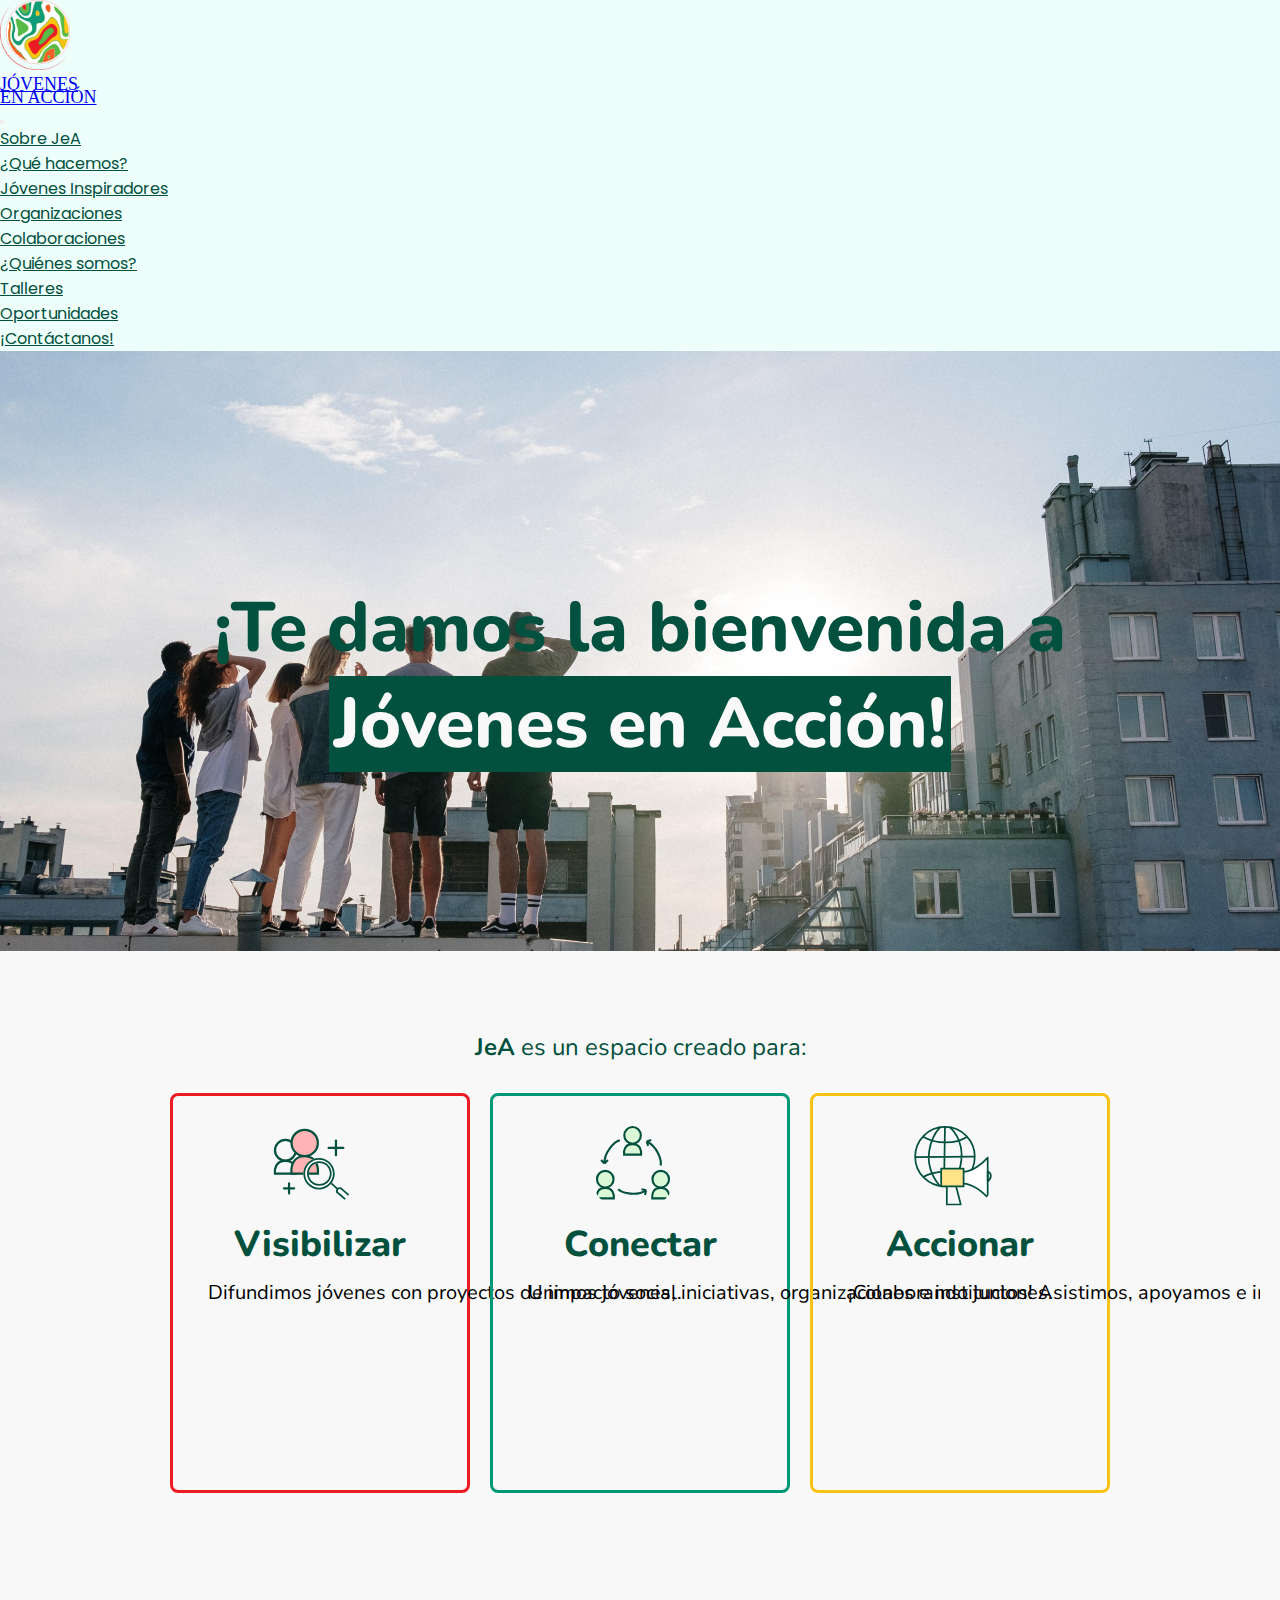
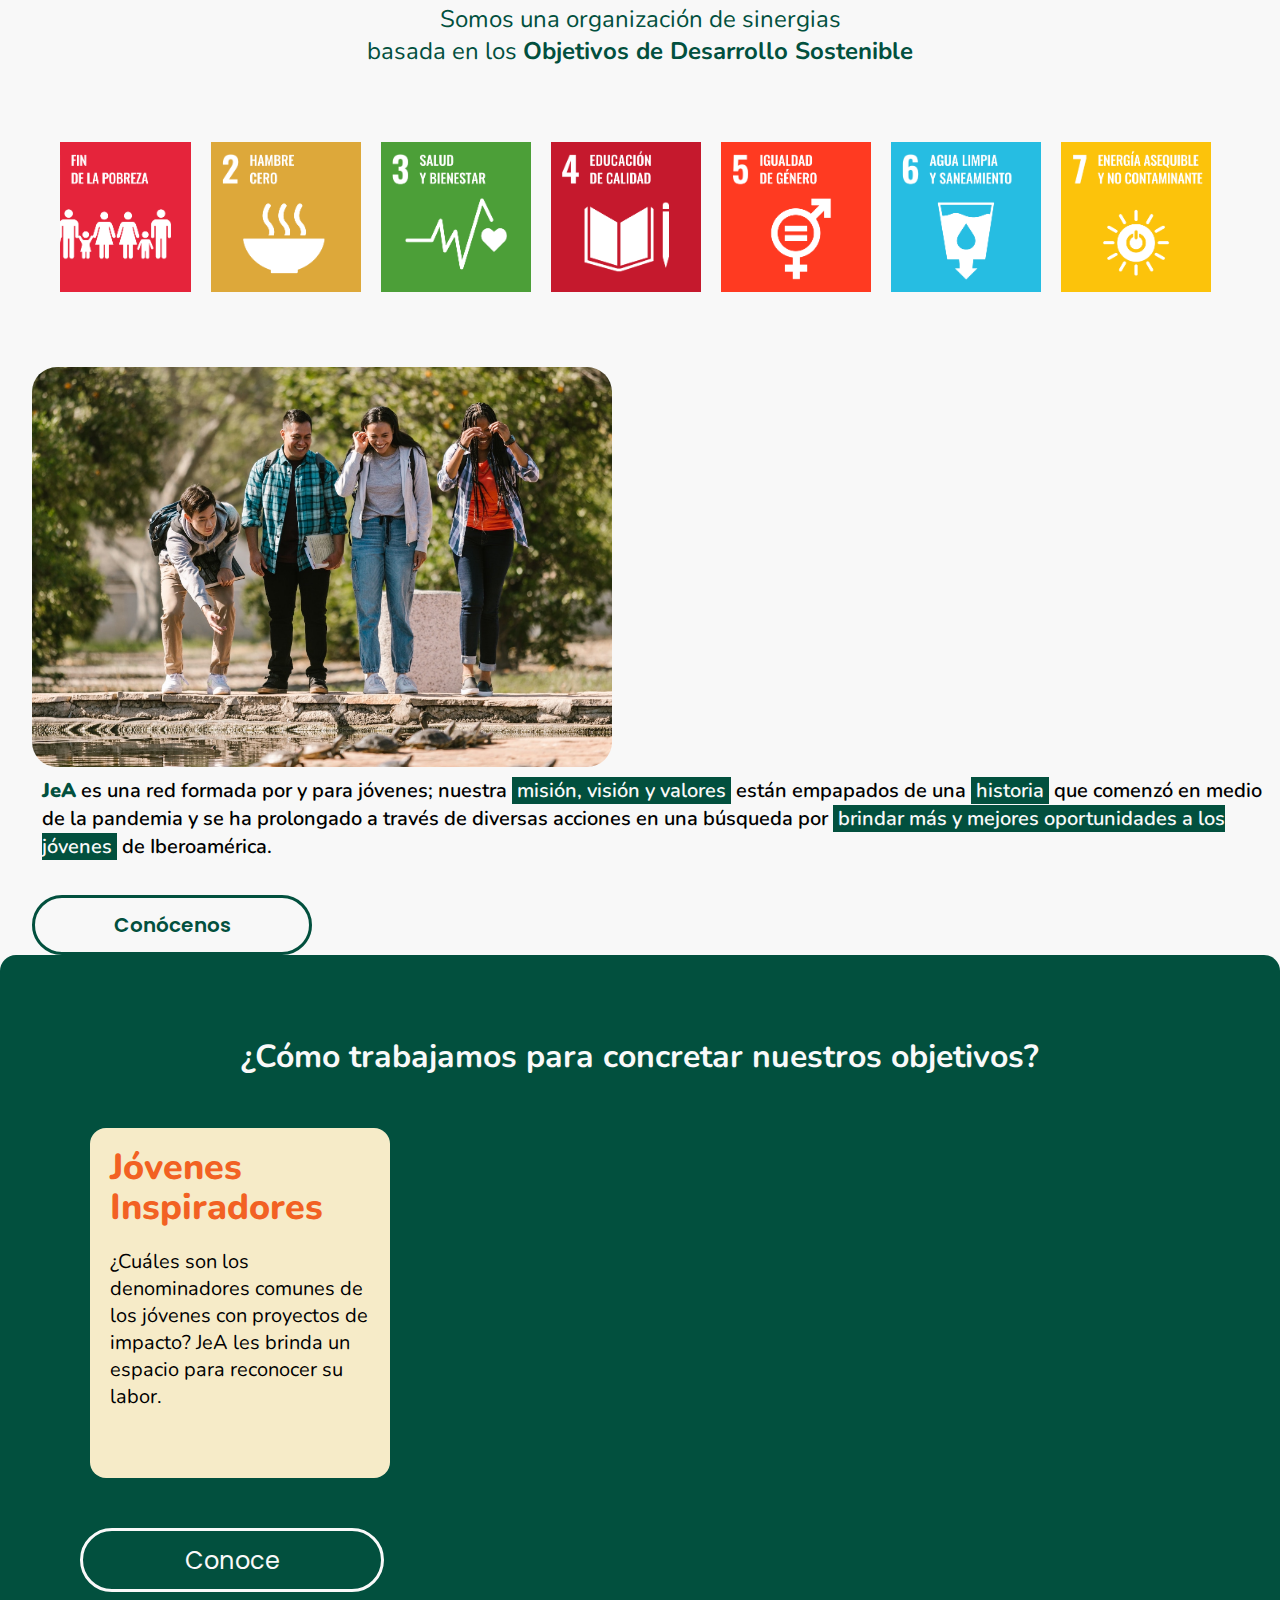
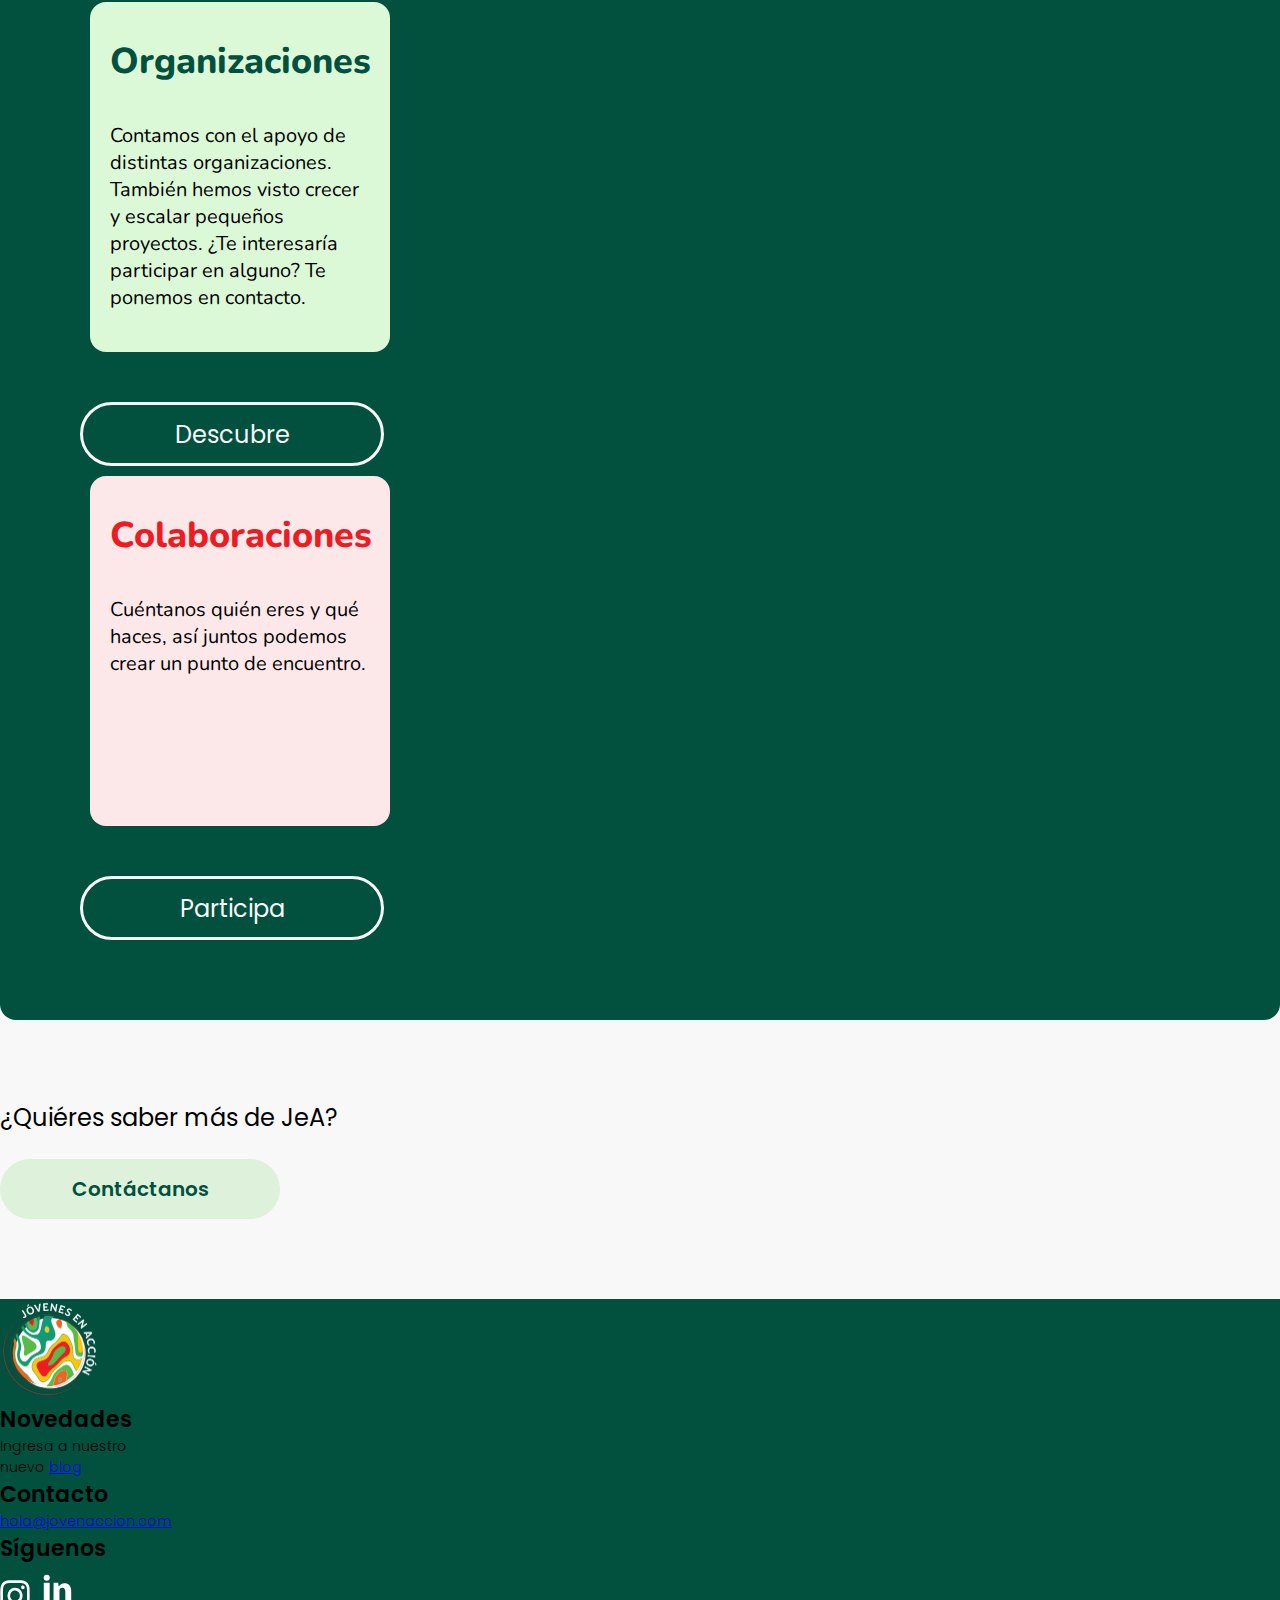
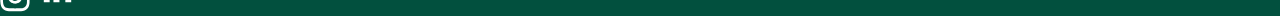
==== commit 982c7816: "Incluyendo elementos meta en index" ====
--- a/index.html
+++ b/index.html
@@ -8,9 +8,33 @@
     <title>Jóvenes en Acción</title>
     <link rel="shortcut icon" href="./img/logo-JEA-1.png">
 
+    <!-- <meta name="description" content="------------INSERTE AQUÍ SU DESCRIPCIÓN------------"> -->
+    <meta name="robots" content="follow, index, max-snippet:-1, max-video-preview:-1, max-image-preview:large">
+    <link rel="canonical" href="https://jovenaccion.com/">
+    <meta property="og:locale" content="es_ES">
+    <meta property="og:type" content="website">
+    <meta property="og:title" content="Jóvenes en Acción">
+    <!-- <meta property="og:description" content="------------INSERTE AQUÍ SU DESCRIPCIÓN------------"> -->
+    <meta property="og:url" content="https://jovenaccion.com/">
+    <meta property="og:site_name" content="Jóvenes en Acción">
+    <meta property="og:updated_time" content="2023-07-06T21:26:54+00:00">
+    <meta property="og:image" content="https://jovenaccion.com/img/img-compartir-link.png">
+    <meta property="og:image:secure_url" content="https://jovenaccion.com/img/img-compartir-link.png">
+    <meta property="og:image:width" content="800">
+    <meta property="og:image:height" content="420">
+    <meta property="og:image:alt" content="Jóvenes en Acción">
+    <meta property="og:image:type" content="image/png">
+    <meta property="article:published_time" content="2023-06-27T13:01:12+00:00">
+    <meta property="article:modified_time" content="2023-07-06T21:26:54+00:00">
+    <meta name="twitter:card" content="summary_large_image">
+    <meta name="twitter:title" content="Jóvenes en Acción">
+    <!-- <meta name="twitter:description" content="------------INSERTE AQUÍ SU DESCRIPCIÓN------------"> -->
+    <meta name="twitter:image" content="https://jovenaccion.com/img/img-compartir-link.png">
+    <meta name="twitter:label1" content="Escrito por">
+    <meta name="twitter:data1" content="jovenaccion">
+
     <link href="https://cdn.jsdelivr.net/npm/bootstrap@5.2.2/dist/css/bootstrap.min.css" rel="stylesheet"
         integrity="sha384-Zenh87qX5JnK2Jl0vWa8Ck2rdkQ2Bzep5IDxbcnCeuOxjzrPF/et3URy9Bv1WTRi" crossorigin="anonymous">
-    <!-- <link rel="stylesheet" href="./CSSySASS/estilos.css"> -->
 
     <link rel="stylesheet" href="./CSSySASS/estilosGenerales.css">
     <link rel="stylesheet" href="./CSSySASS/index.css">
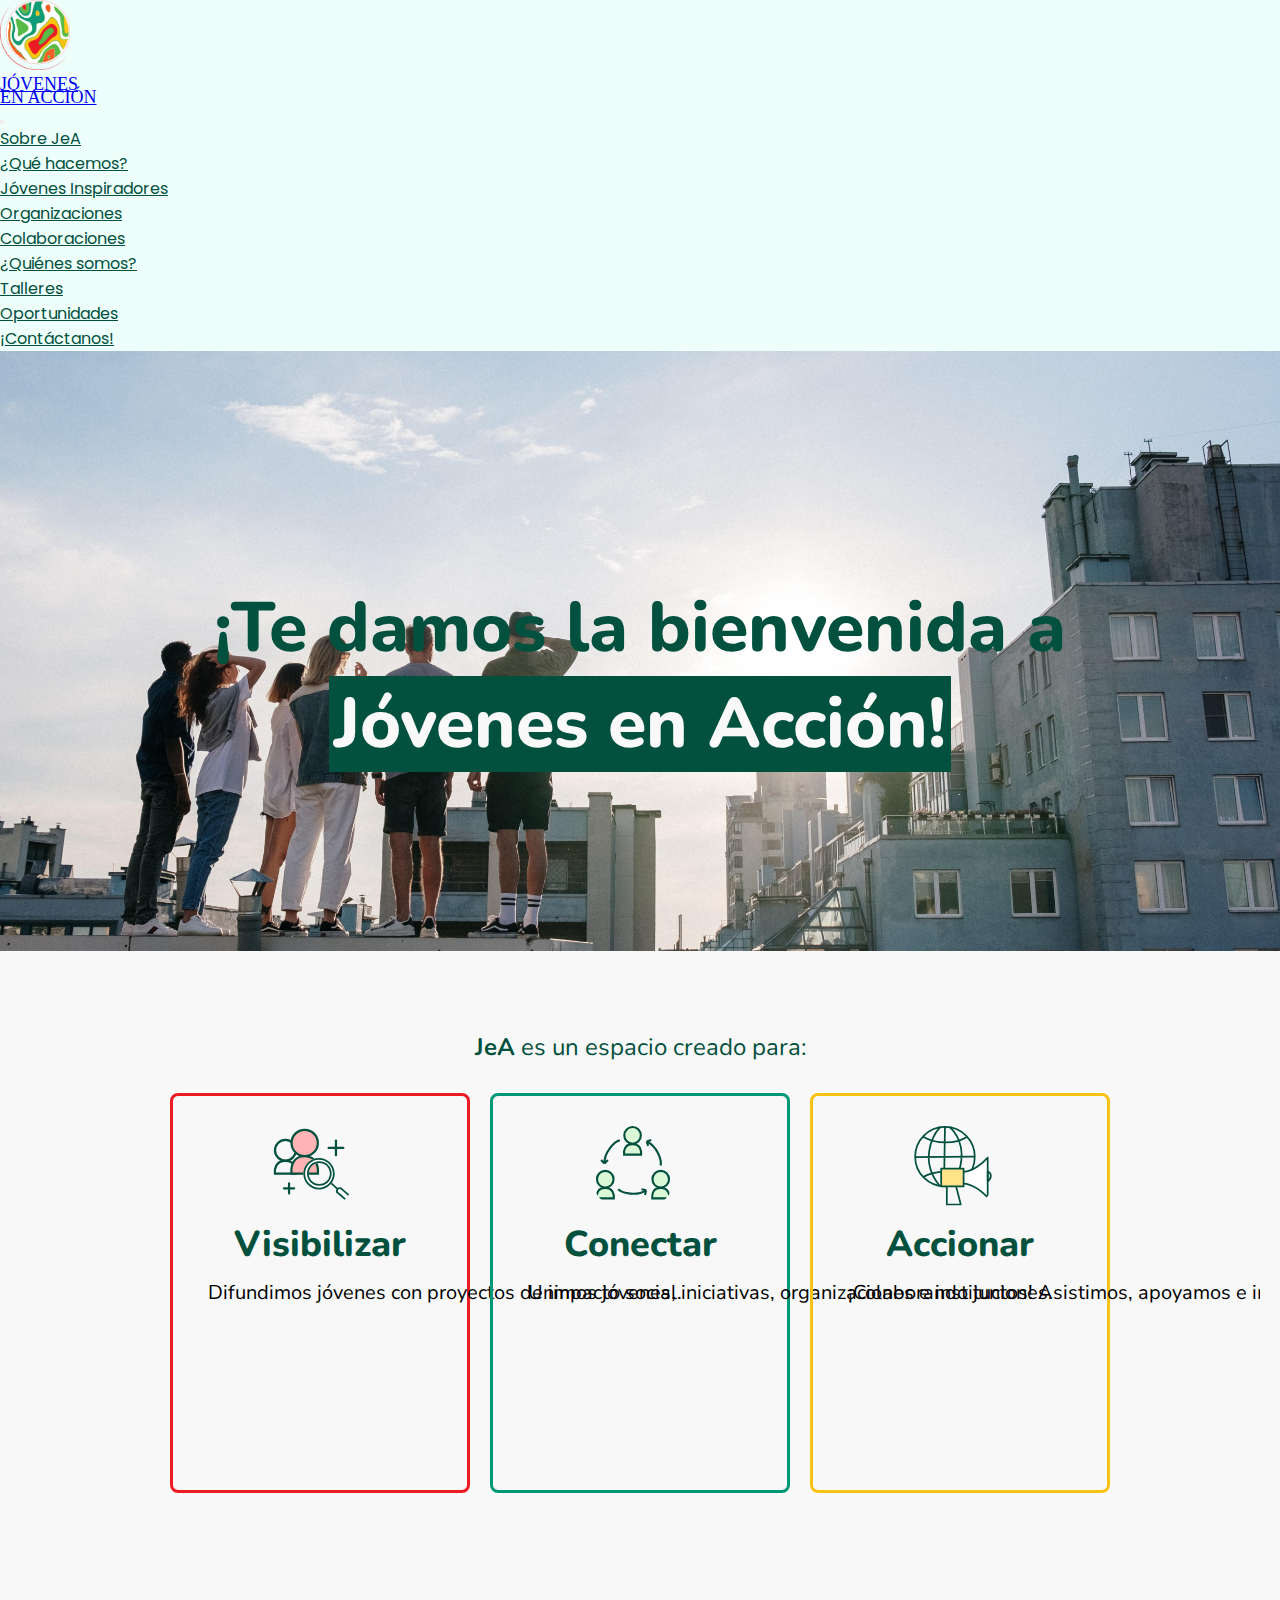
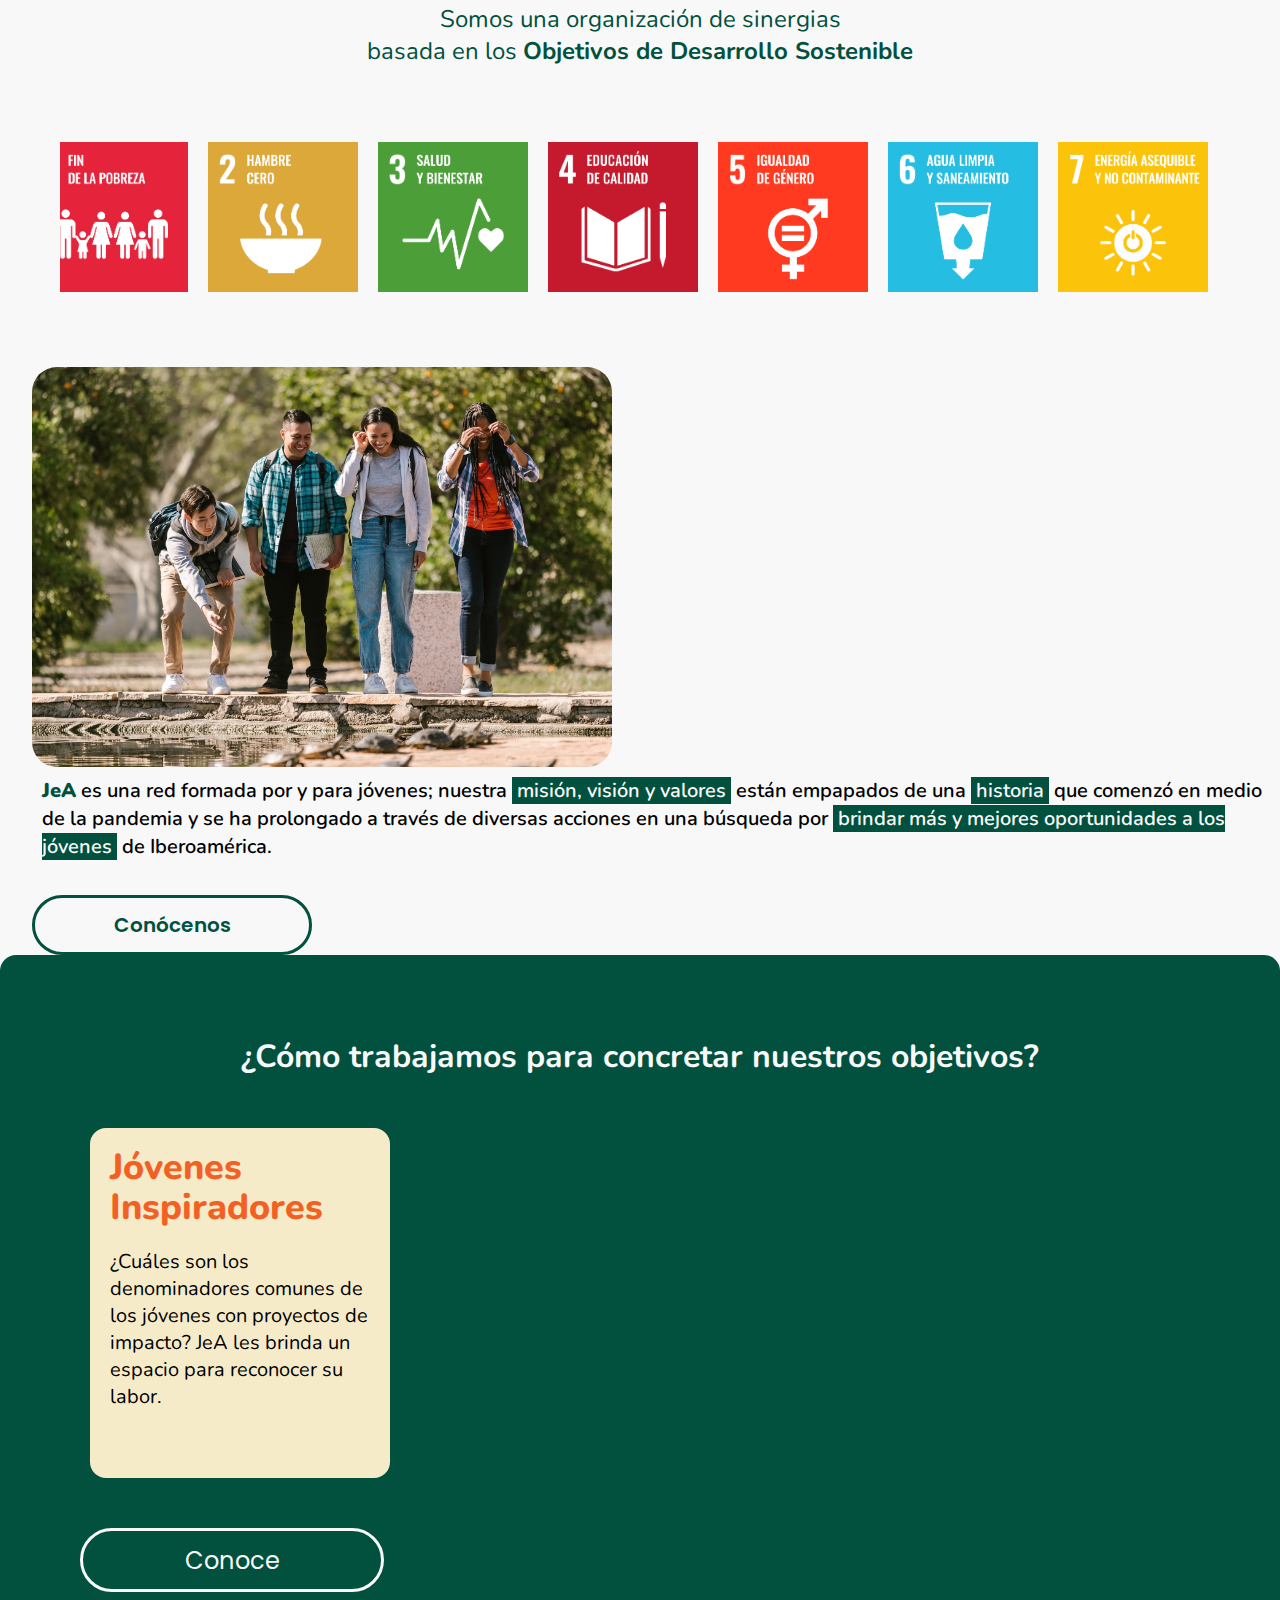
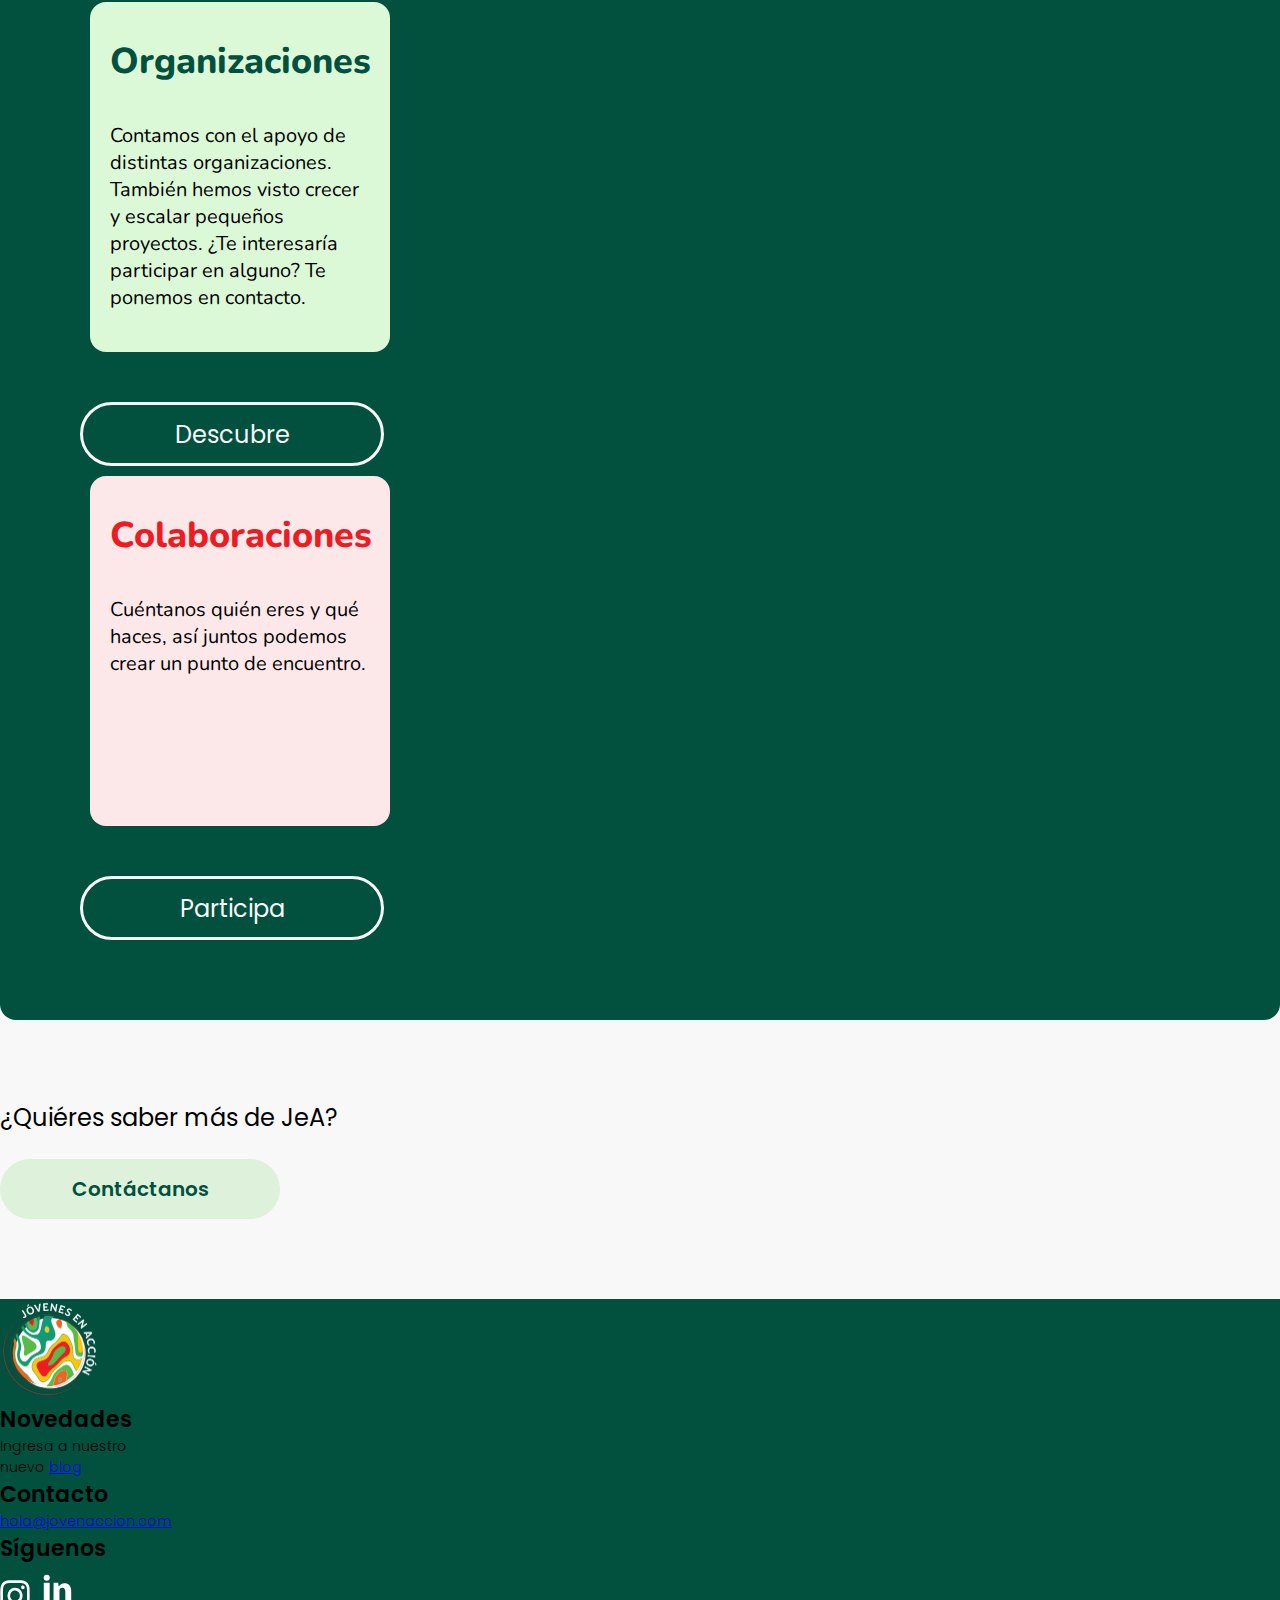
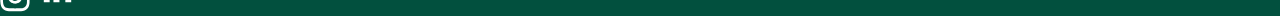
==== commit 128cbd6a: "Prueba de imagen de vista previa" ====
--- a/index.html
+++ b/index.html
@@ -18,8 +18,8 @@
     <meta property="og:url" content="https://jovenaccion.com/">
     <meta property="og:site_name" content="Jóvenes en Acción">
     <meta property="og:updated_time" content="2023-07-06T21:26:54+00:00">
-    <meta property="og:image" content="https://jovenaccion.com/img/img-compartir-link.png">
-    <meta property="og:image:secure_url" content="https://jovenaccion.com/img/img-compartir-link.png">
+    <meta property="og:image" content="https://testing-form-jea.netlify.app/img/img-compartir-link.png">
+    <meta property="og:image:secure_url" content="https://testing-form-jea.netlify.app/img/img-compartir-link.png">
     <meta property="og:image:width" content="800">
     <meta property="og:image:height" content="420">
     <meta property="og:image:alt" content="Jóvenes en Acción">
@@ -29,7 +29,7 @@
     <meta name="twitter:card" content="summary_large_image">
     <meta name="twitter:title" content="Jóvenes en Acción">
     <!-- <meta name="twitter:description" content="------------INSERTE AQUÍ SU DESCRIPCIÓN------------"> -->
-    <meta name="twitter:image" content="https://jovenaccion.com/img/img-compartir-link.png">
+    <meta name="twitter:image" content="https://testing-form-jea.netlify.app/img/img-compartir-link.png">
     <meta name="twitter:label1" content="Escrito por">
     <meta name="twitter:data1" content="jovenaccion">
 
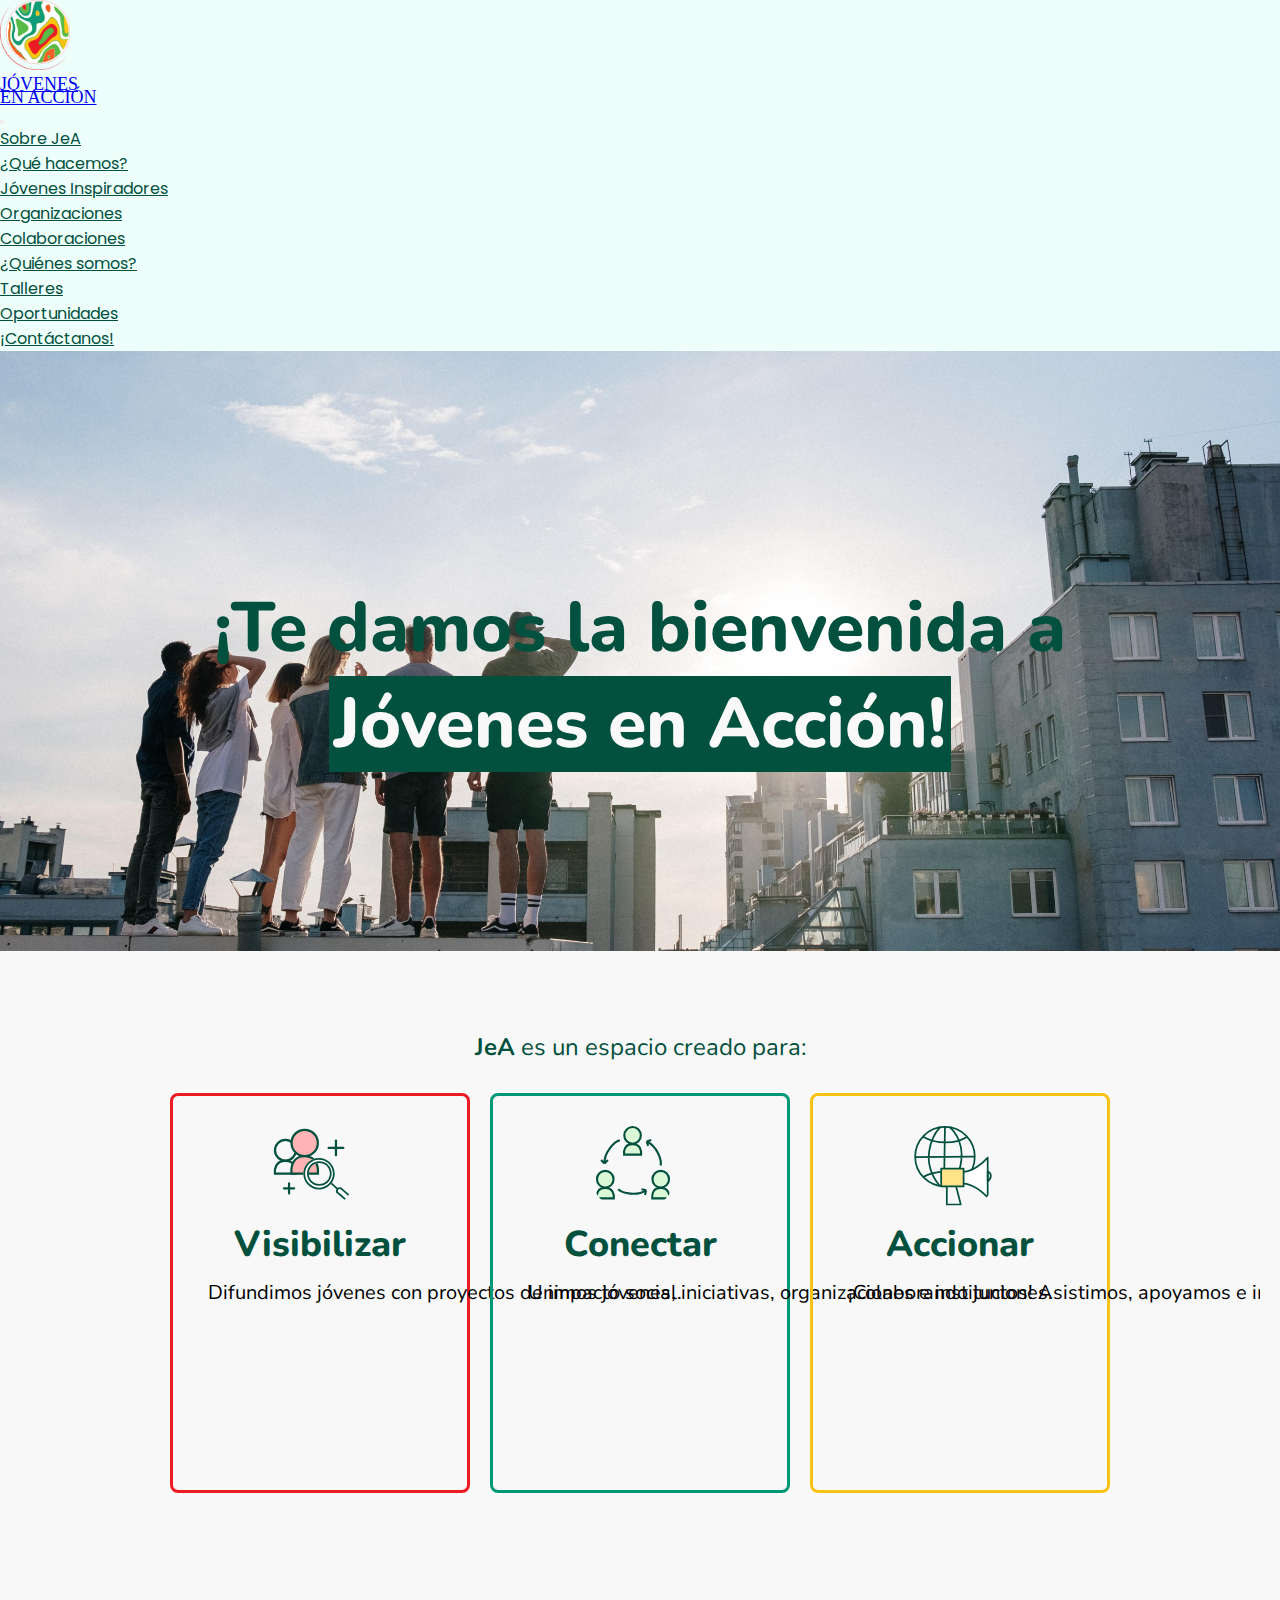
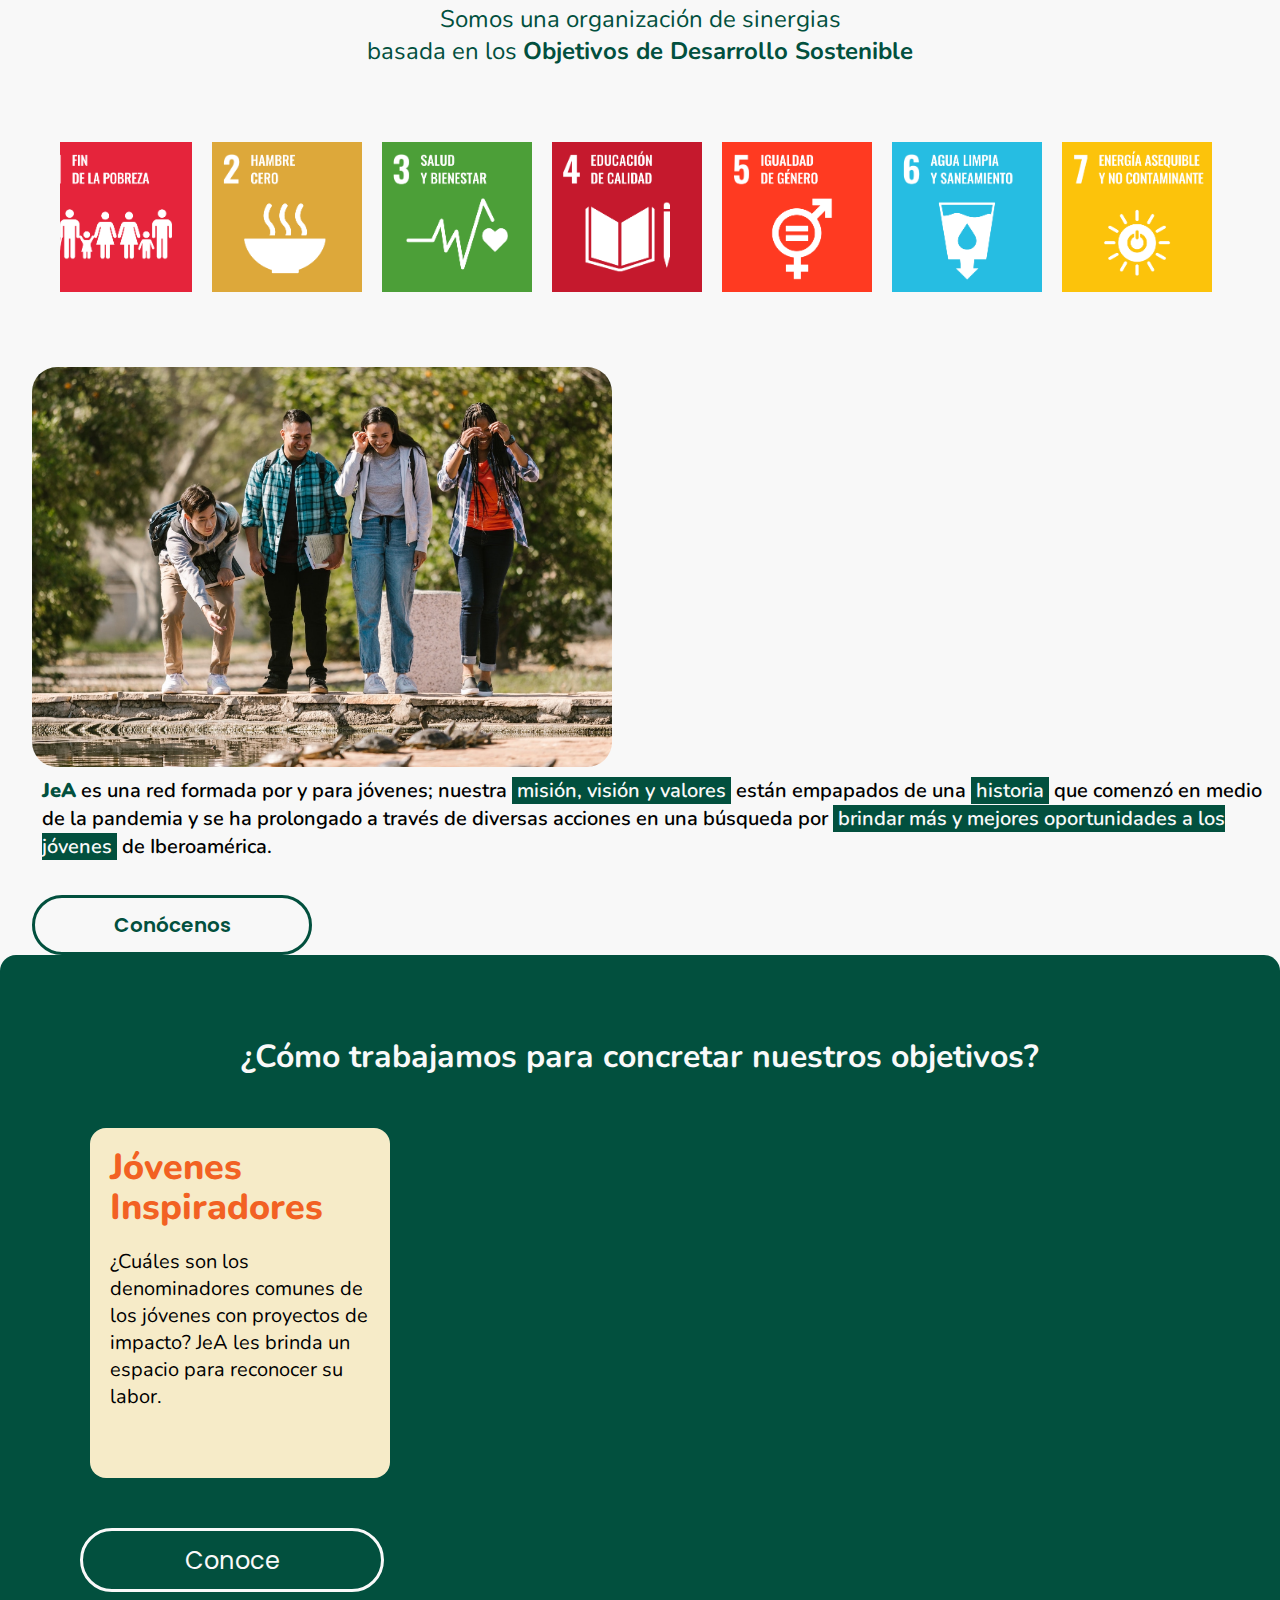
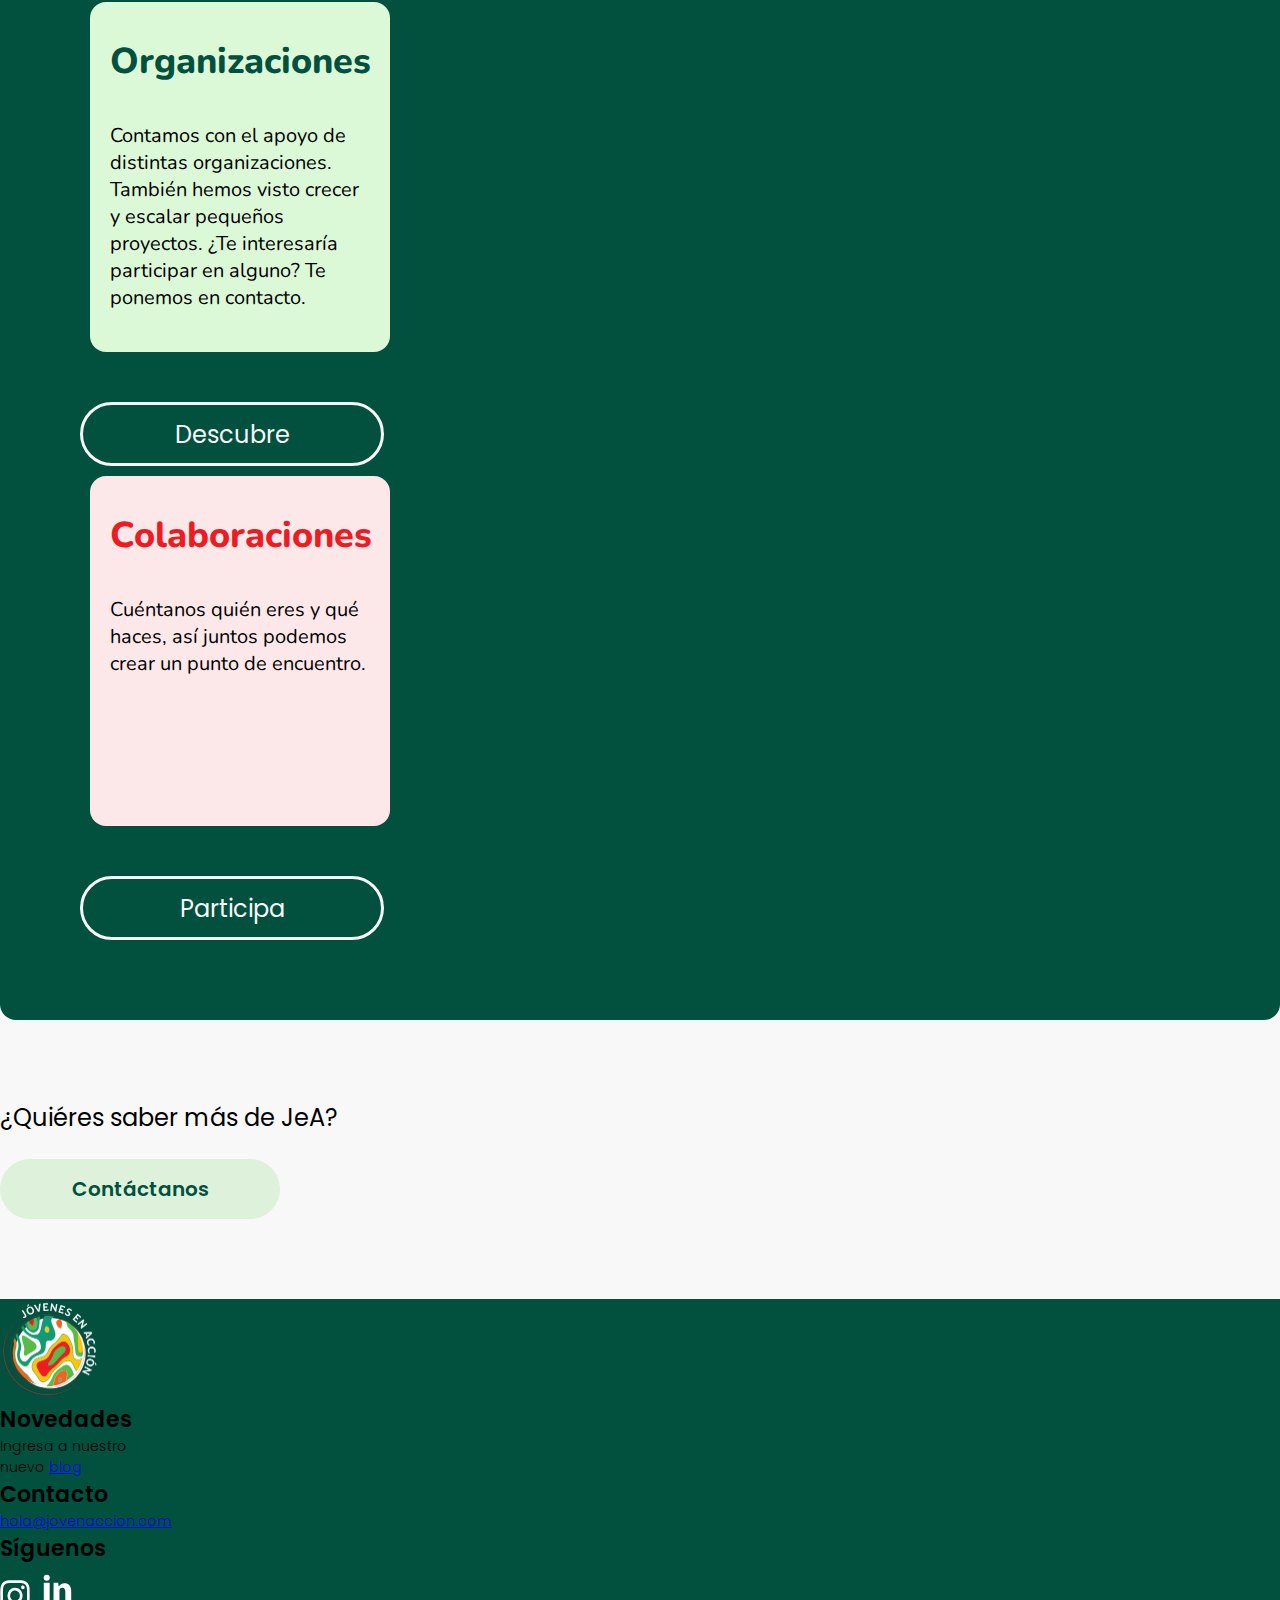
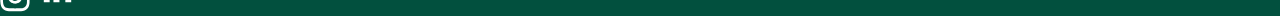
==== commit 8cb13450: "Volviendo atrás prueba" ====
--- a/index.html
+++ b/index.html
@@ -18,8 +18,8 @@
     <meta property="og:url" content="https://jovenaccion.com/">
     <meta property="og:site_name" content="Jóvenes en Acción">
     <meta property="og:updated_time" content="2023-07-06T21:26:54+00:00">
-    <meta property="og:image" content="https://testing-form-jea.netlify.app/img/img-compartir-link.png">
-    <meta property="og:image:secure_url" content="https://testing-form-jea.netlify.app/img/img-compartir-link.png">
+    <meta property="og:image" content="https://jovenaccion.com/img/img-compartir-link.png">
+    <meta property="og:image:secure_url" content="https://jovenaccion.com/img/img-compartir-link.png">
     <meta property="og:image:width" content="800">
     <meta property="og:image:height" content="420">
     <meta property="og:image:alt" content="Jóvenes en Acción">
@@ -29,7 +29,7 @@
     <meta name="twitter:card" content="summary_large_image">
     <meta name="twitter:title" content="Jóvenes en Acción">
     <!-- <meta name="twitter:description" content="------------INSERTE AQUÍ SU DESCRIPCIÓN------------"> -->
-    <meta name="twitter:image" content="https://testing-form-jea.netlify.app/img/img-compartir-link.png">
+    <meta name="twitter:image" content="https://jovenaccion.com/img/img-compartir-link.png">
     <meta name="twitter:label1" content="Escrito por">
     <meta name="twitter:data1" content="jovenaccion">
 
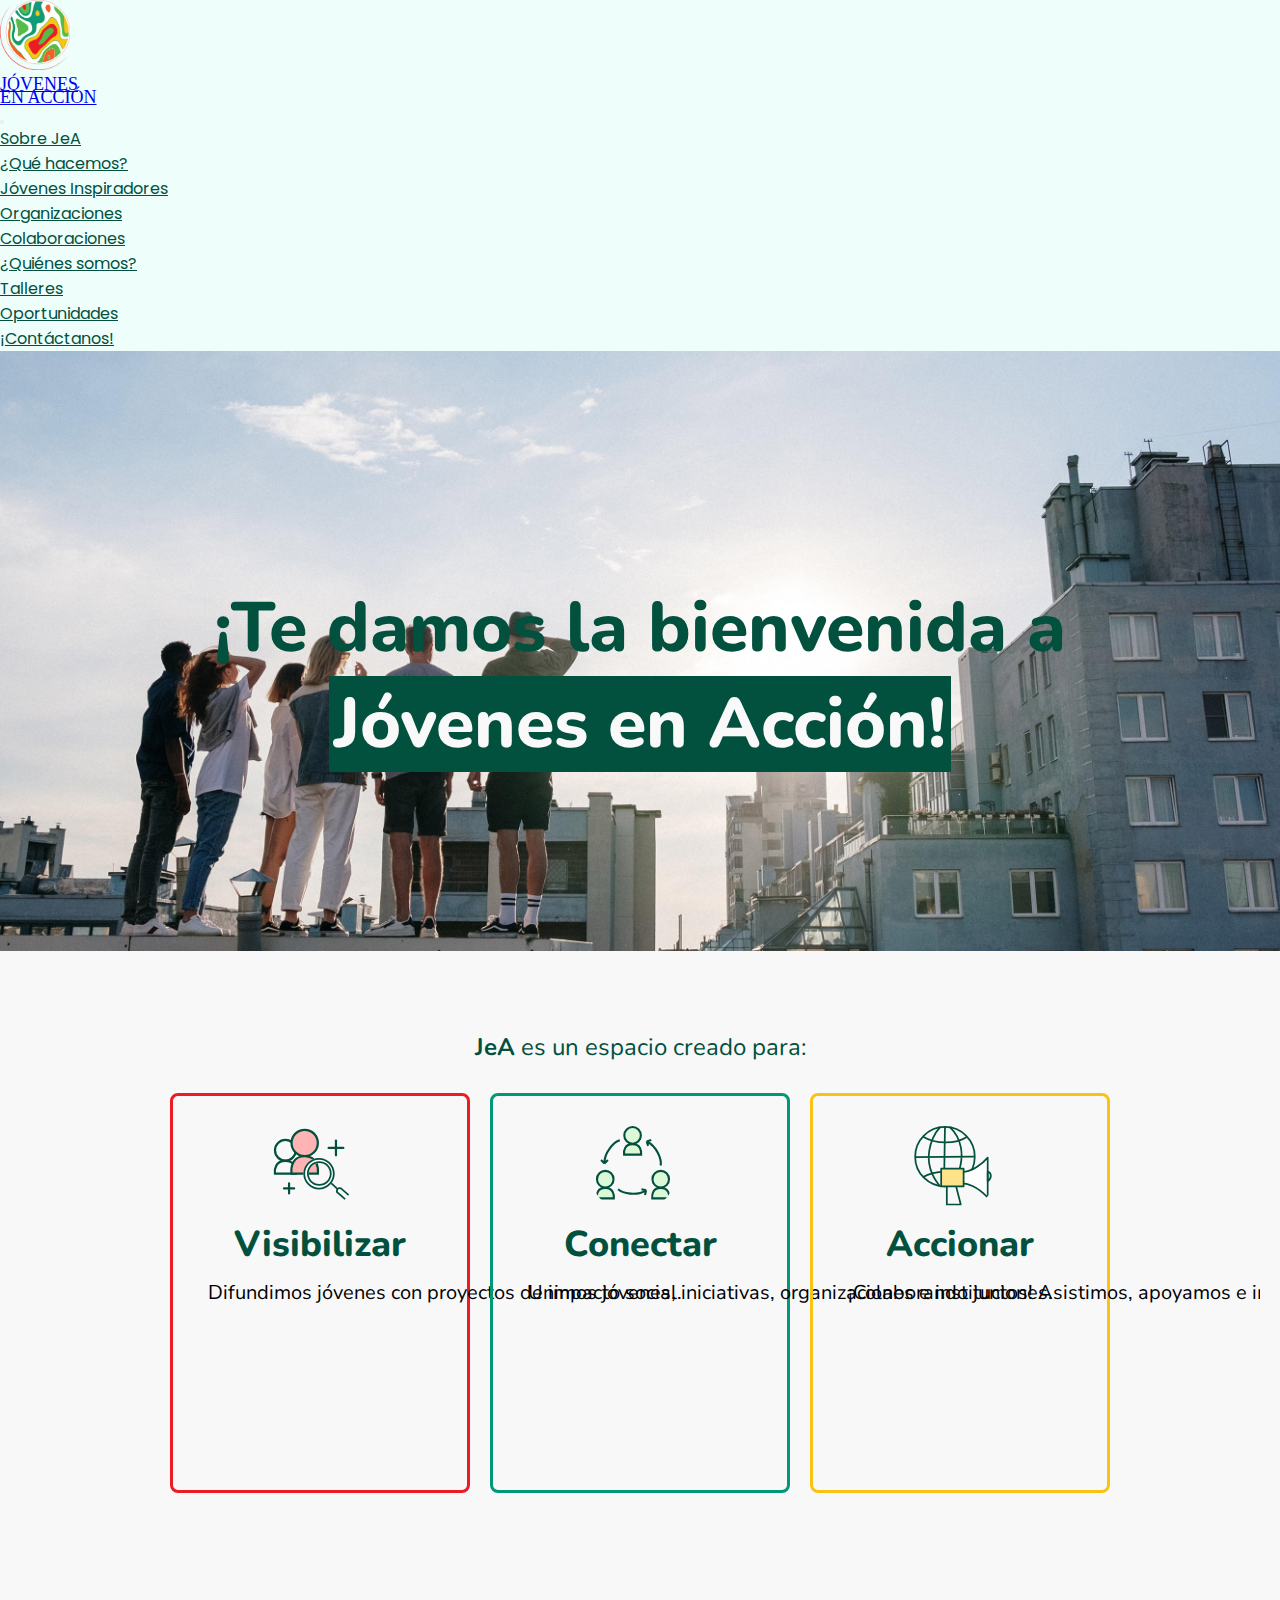
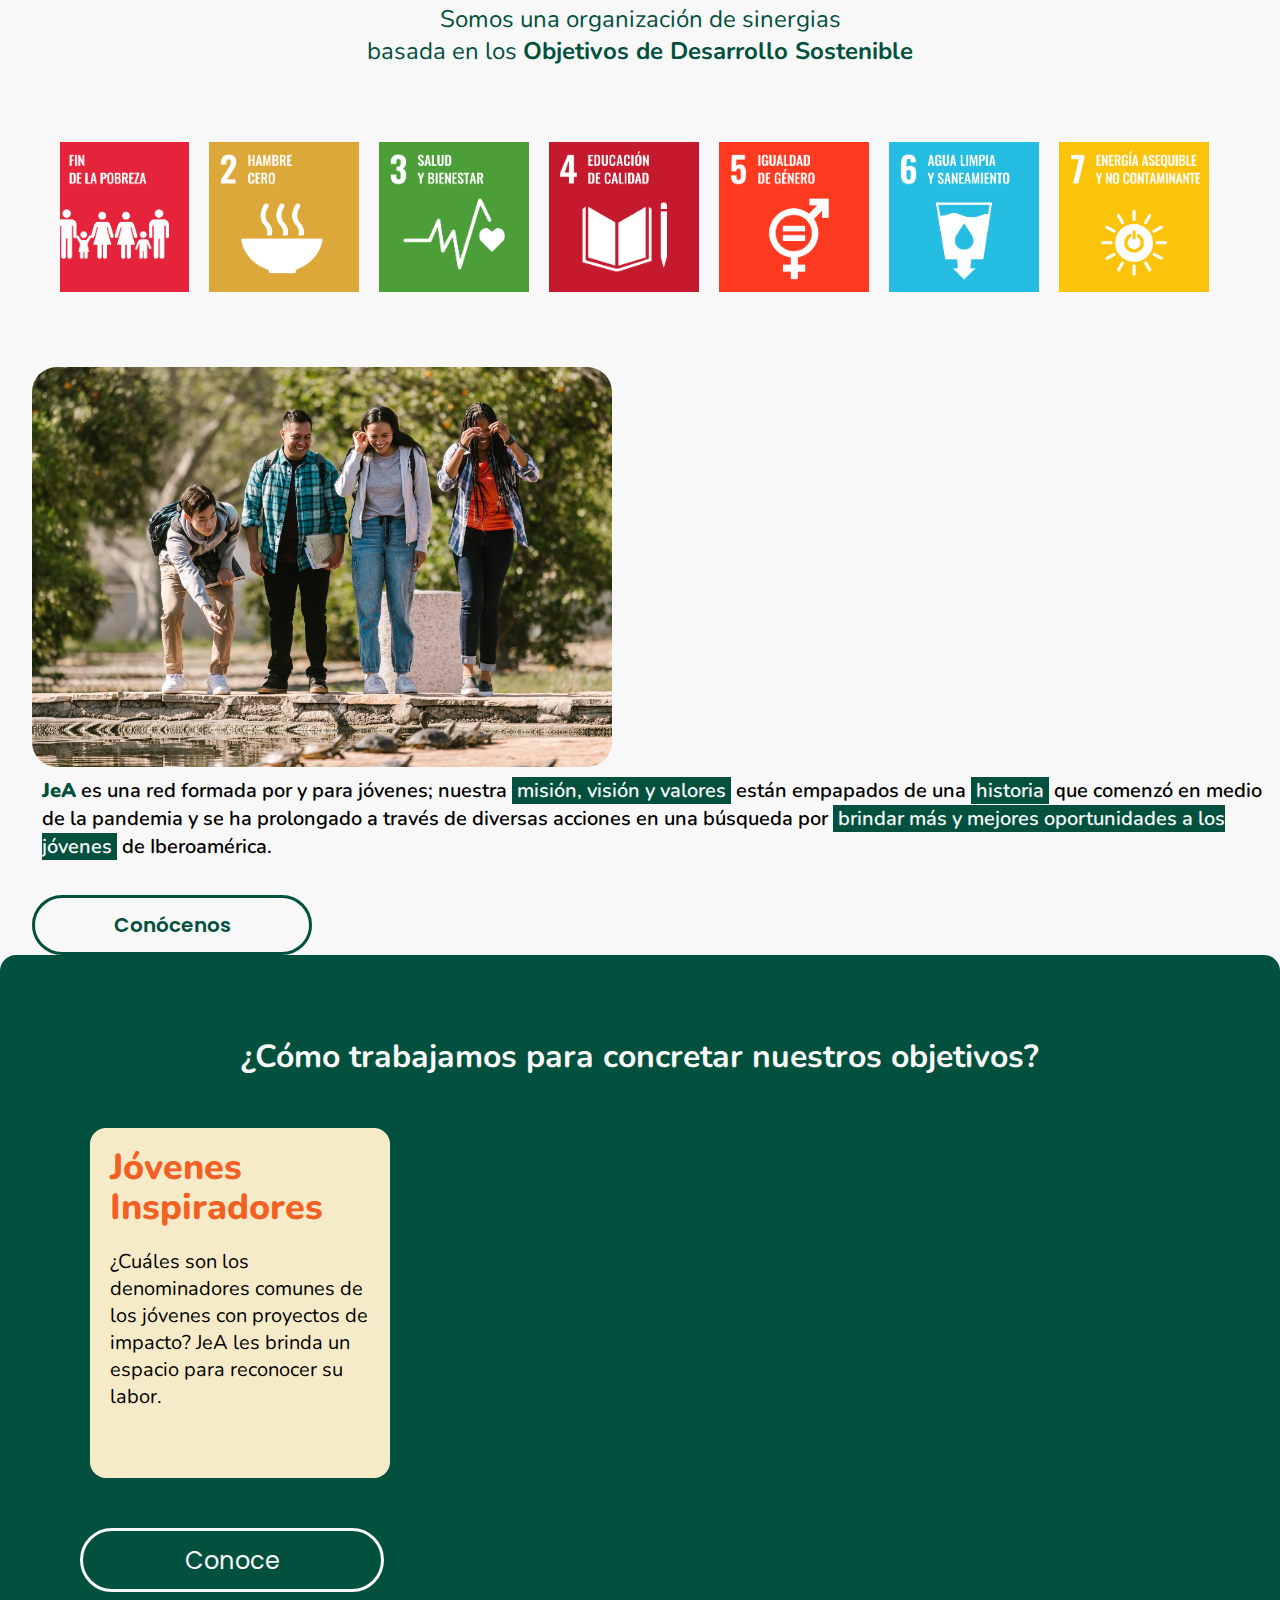
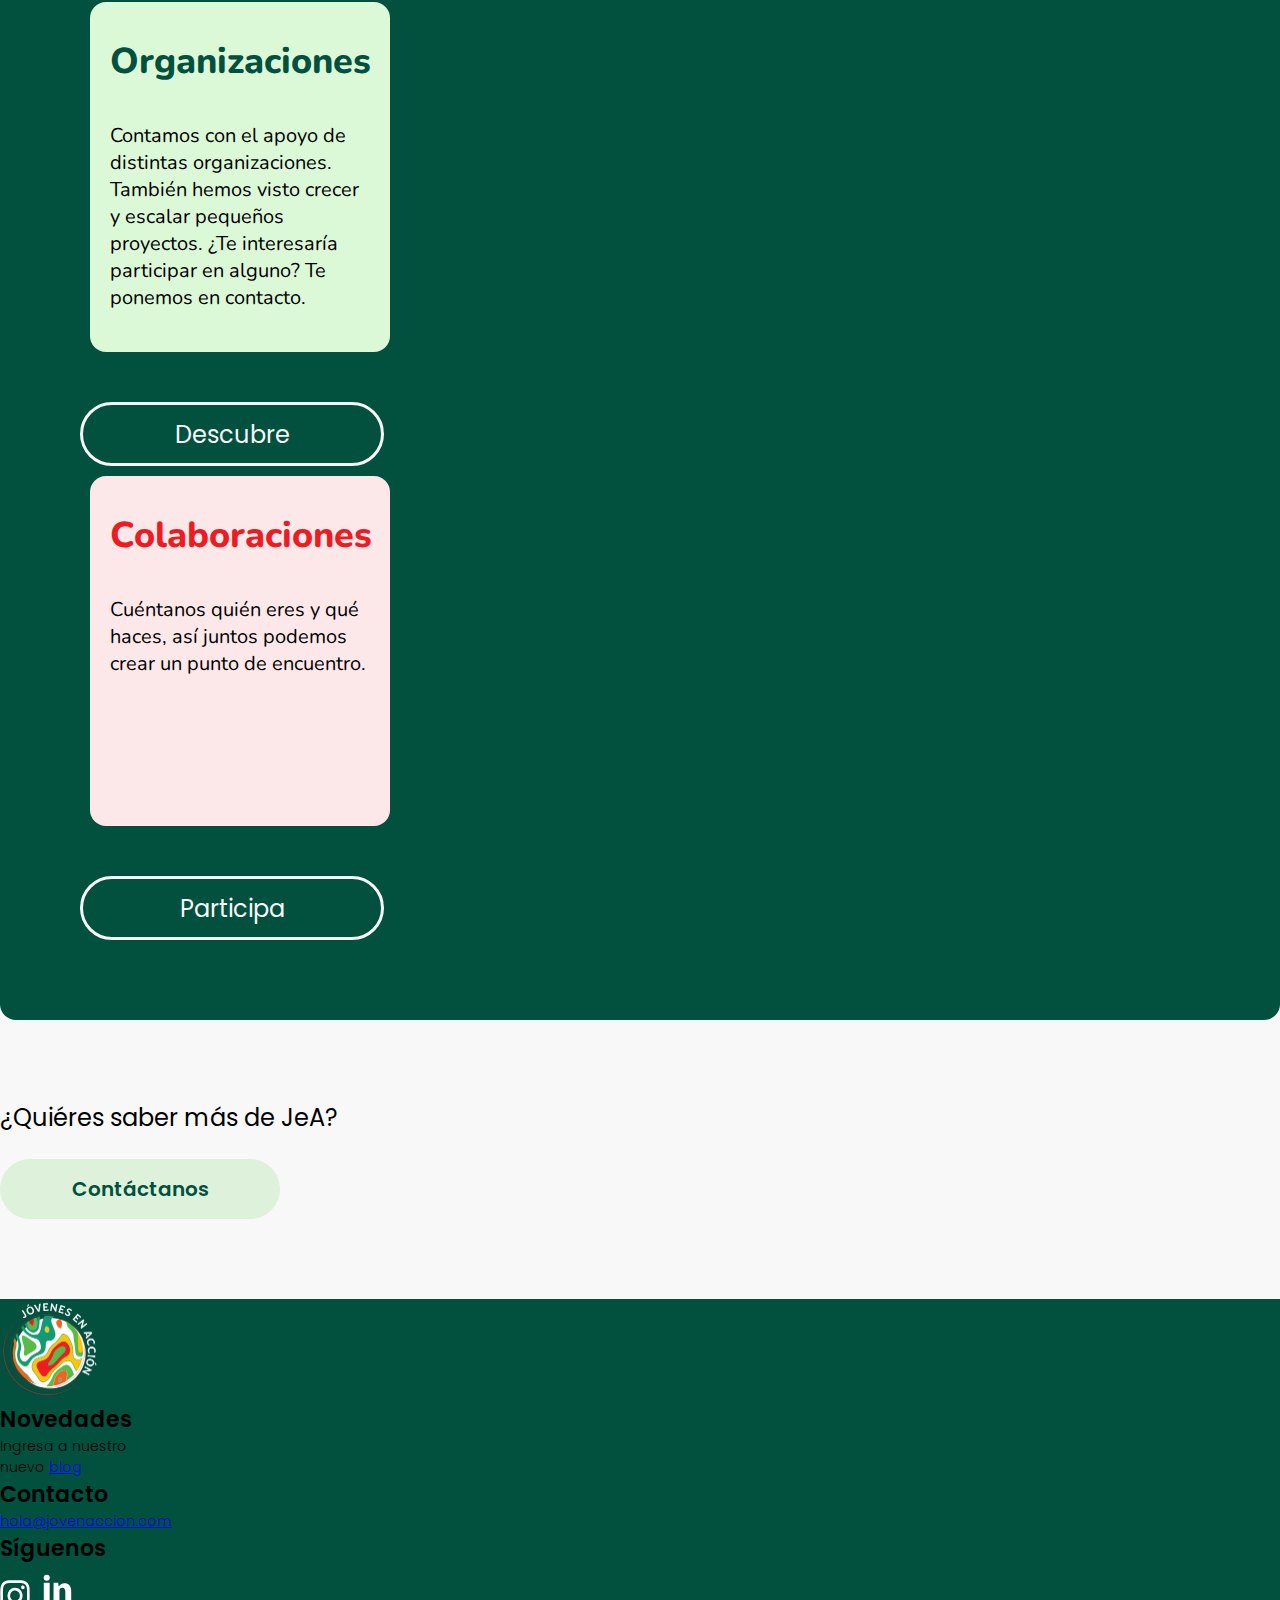
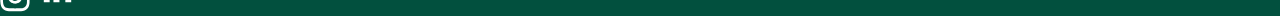
==== commit acad654d: "Agregando info meta en head de todas las secciones y achicando peso de imagenes" ====
--- a/index.html
+++ b/index.html
@@ -8,18 +8,18 @@
     <title>Jóvenes en Acción</title>
     <link rel="shortcut icon" href="./img/logo-JEA-1.png">
 
-    <!-- <meta name="description" content="------------INSERTE AQUÍ SU DESCRIPCIÓN------------"> -->
+    <!-- <meta name="description" content="Jóvenes en Acción"> -->
     <meta name="robots" content="follow, index, max-snippet:-1, max-video-preview:-1, max-image-preview:large">
     <link rel="canonical" href="https://jovenaccion.com/">
     <meta property="og:locale" content="es_ES">
     <meta property="og:type" content="website">
     <meta property="og:title" content="Jóvenes en Acción">
-    <!-- <meta property="og:description" content="------------INSERTE AQUÍ SU DESCRIPCIÓN------------"> -->
+    <!-- <meta property="og:description" content="Jóvenes en Acción"> -->
     <meta property="og:url" content="https://jovenaccion.com/">
     <meta property="og:site_name" content="Jóvenes en Acción">
     <meta property="og:updated_time" content="2023-07-06T21:26:54+00:00">
-    <meta property="og:image" content="https://jovenaccion.com/img/img-compartir-link.png">
-    <meta property="og:image:secure_url" content="https://jovenaccion.com/img/img-compartir-link.png">
+    <meta property="og:image" content="https://jovenaccion.com/img/Img-compartir-link.png">
+    <meta property="og:image:secure_url" content="https://jovenaccion.com/img/Img-compartir-link.png">
     <meta property="og:image:width" content="800">
     <meta property="og:image:height" content="420">
     <meta property="og:image:alt" content="Jóvenes en Acción">
@@ -28,8 +28,8 @@
     <meta property="article:modified_time" content="2023-07-06T21:26:54+00:00">
     <meta name="twitter:card" content="summary_large_image">
     <meta name="twitter:title" content="Jóvenes en Acción">
-    <!-- <meta name="twitter:description" content="------------INSERTE AQUÍ SU DESCRIPCIÓN------------"> -->
-    <meta name="twitter:image" content="https://jovenaccion.com/img/img-compartir-link.png">
+    <!-- <meta name="twitter:description" content="Jóvenes en Acción"> -->
+    <meta name="twitter:image" content="https://jovenaccion.com/img/Img-compartir-link.png">
     <meta name="twitter:label1" content="Escrito por">
     <meta name="twitter:data1" content="jovenaccion">
 
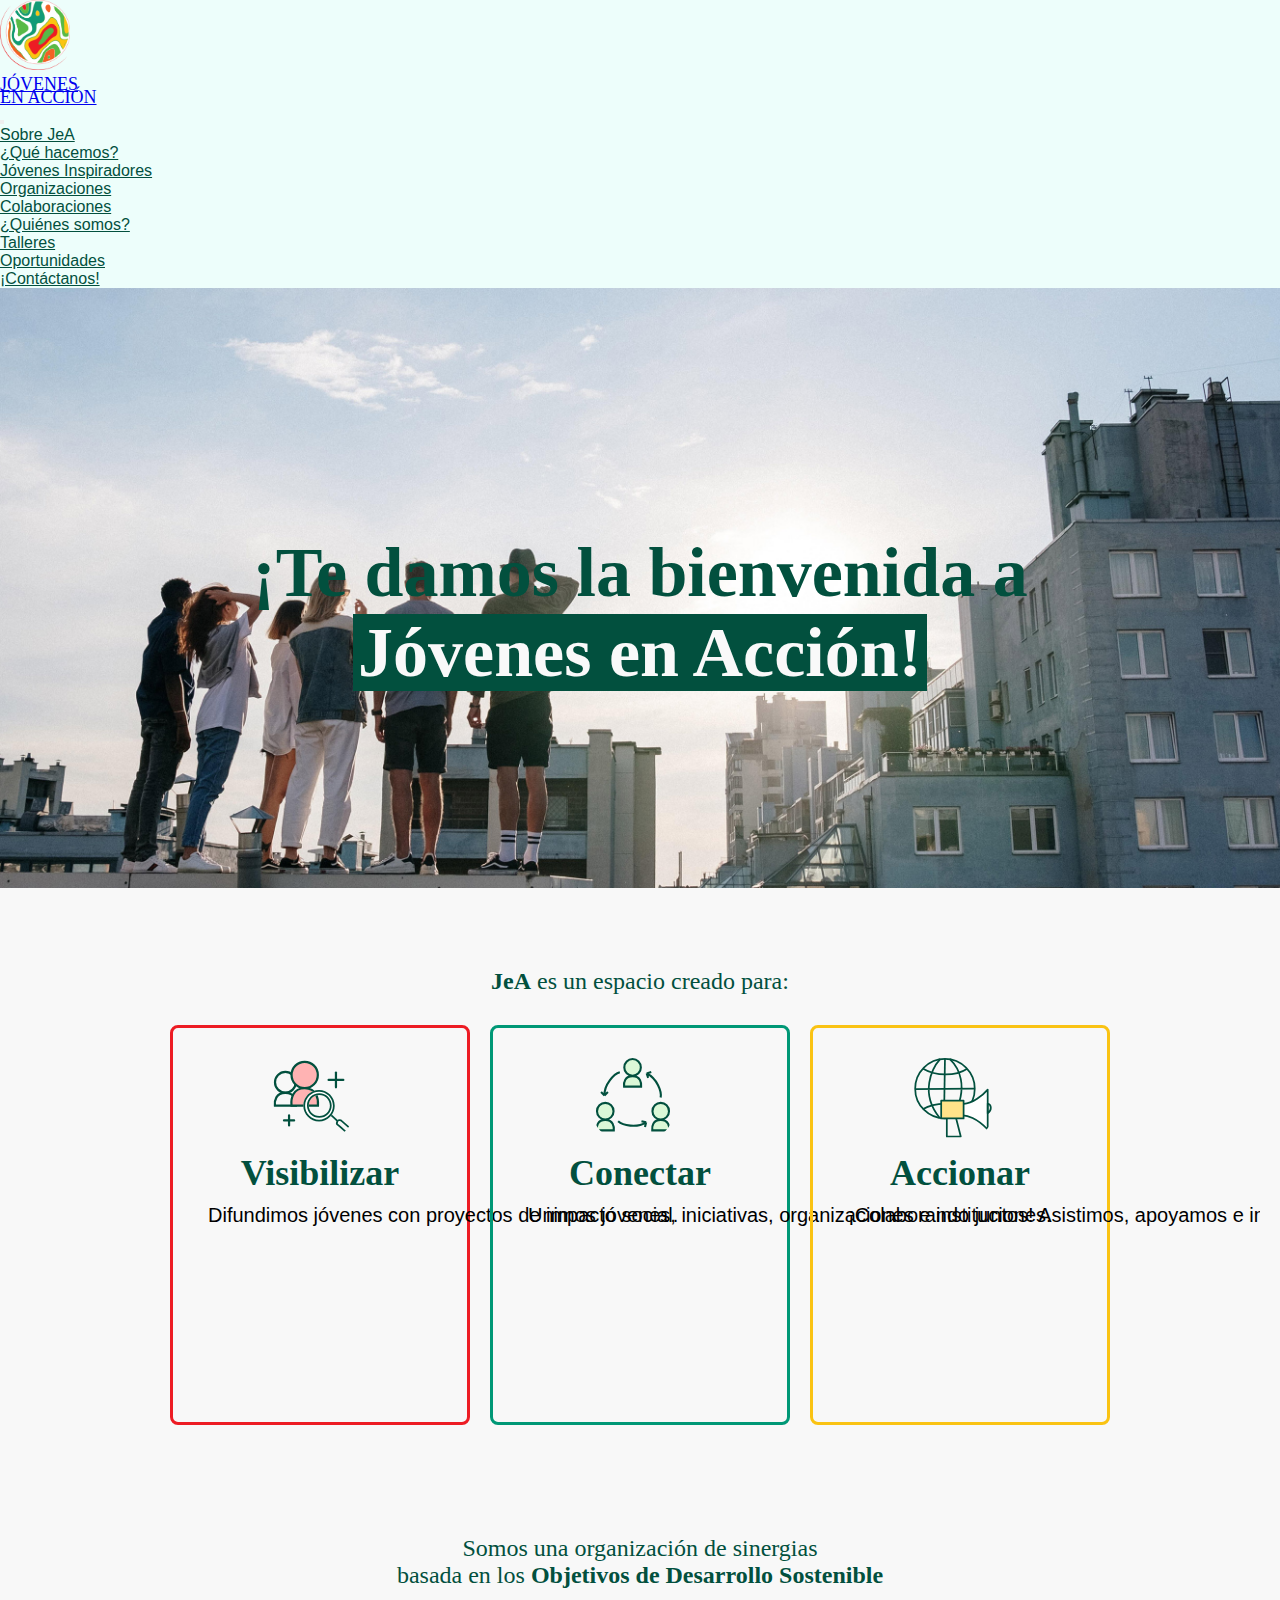
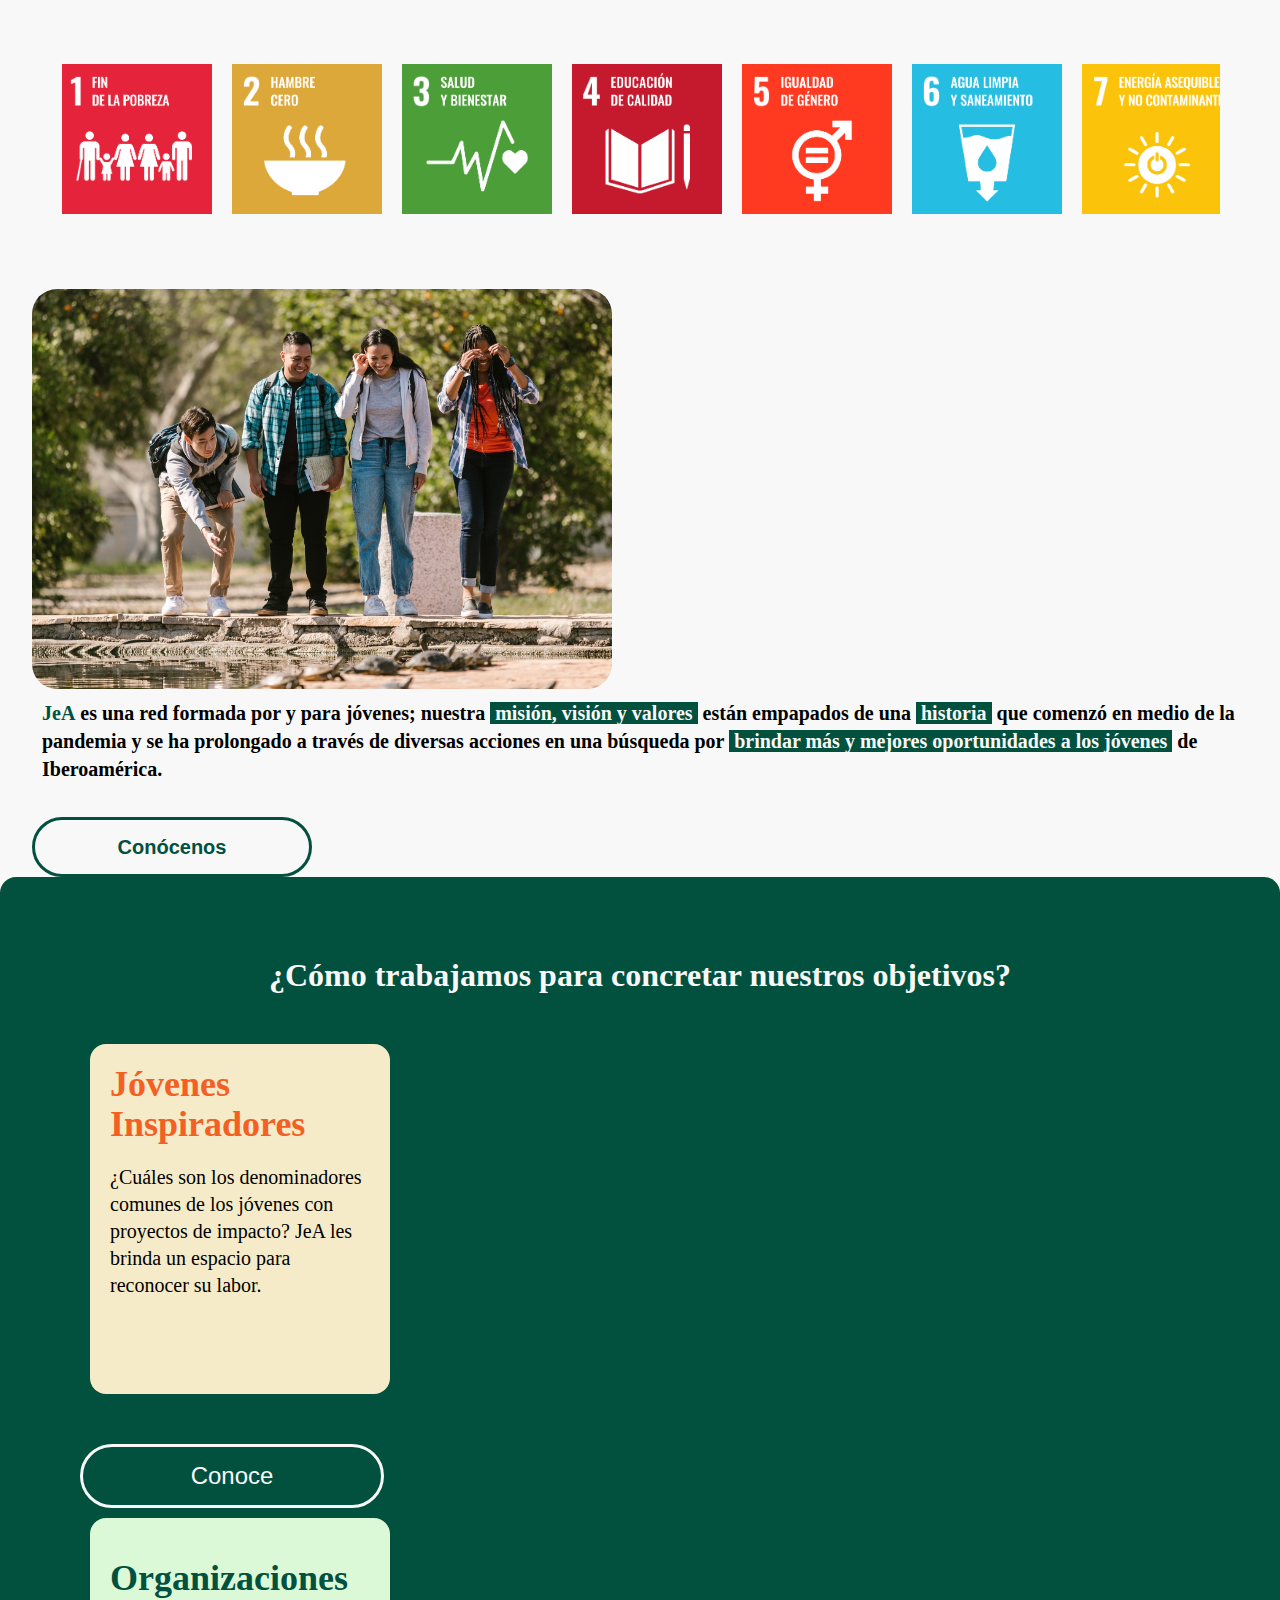
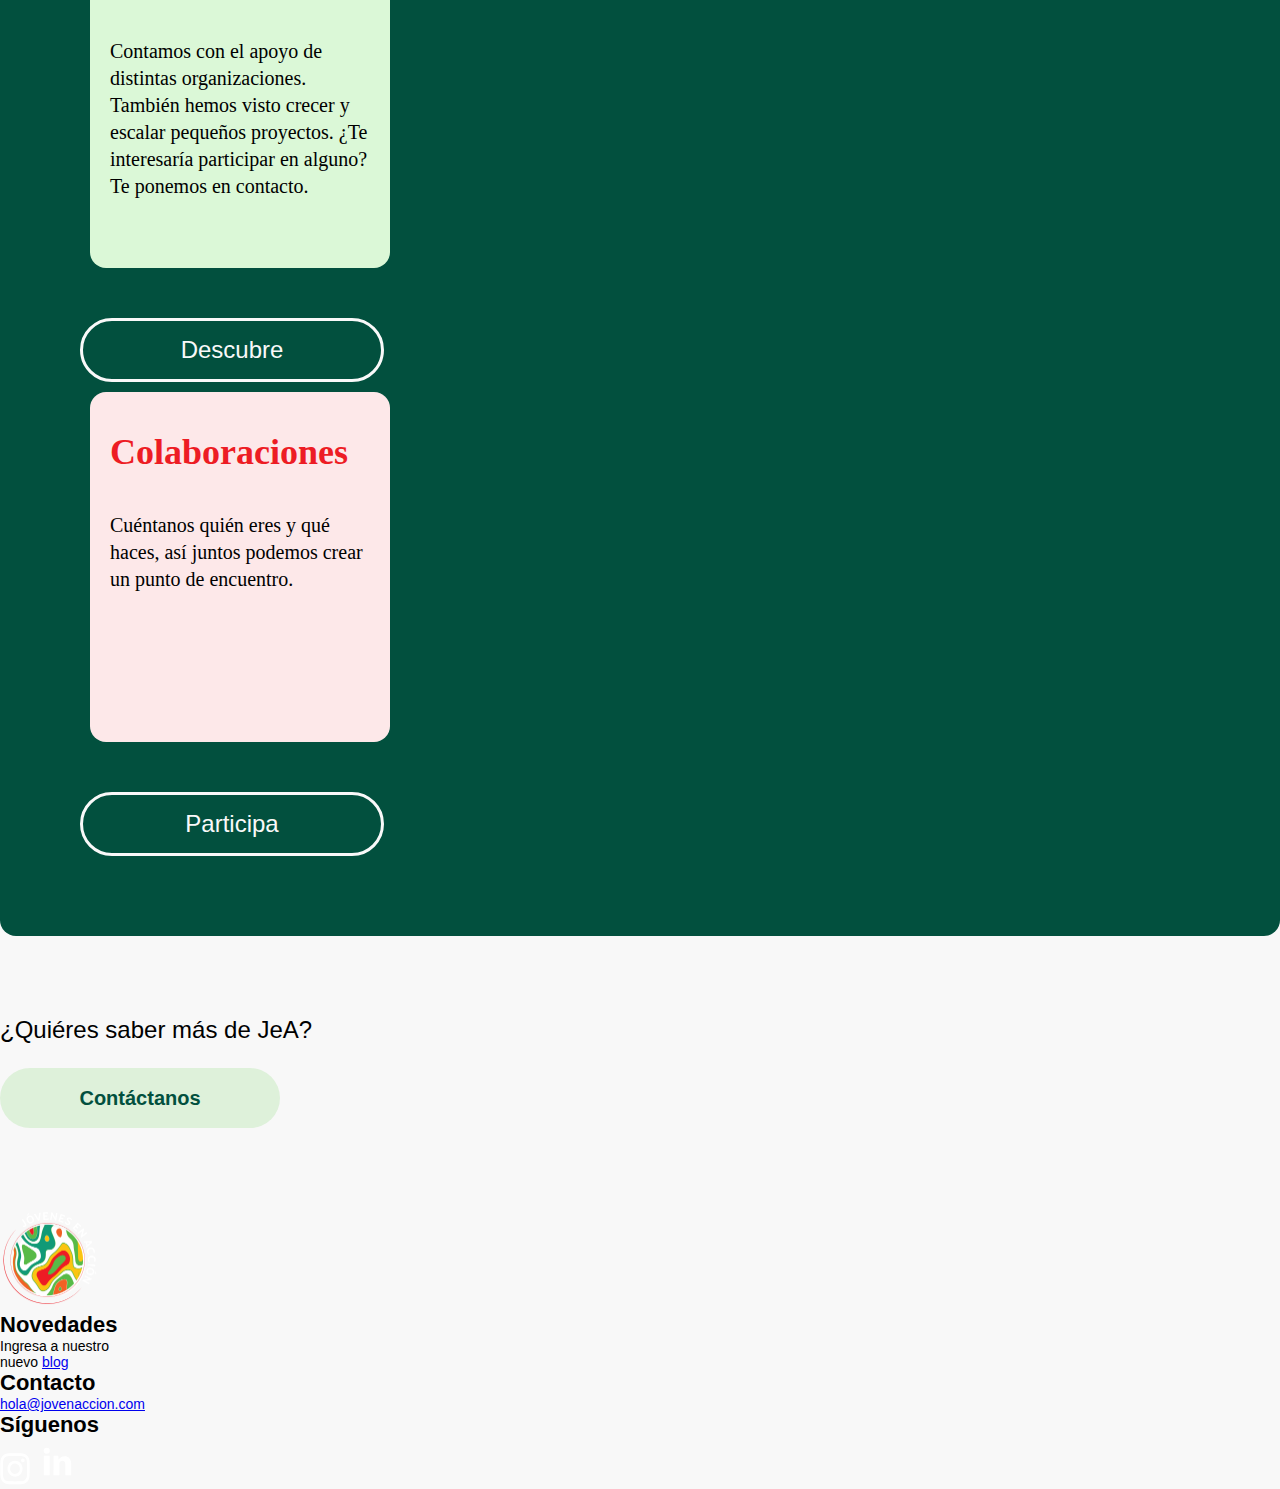
==== commit b93a7c68: "Agregando etiqueta meta contra ataques XSS de inyección de scripts externos exceptuando Bootstrap" ====
--- a/index.html
+++ b/index.html
@@ -7,6 +7,9 @@
     <meta name="viewport" content="width=device-width, initial-scale=1.0">
     <title>Jóvenes en Acción</title>
     <link rel="shortcut icon" href="./img/logo-JEA-1.png">
+
+    <!-- Aplicando CSP contra ataques XSS -->
+    <meta http-equiv="Content-Security-Policy" content="default-src 'self'; script-src 'self' cdnjs.cloudflare.com">
 
     <!-- <meta name="description" content="Jóvenes en Acción"> -->
     <meta name="robots" content="follow, index, max-snippet:-1, max-video-preview:-1, max-image-preview:large">
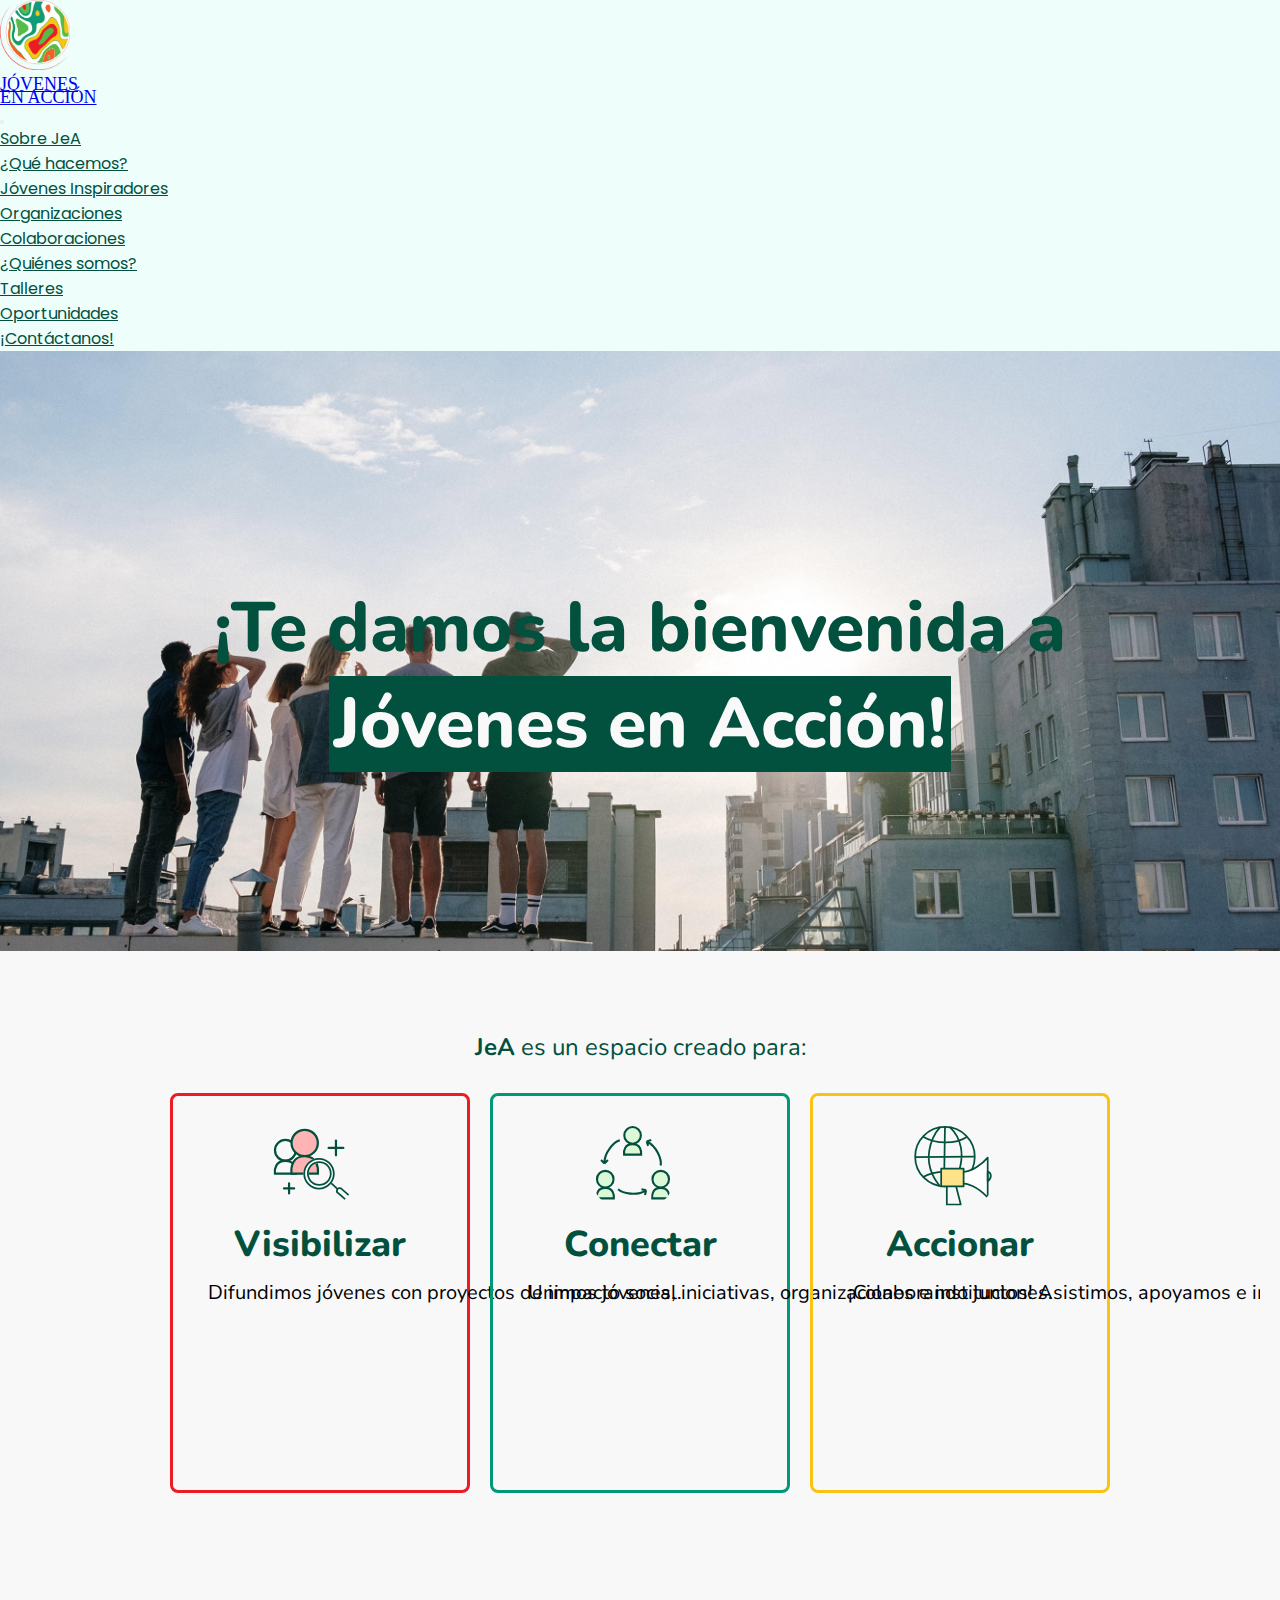
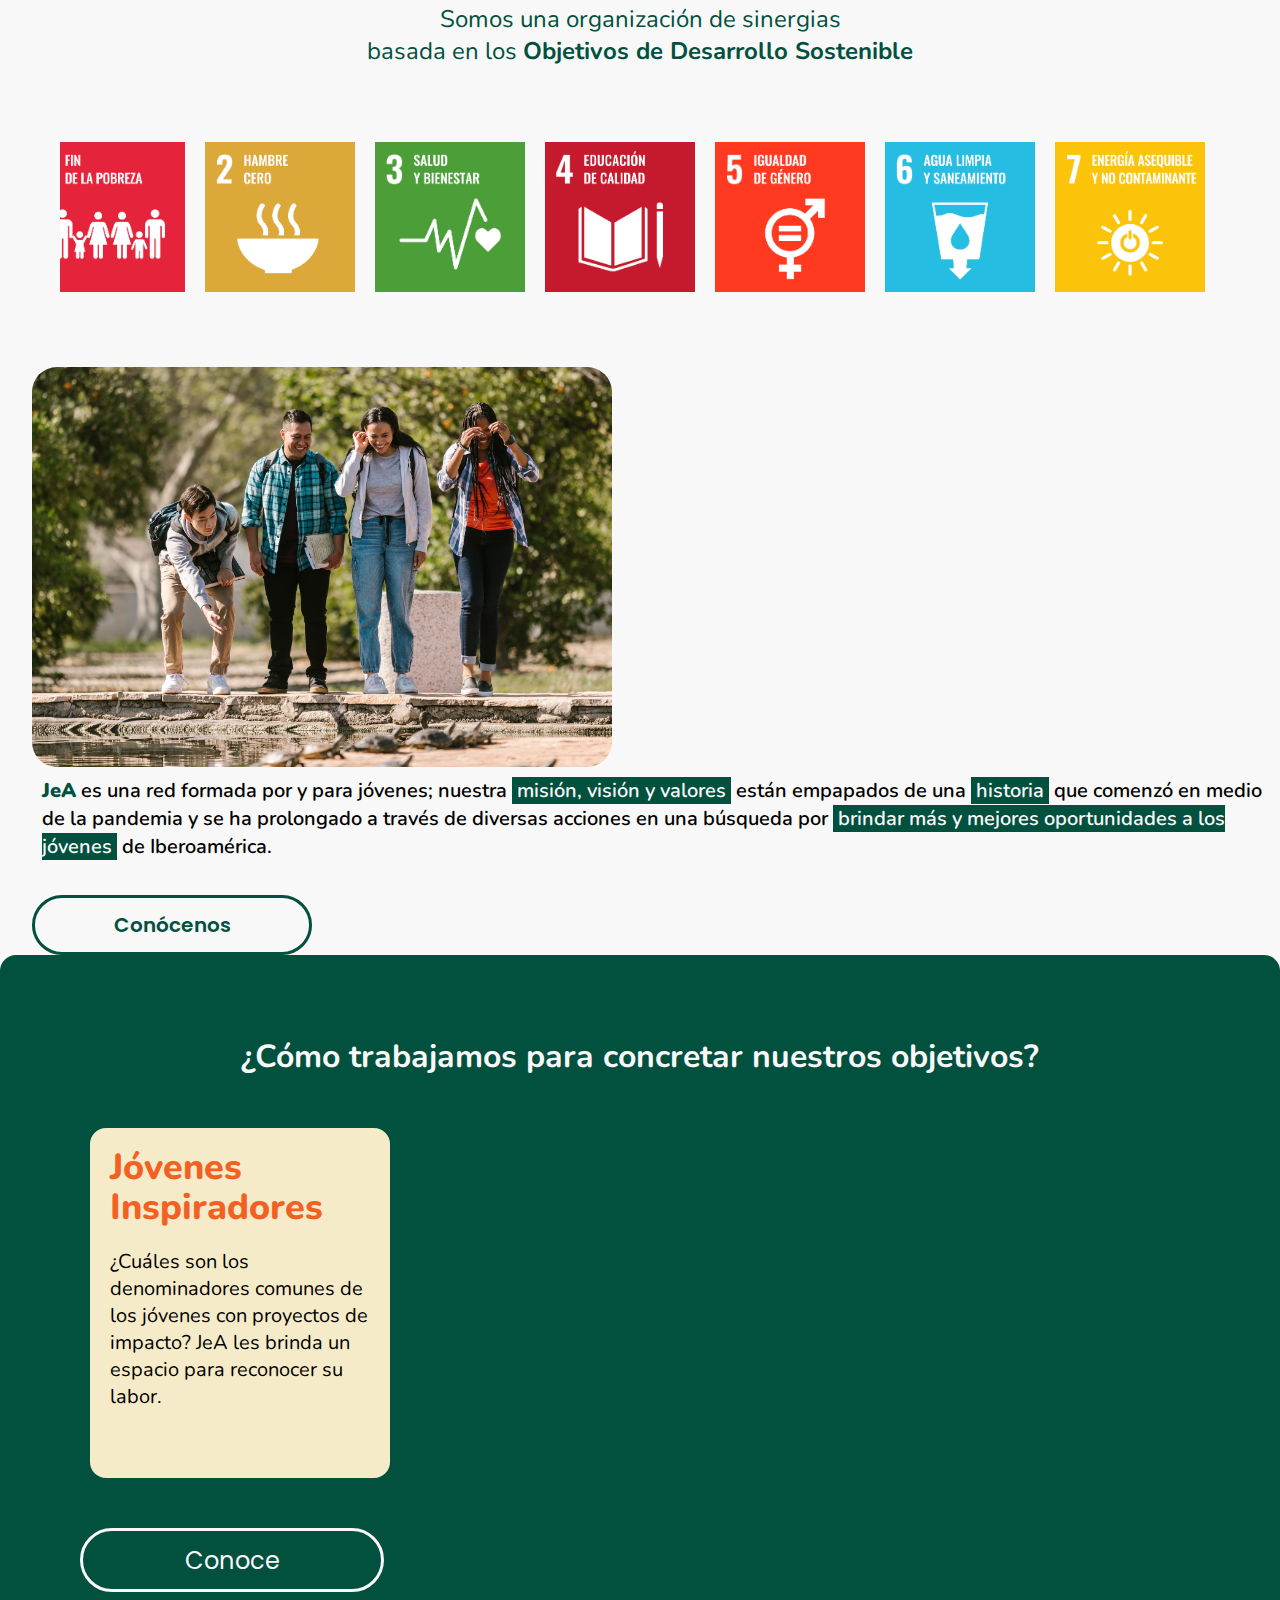
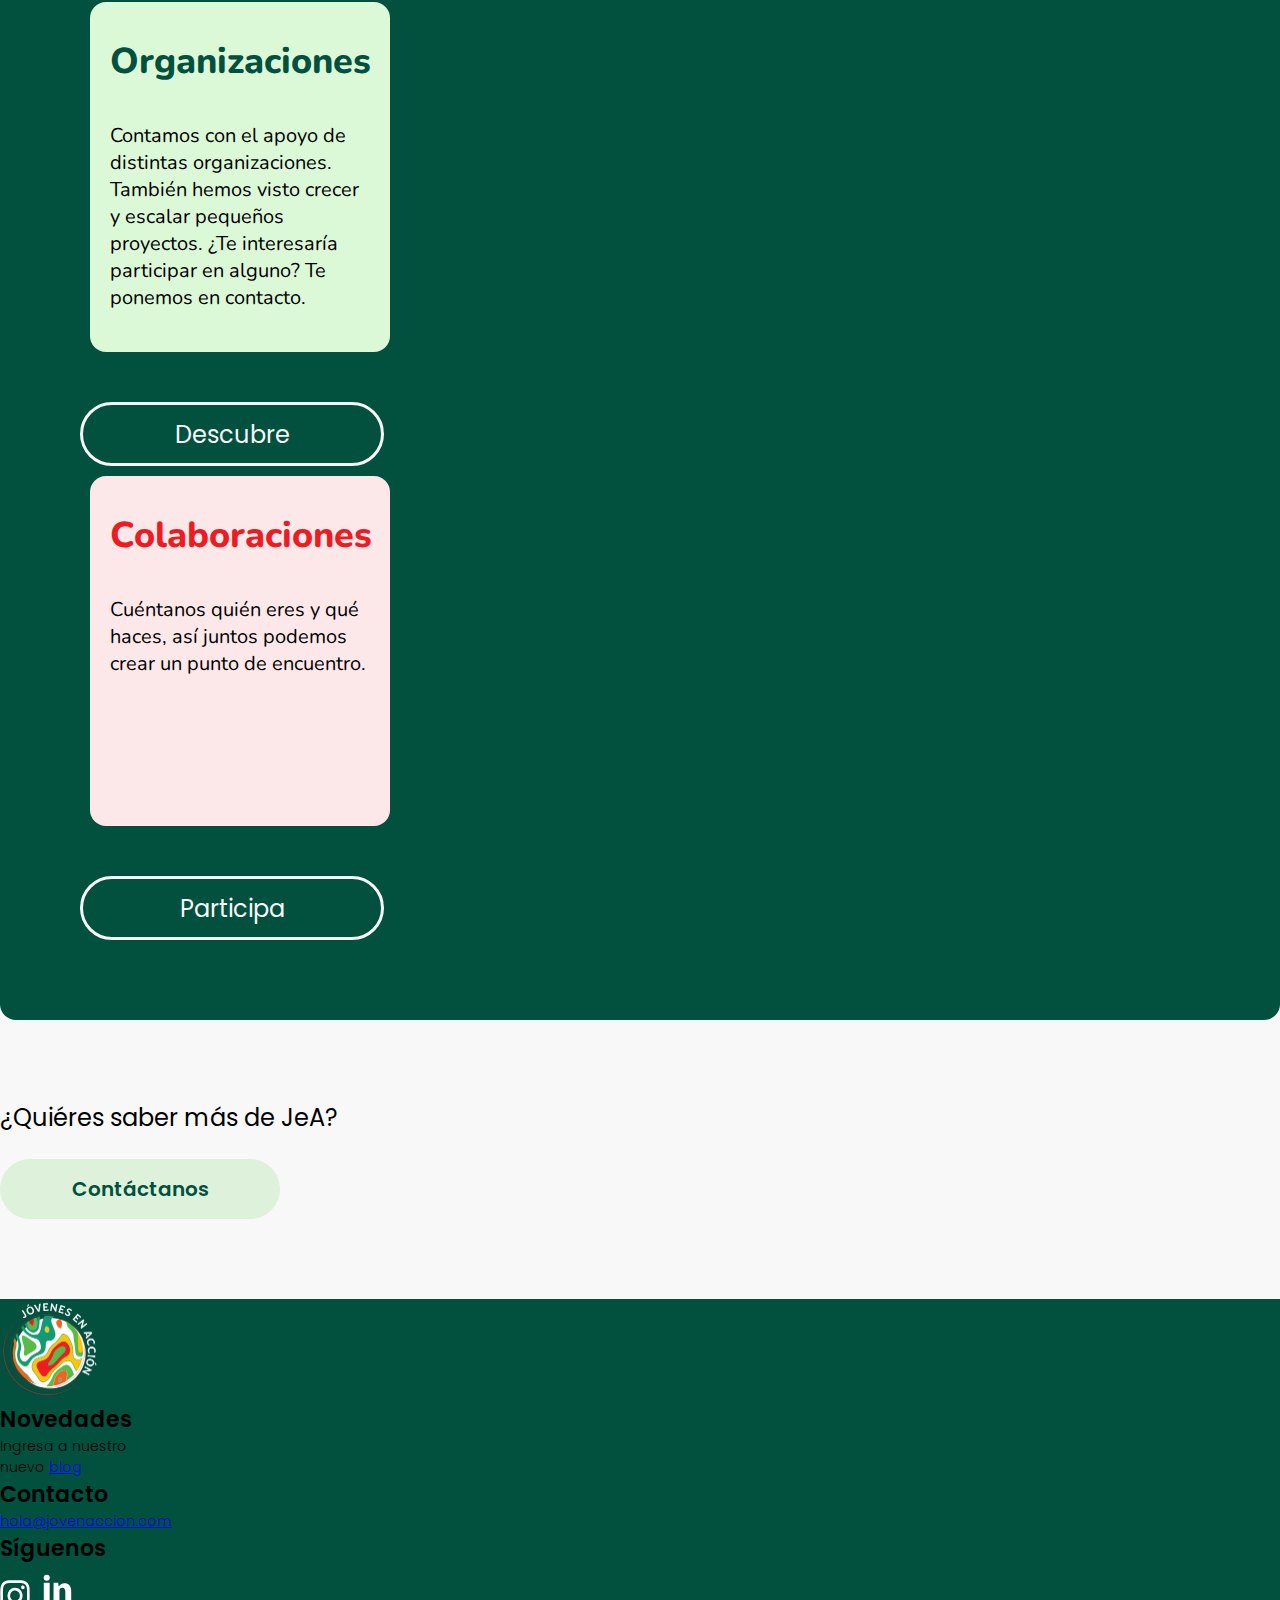
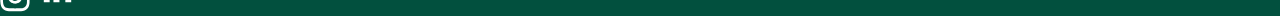
==== commit 1365a4aa: "Volviendo atrás la aplicacion de CSP" ====
--- a/index.html
+++ b/index.html
@@ -7,9 +7,6 @@
     <meta name="viewport" content="width=device-width, initial-scale=1.0">
     <title>Jóvenes en Acción</title>
     <link rel="shortcut icon" href="./img/logo-JEA-1.png">
-
-    <!-- Aplicando CSP contra ataques XSS -->
-    <meta http-equiv="Content-Security-Policy" content="default-src 'self'; script-src 'self' cdnjs.cloudflare.com">
 
     <!-- <meta name="description" content="Jóvenes en Acción"> -->
     <meta name="robots" content="follow, index, max-snippet:-1, max-video-preview:-1, max-image-preview:large">
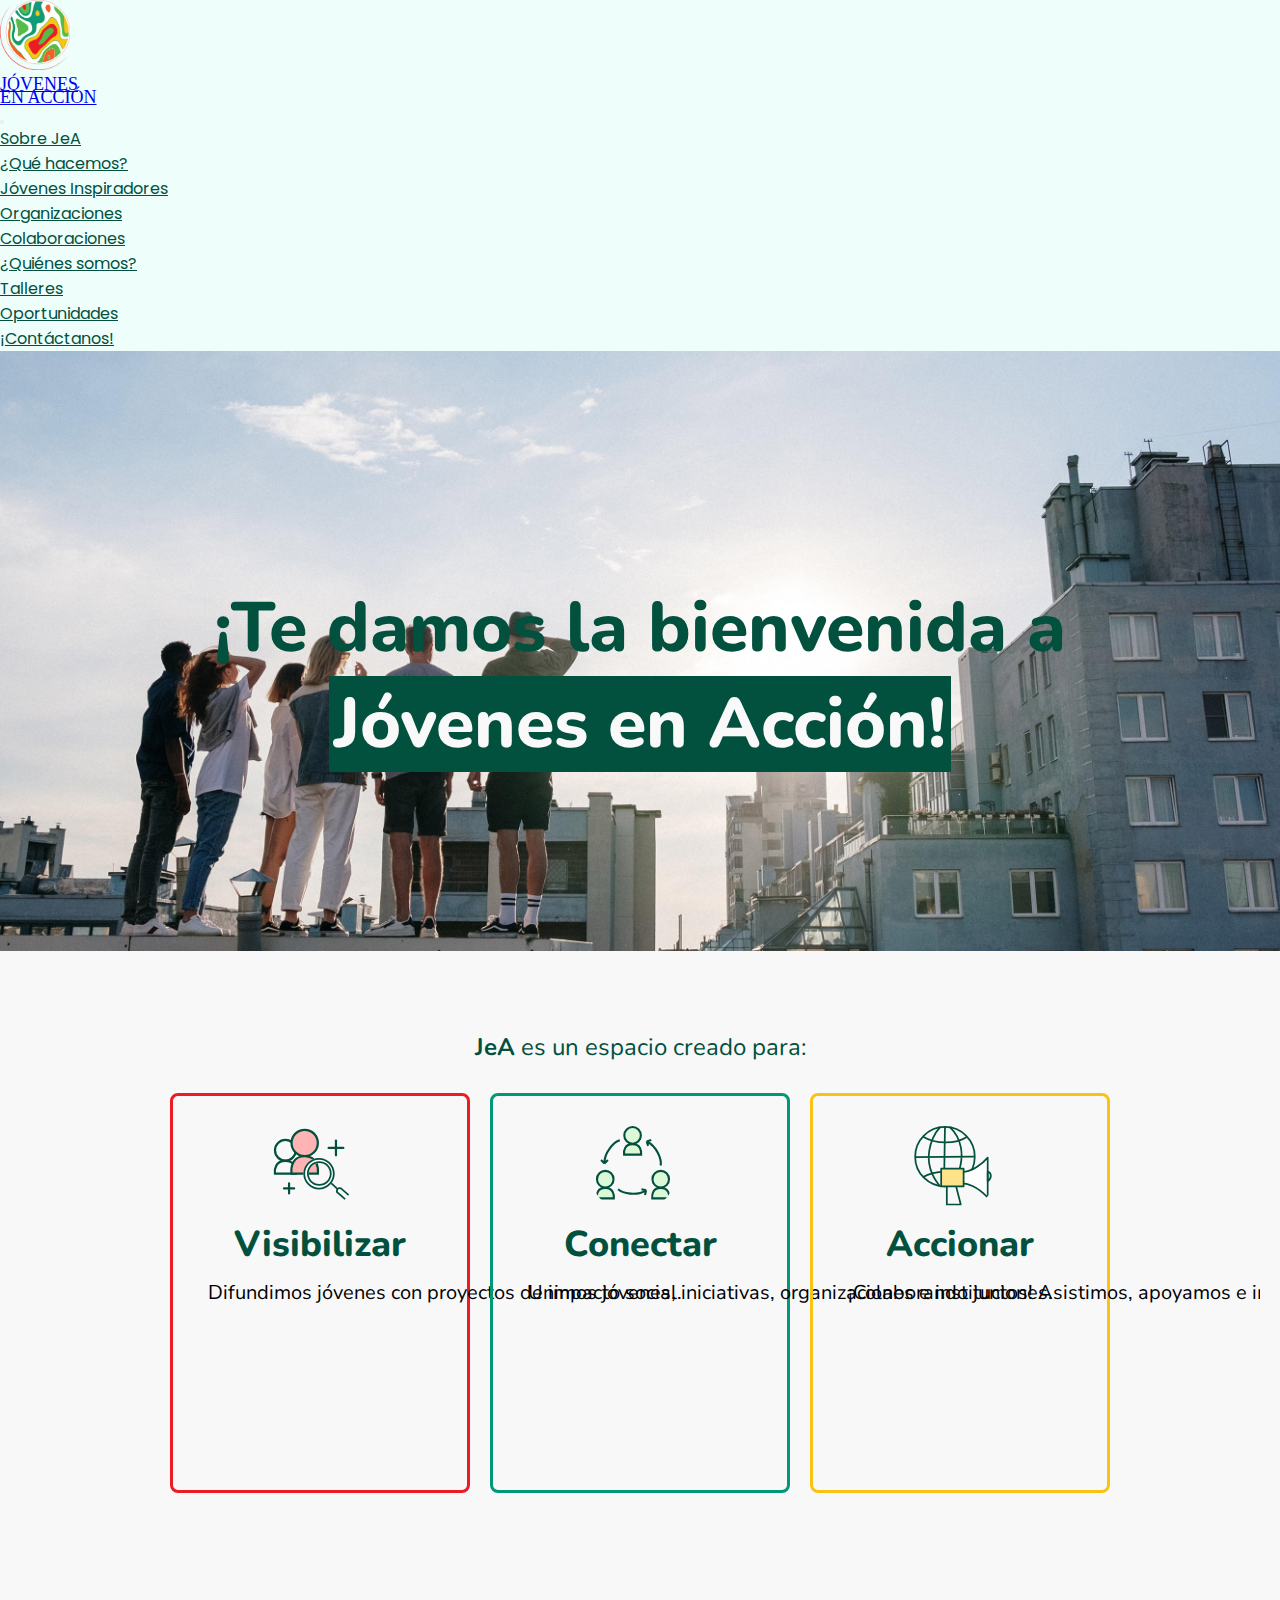
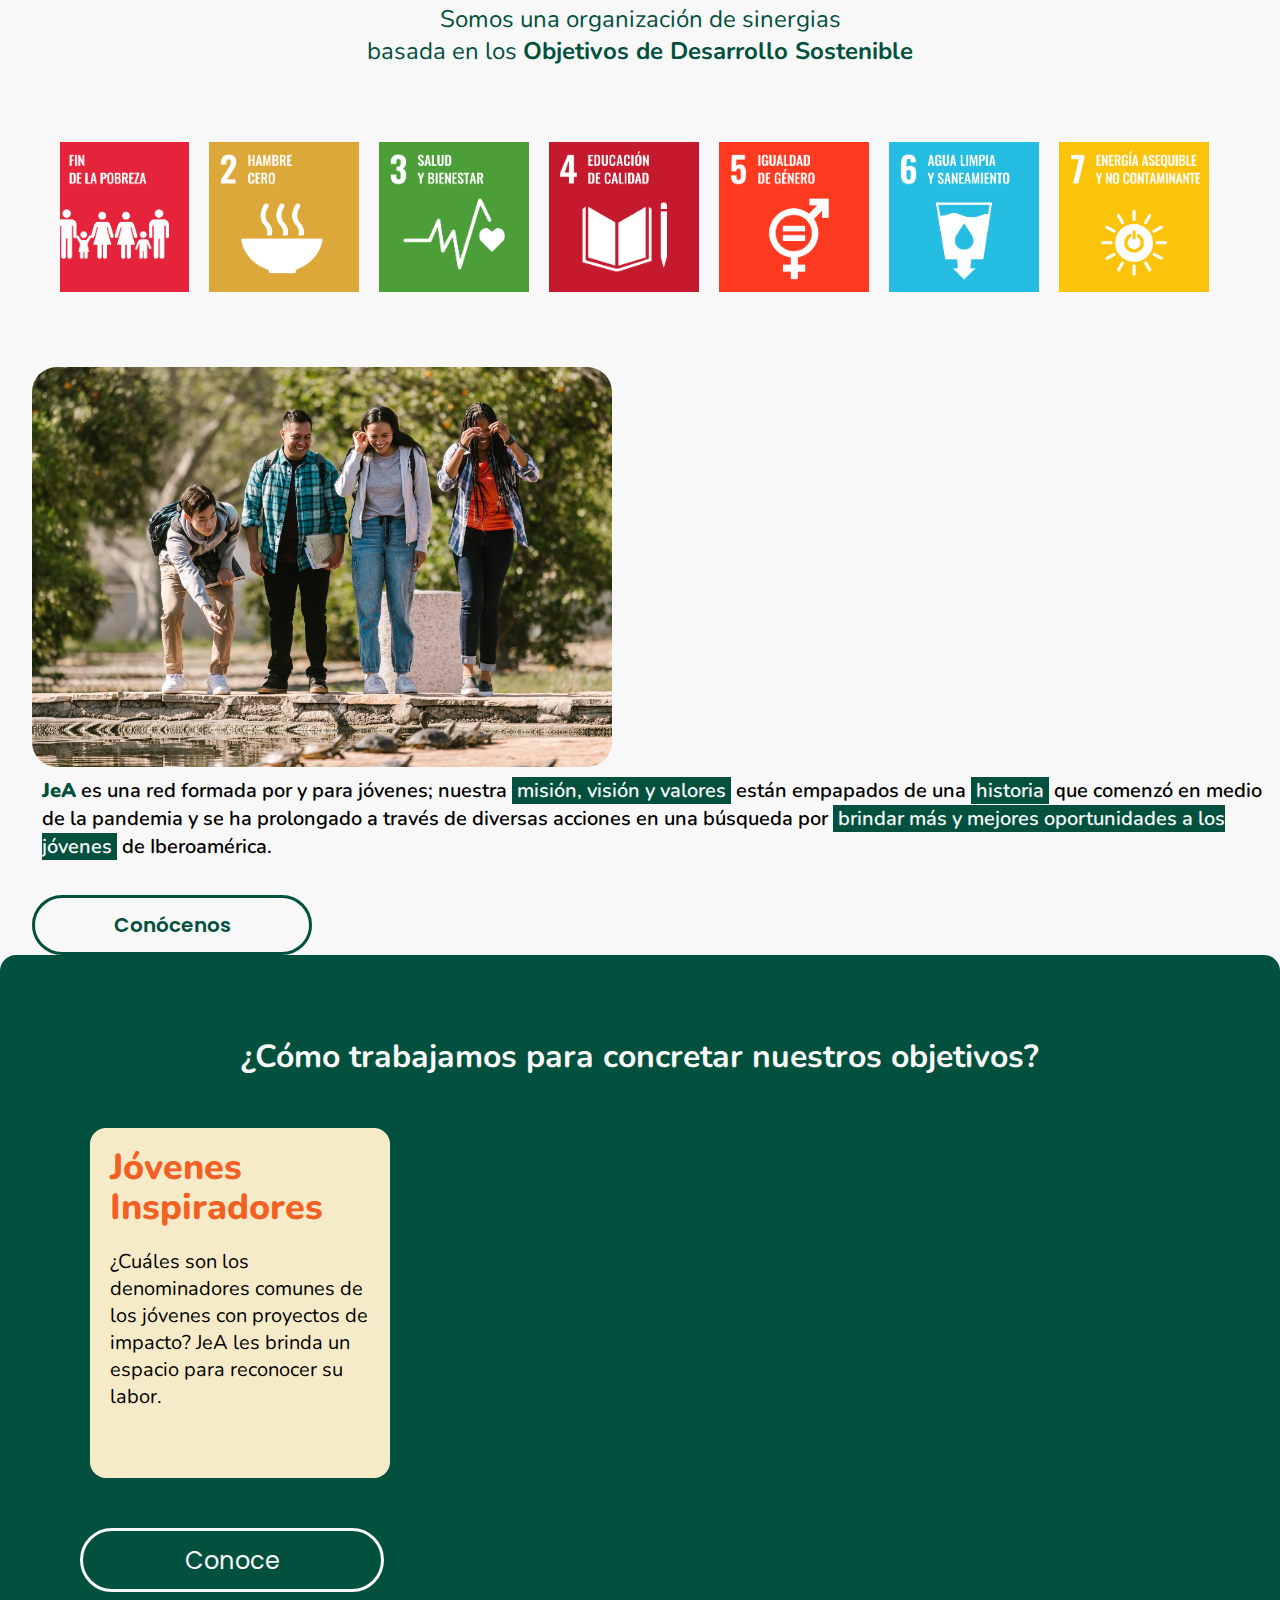
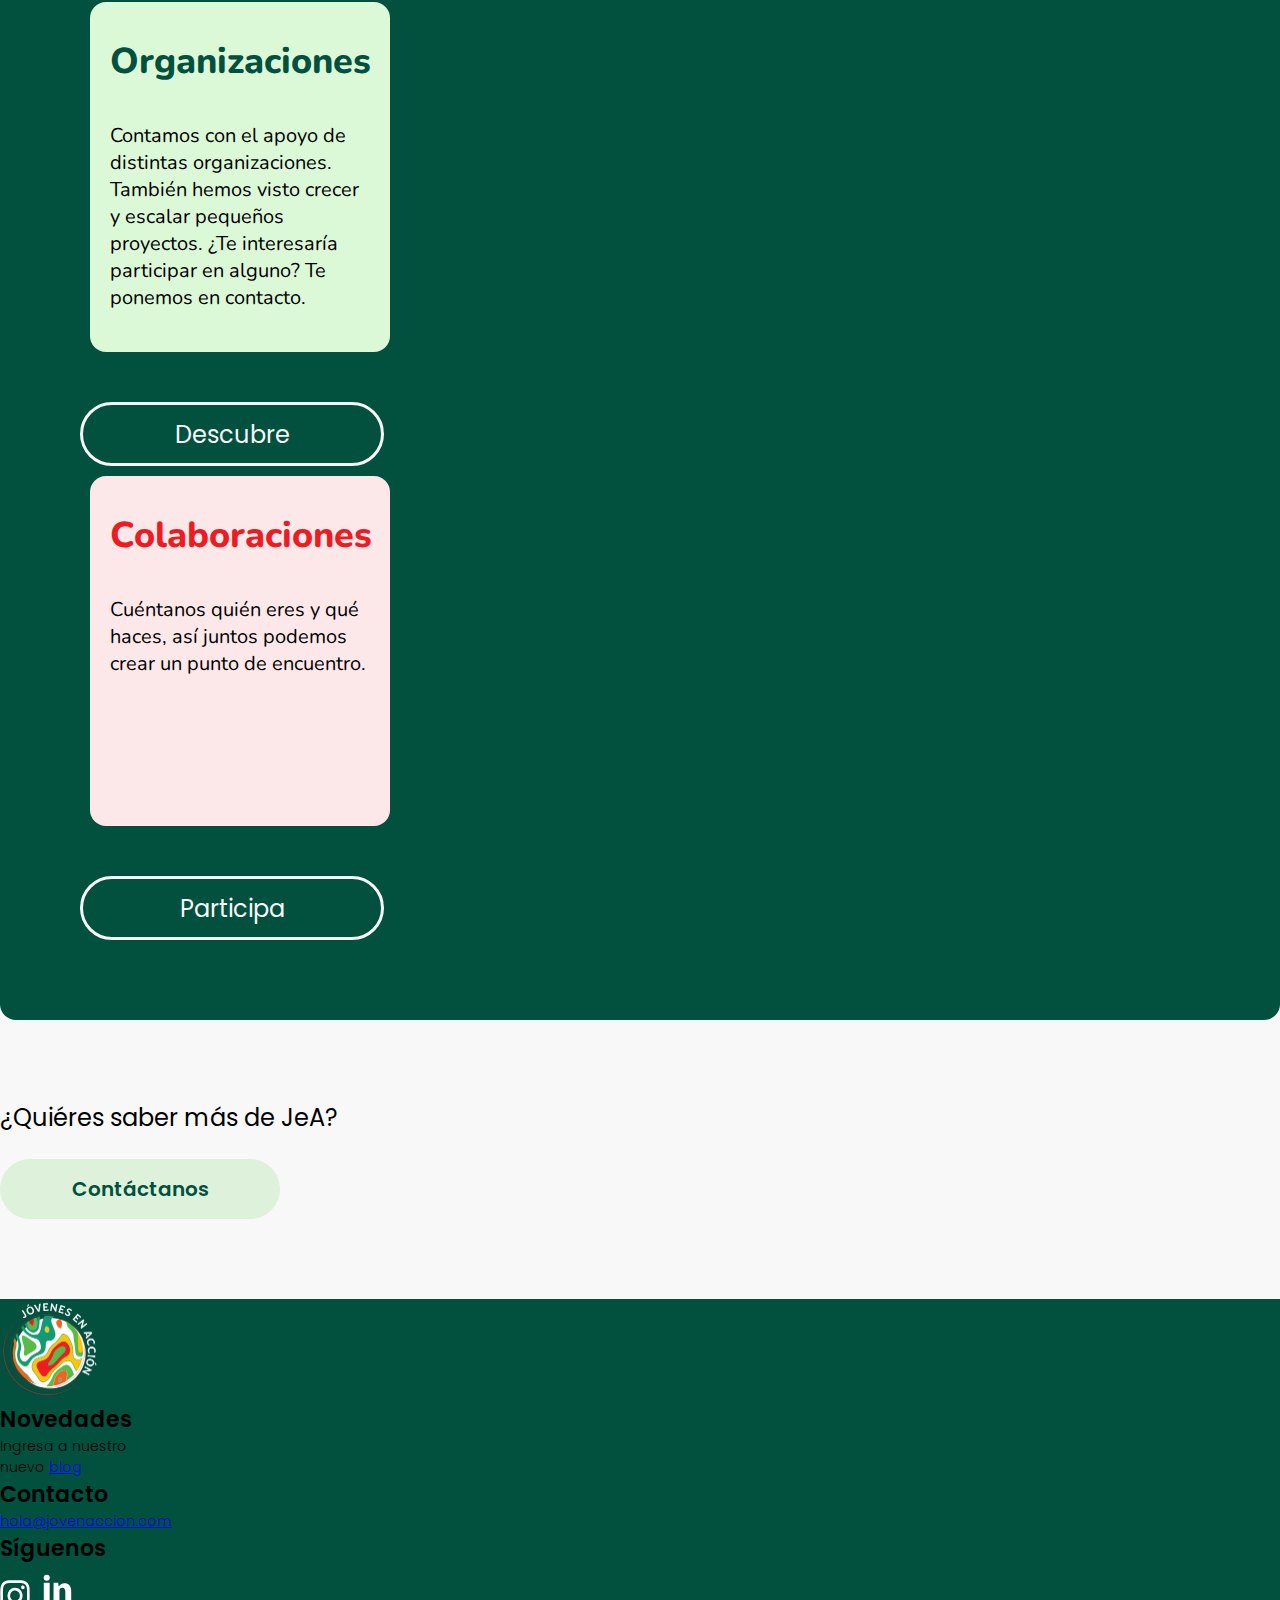
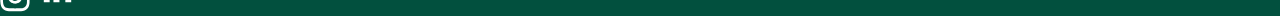
==== commit 551674d8: "Subiendo cambios en el head para los meta de previsualizacion de enlaces en RRSS" ====
--- a/index.html
+++ b/index.html
@@ -8,13 +8,13 @@
     <title>Jóvenes en Acción</title>
     <link rel="shortcut icon" href="./img/logo-JEA-1.png">
 
-    <!-- <meta name="description" content="Jóvenes en Acción"> -->
+    <meta name="description" content="Somos una red juvenil creada para VISIBILIZAR, CONECTAR y fomentar ACCIONES entre jóvenes hispanohablantes.">
     <meta name="robots" content="follow, index, max-snippet:-1, max-video-preview:-1, max-image-preview:large">
     <link rel="canonical" href="https://jovenaccion.com/">
     <meta property="og:locale" content="es_ES">
     <meta property="og:type" content="website">
     <meta property="og:title" content="Jóvenes en Acción">
-    <!-- <meta property="og:description" content="Jóvenes en Acción"> -->
+    <meta property="og:description" content="Somos una red juvenil creada para VISIBILIZAR, CONECTAR y fomentar ACCIONES entre jóvenes hispanohablantes.">
     <meta property="og:url" content="https://jovenaccion.com/">
     <meta property="og:site_name" content="Jóvenes en Acción">
     <meta property="og:updated_time" content="2023-07-06T21:26:54+00:00">
@@ -28,7 +28,7 @@
     <meta property="article:modified_time" content="2023-07-06T21:26:54+00:00">
     <meta name="twitter:card" content="summary_large_image">
     <meta name="twitter:title" content="Jóvenes en Acción">
-    <!-- <meta name="twitter:description" content="Jóvenes en Acción"> -->
+    <meta name="twitter:description" content="Somos una red juvenil creada para VISIBILIZAR, CONECTAR y fomentar ACCIONES entre jóvenes hispanohablantes.">
     <meta name="twitter:image" content="https://jovenaccion.com/img/Img-compartir-link.png">
     <meta name="twitter:label1" content="Escrito por">
     <meta name="twitter:data1" content="jovenaccion">
